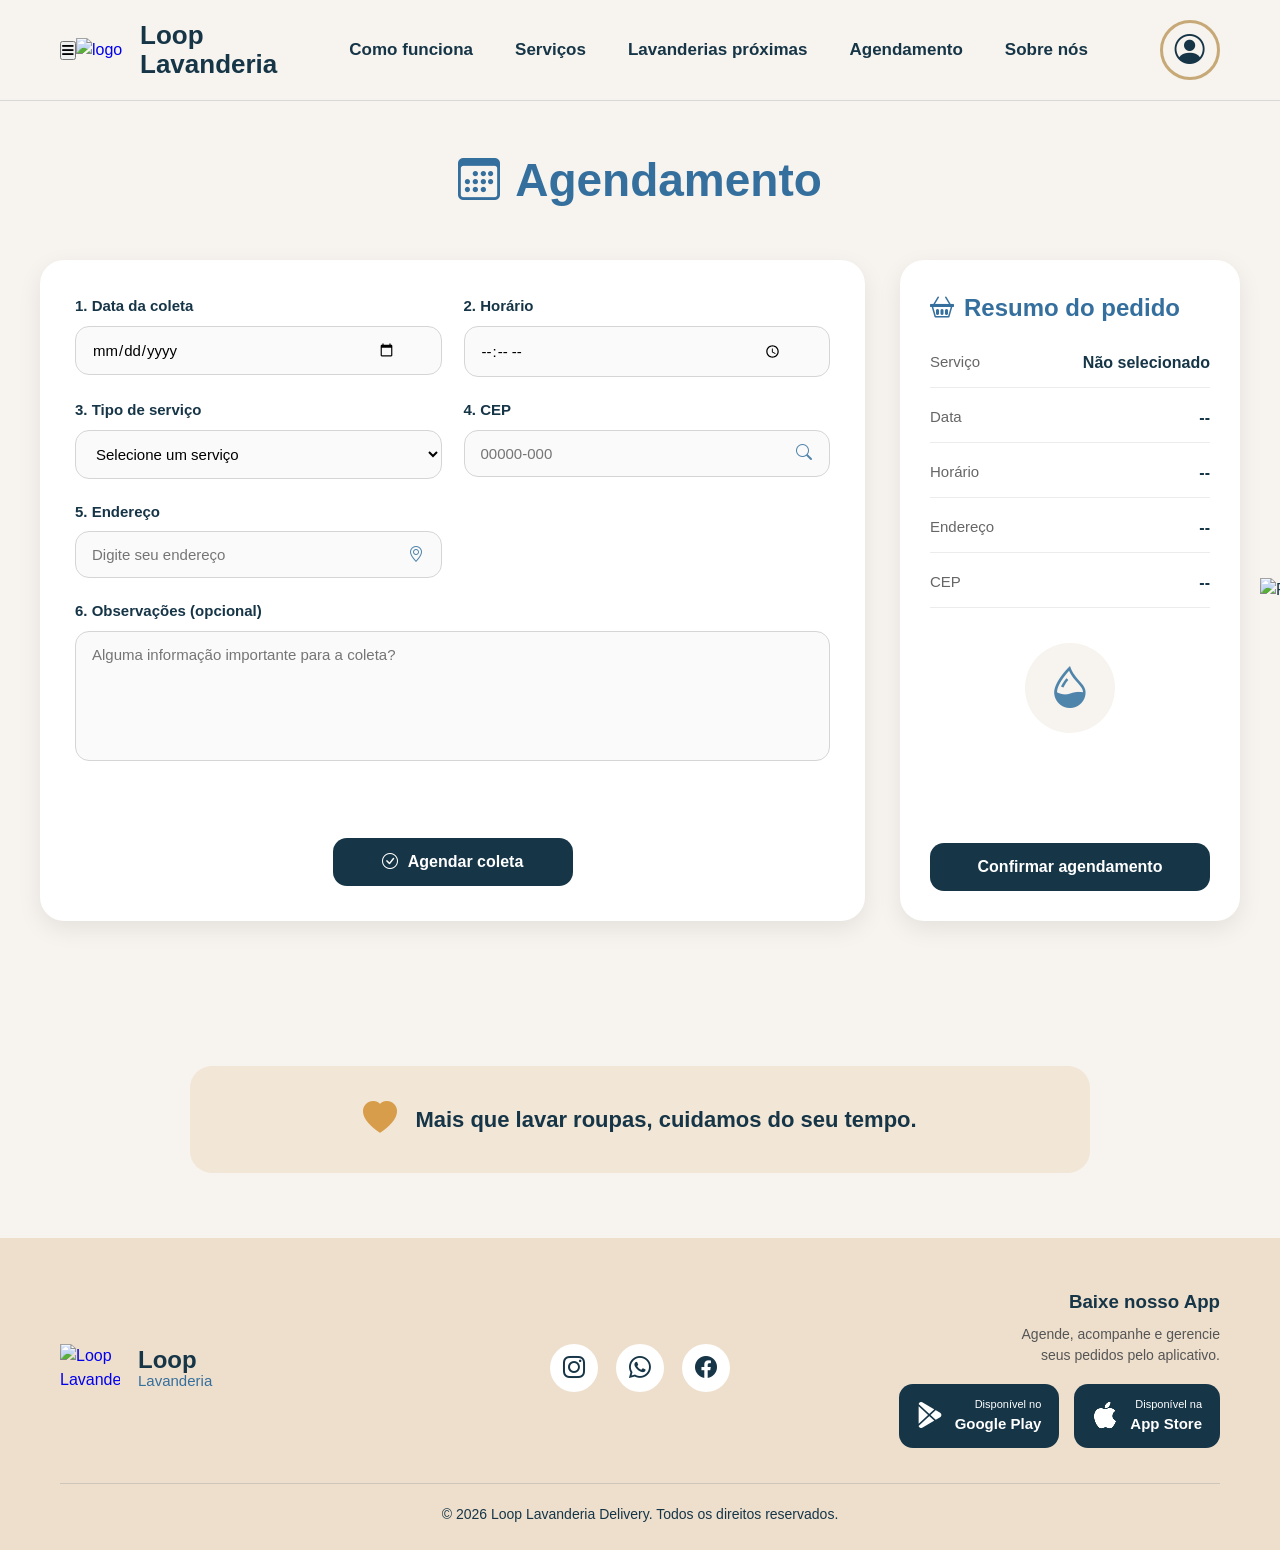
==== agendamento.html @ d288bb86 "finalização da parte mobile" ====
<!DOCTYPE html>
<html lang="pt-BR">


<head>
    <meta charset="UTF-8">
    <meta name="viewport" content="width=device-width, initial-scale=1.0">
    <title> Agendamento - Loop Lavanderia </title>

    <link rel="stylesheet" href="agendamento.css">
    <link rel="stylesheet" href="https://cdnjs.cloudflare.com/ajax/libs/font-awesome/6.5.1/css/all.min.css">
    <link rel="stylesheet" href="https://cdn.jsdelivr.net/npm/bootstrap-icons@1.11.3/font/bootstrap-icons.min.css">
    <link rel="icon" type="image/png" href="imgs/logo.png">
    <script src="https://code.jquery.com/jquery-3.7.1.min.js"></script>
</head>

<body>

     <!-- Modal de confirmação -->
<div id="modalConfirmacao" class="modal oculto">
    <div class="modal-conteudo">
        <button class="fechar-modal" id="fecharModal">
            <i class="bi bi-x-lg"></i>
        </button>
        
        <h2>Agendado com sucesso.</h2>
        <p>
            Tudo certo! Sua coleta já foi agendada.<br>
            Agora é só acompanhar em
            <strong>"Meus pedidos"</strong>.
        </p>

        <a href="Pedidos.html" class="btn-modal">
            Meus pedidos
        </a>
    </div>
</div>

    <div class="pagina-agendamento">
        <header>
            <div class="hamburguer">
                <button type="button" class="btn-mb"><i class="fa-solid fa-bars" id="botaoclick"></i></button></div>
        <div class="logo">
            <a href="index.html" class="logo">
                <div class="logo">
                    <p><img src="https://i.ibb.co/5hFzRjt0/logo.png" alt="logo" border="0" width="50rem"></p>
                    <h3>Loop <br>Lavanderia</h3>
                </div>
            </a>
        </div>

        <nav class="menuclick">
            <a href="como-funciona.html" class="menu">Como funciona</a>
            <a href="nossos-servicos.html" class="menu">Serviços</a>
            <a href="localizacao.html" class="menu">Lavanderias próximas</a>
            <a href="agendamento.html" class="menu">Agendamento</a>
            <a href="sobre-nos.html" class="menu">Sobre nós</a>
        </nav>

        <div class="perfil">
            <i class="bi bi-person-circle"></i>
        </div>
    </header>

        <main class="conteudo">

            <h1 class="titulo">
                <i class="bi bi-calendar3"></i> Agendamento </h1>

            <section class="agendamento">

                <img src="https://i.ibb.co/kVd6d795/planta-decorativa.png"alt="Planta decorativa" class="planta planta-esquerda" />
                <section class="formulario">

                    <form id="formAgendamento">
                        <div class="grupo-campos">

                            <div class="campo">
                                <label for="data"> 1. Data da coleta </label>
                                    <input type="date" id="data" name="data" required>
                            </div>

                            <div class="campo">
                                <label for="horario"> 2. Horário </label>
                                    <input type="time" id="horario" name="horario" required>
                            </div>

                            <div class="campo">
                                <label for="servico"> 3. Tipo de serviço </label>

                                    <select id="servico" name="servico" required>
                                        <option value=""> Selecione um serviço </option>
                                    </select>
                            </div>

                            <div class="campo">
                                <label for="cep"> 4. CEP </label>

                                <div class="input-icone">
                                    <input type="text" id="cep" name="cep" maxlength="9" placeholder="00000-000">
                                    <i class="bi bi-search"></i>
                                </div>
                            </div>

                            <div class="campo">
                                <label for="endereco"> 5. Endereço </label>

                                <div class="input-icone">
                                    <input type="text" id="endereco" name="endereco" placeholder="Digite seu endereço"
                                        required>
                                    <i class="bi bi-geo-alt"></i>
                                </div>
                            </div>

                            <div class="campo campo-inteiro">
                                <label for="observacoes"> 6. Observações (opcional) </label>

                                <textarea id="observacoes" name="observacoes" rows="5"
                                    placeholder="Alguma informação importante para a coleta?"></textarea>
                            </div>
                        </div>

                        <div id="mensagemFormulario" class="mensagem-formulario">
                        </div>

                        <div class="area-botao">
                            <button type="submit" class="botao botao-agendar">
                                <i class="bi bi-check-circle"></i> Agendar coleta
                            </button>
                        </div>
                    </form>
                </section>

                <aside class="resumo">
                    <h2><i class="bi bi-basket2"></i> Resumo do pedido </h2>

                    <div class="resumo-conteudo">
                        <div class="item-resumo">
                            <span> Serviço </span>
                            <strong id="resumoServico"> Não selecionado </strong>
                        </div>

                        <div class="item-resumo">
                            <span> Data </span>
                            <strong id="resumoData"> -- </strong>
                        </div>

                        <div class="item-resumo">
                            <span> Horário </span>
                            <strong id="resumoHorario"> -- </strong>
                        </div>

                        <div class="item-resumo">
                            <span> Endereço </span>
                            <strong id="resumoEndereco"> -- </strong>
                        </div>

                        <div class="item-resumo">
                            <span> CEP </span>
                            <strong id="resumoCep"> -- </strong>
                        </div>
                    </div>

                    <div class="icone-resumo">
                        <i class="bi bi-droplet-half"></i>
                    </div>

                    <button type="button" id="btnConfirmar" class="botao botao-confirmar">
                        Confirmar agendamento
                    </button>
                </aside>

                <img src="https://i.ibb.co/kVd6d795/planta-decorativa.png" alt="Planta decorativa" class="planta planta-direita" />
            </section>
        </main>

        <section class="feedback">
            <div id="mensagem" class="mensagem oculto">
                Agendamento realizado com sucesso!
            </div>
        </section>

        <section class="frase-destaque">
            <div class="caixa-frase">
                <i class="bi bi-heart-fill"></i>
                <p>
                    Mais que lavar roupas,
                    cuidamos do seu tempo.
                </p>
            </div>
        </section>

        <footer class="rodape">
            <div class="rodape-superior">

                <div class="rodape-logo">
                    <a href="index.html">
                        <img src="https://i.ibb.co/5hFzRjt0/logo.png" alt="Loop Lavanderia" border="0" />
                        <div class="logo-texto">
                            <span>Loop</span>
                            <span>Lavanderia</span>
                        </div>
                    </a>
                </div>

                <div class="rodape-redes">
                    <a href="#" aria-label="Instagram">
                        <i class="bi bi-instagram"></i>
                    </a>
                    <a href="#" aria-label="WhatsApp">
                        <i class="bi bi-whatsapp"></i>
                    </a>
                    <a href="#" aria-label="Facebook">
                        <i class="bi bi-facebook"></i>
                    </a>
                </div>

                <div class="rodape-app">
                    <h3> Baixe nosso App </h3>
                    <p>
                        Agende, acompanhe e gerencie<br>
                        seus pedidos pelo aplicativo.
                    </p>

                    <div class="botoes-app">
                        <a href="#" class="store">
                            <i class="bi bi-google-play"></i>
                            <div>
                                <small>Disponível no</small>
                                <span>Google Play</span>
                            </div>
                        </a>

                        <a href="#" class="store">
                            <i class="bi bi-apple"></i>
                            <div>
                                <small> Disponível na </small>
                                <span> App Store </span>
                            </div>
                        </a>
                    </div>
                </div>
            </div>

            <div class="linha"></div>
            <div class="copyright">
                © 2026 Loop Lavanderia Delivery. Todos os direitos reservados.
            </div>
        </footer>
    </div>

    <script src="agendamento.js"></script>
    <script src="menu.js"></script>

</body>

</html>
---- agendamento.css ----
* {
    margin:0;
    padding:0;
    box-sizing:border-box;
}

html {
    scroll-behavior:smooth;
}

body {
    font-family:Arial, Helvetica, sans-serif;
    background:#f7f3ee;
    color:#163547;
    line-height: 1.5;
}

/* Header */
header{
    display:flex;
    justify-content:space-between;
    align-items:center;
    padding:20px 60px;
    background:#f7f3ee;
    border-bottom:1px solid #d8d8d8;
}

/* Logo */
.logo{
    display:flex;
    align-items:center;
    flex-shrink:0;
}

.logo a{
    display:flex;
    align-items:center;
    gap:14px;
    text-decoration:none;
}

.logo h3{
    color:#163547;
    font-size:26px;
    line-height:1.1;
}

.logo img{
    width:64px;
    display:block;
}

/* Menu */
nav{
    display:flex;
    justify-content:center;
    align-items:center;
    gap:42px;
    flex:1;
}

nav a{
    position:relative;
    text-decoration:none;
    color:#163547;
    font-size:17px;
    font-weight:600;
    padding:10px 0;
    transition:.3s;
}

/* Hover */
nav a:hover{
    color:#D7A35A;
}

/* Linha azul */
nav a::after{
    content:"";
    position:absolute;
    left:0;
    bottom:-14px;
    width:100%;
    height:3px;
    background:#356F9D;
    border-radius:20px;
    transform:scaleX(0);
    transform-origin:center;
    transition:.3s;
}

nav a:hover::after{
    transform:scaleX(1);
}

/* Página ativa */
nav a.ativo{
    color:#D7A35A;
}

nav a.ativo::after{
    transform:scaleX(1);
}

/* Perfil */
.perfil{
    width:60px;
    height:60px;
    border:3px solid #C7A977;
    border-radius:50%;
    display:flex;
    justify-content:center;
    align-items:center;
    flex-shrink:0;
}

.perfil i{
    font-size:30px;
    color:#163547;
}

img {
    max-width:100%;
    display:block;
}

button, input, select, textarea {
    font-family:inherit;
}

.pagina-agendamento {
    min-height:100vh;
    display:flex;
    flex-direction:column;
}

.conteudo {
    flex:1;
    width:100%;
    max-width:1400px;
    margin:0 auto;
    padding:45px 40px 70px;
}

.titulo {
    text-align:center;
    font-size:46px;
    color:#356f9d;
    margin-bottom:45px;
    font-weight:700;
    display:flex;
    justify-content:center;
    align-items:center;
    gap:15px;
}

.titulo i {
    font-size:42px;
}

.agendamento {
    position: relative;
    display:grid;
    grid-template-columns: minmax(500px,1fr) 340px;
    gap: 35px;
    align-items:stretch;
}

.formulario, .resumo {
    height: 100%;
}

.planta {
    position: absolute;
    width: 180px;
    height: auto;
}

.planta-esquerda {
    left: -200px;
    top: 50%;
    transform: translateY(-50%);
}

.planta-direita {
    right: -200px;
    top: 50%;
    transform: translateY(-50%);
}

.formulario {
    background:#ffffff;
    border-radius:24px;
    padding:35px;
    box-shadow:0 8px 25px rgba(0,0,0,.08);
}

.grupo-campos {
    display:grid;
    grid-template-columns:repeat(2,1fr);
    gap:22px;
}

.campo {
    display:flex;
    flex-direction:column;
}

.campo-inteiro {
    grid-column:1 / -1;
}

.campo label {
    margin-bottom:8px;
    font-size:15px;
    font-weight:bold;
    color:#163547;
}

.input-icone {
    position:relative;
}

.input-icone i {
    position:absolute;
    right:18px;
    top:50%;
    transform:translateY(-50%);
    color:#4f84ab;
    pointer-events:none;
}

.campo input, .campo select, .campo textarea {
    width:100%;
    padding:14px 45px 14px 16px;
    border:1px solid #d5d5d5;
    border-radius:14px;
    font-size:15px;
    background:#fafafa;
    transition:.3s;
    outline:none;
}

.campo textarea {
    resize:none;
    min-height:130px;
    padding-right:16px;
    font-family:inherit;
}

.campo input:focus, .campo select:focus, .campo textarea:focus {
    border-color:#4f84ab;
    background:#fff;
}

.resumo {
    background:#ffffff;
    border-radius:24px;
    padding:30px;
    box-shadow:0 8px 25px rgba(0,0,0,.08);
    display:flex;
    flex-direction:column;
    gap:25px;
    justify-content: flex-start;
}

.resumo h2 {
    display:flex;
    align-items:center;
    gap:10px;
    color:#356f9d;
    font-size:24px;
}

.resumo-conteudo {
    display:flex;
    flex-direction:column;
    gap:18px;
}

.item-resumo{
    display:flex;
    justify-content:space-between;
    align-items:flex-start;
    gap:15px;
    padding-bottom:12px;
    border-bottom:1px solid #ececec;
}

.item-resumo span {
    min-width:85px;
    color:#666;
    font-size:15px;
}
/*
.item-resumo strong {
    flex:1;
    text-align:right;
    color:#163547;
    font-size:15px;
    word-break:break-word;
}*/

.item-resumo strong{
    text-align:right;
    max-width:170px;
    word-break:break-word;
    white-space:pre-line;
}

.icone-resumo {
    width:90px;
    height:90px;
    margin:10px auto;
    border-radius:50%;
    background:#f7f3ee;
    display:flex;
    justify-content:center;
    align-items:center;
}

.icone-resumo i {
    font-size:42px;
    color:#4f84ab;
}

.botao {
    border:none;
    border-radius:14px;
    padding:15px 25px;
    font-size:16px;
    font-weight:600;
    cursor:pointer;
    transition:.3s;
    display:inline-flex;
    justify-content:center;
    align-items:center;
    gap:10px;
}

.botao:hover {
    transform:translateY(-2px);
}

.botao:active {
    transform:scale(.98);
}

.area-botao {
    display:flex;
    justify-content:center;
    margin-top:35px;
}

.botao-agendar {
    background:#163547;
    color:white;
    min-width:240px;
}

.botao-agendar:hover {
    background:#0d2734;
}

.botao-confirmar {
    margin-top:auto;
    width:100%;
    background:#163547;
    color:white;
}

.botao-confirmar:hover {
    background:#0d2734;
}

.mensagem-formulario {
    min-height:24px;
    margin-top:18px;
    text-align:center;
    font-size:15px;
    font-weight:600;
}

.feedback {
    display:flex;
    justify-content:center;
    margin-top:35px;
}

.mensagem {
    background:#d4edda;
    color:#155724;
    padding:16px 30px;
    border-radius:12px;
    font-weight:600;
    box-shadow:0 5px 15px rgba(0,0,0,.08);
}

.oculto {
    display:none;
}

.frase-destaque {
    padding:40px 30px;
}

.caixa-frase {
    max-width:900px;
    margin:auto;
    background:#f2e6d7;
    border-radius:22px;
    padding:28px;
    display:flex;
    justify-content:center;
    align-items:center;
    gap:18px;
}

.caixa-frase i {
    font-size:34px;
    color:#d89d4a;
}

.caixa-frase p {
    font-size:22px;
    font-weight:600;
    text-align:center;
}

.rodape{
    margin-top:25px;
    background:#eedfcd;
    padding:50px 60px 25px;
}

.rodape-superior{
    display:grid;
    grid-template-columns:1fr auto 1fr;
    align-items:center;
    gap:40px;
}

.rodape-logo a{
    display:flex;
    align-items:center;
    gap:18px;
    text-decoration:none;
}

.rodape-logo img{
    width:60px;
}

.rodape-logo .logo-texto{
    display:flex;
    flex-direction:column;
    line-height:1.1;
}

.rodape-logo .logo-texto span:first-child{
    font-size:24px;
    font-weight:bold;
    color:#163547;
}

.rodape-logo .logo-texto span:last-child{
    color:#356f9d;
    font-size:15px;
}

.rodape-redes{
    display:flex;
    justify-content:center;
    gap:18px;
}

.rodape-redes a{
    width:48px;
    height:48px;
    border-radius:50%;
    background:white;
    display:flex;
    justify-content:center;
    align-items:center;
    text-decoration:none;
    color:#163547;
    font-size:22px;
    transition:.3s;
}

.rodape-redes a:hover{
    background:#356f9d;
    color:white;
    transform:translateY(-4px);
}

.rodape-app{
    text-align:right;
}

.rodape-app h3{
    margin-bottom:8px;
    color:#163547;
}

.rodape-app p{
    font-size:14px;
    margin-bottom:18px;
    color:#555;
}

.botoes-app{
    display:flex;
    justify-content:flex-end;
    gap:15px;
}

.store{
    display:flex;
    align-items:center;
    gap:12px;
    text-decoration:none;
    color:white;
    background:#163547;
    padding:12px 18px;
    border-radius:14px;
    transition:.3s;
}

.store:hover{
    background:#356f9d;
    transform:translateY(-3px);
}

.store i{
    font-size:26px;
}

.store small{
    display:block;
    font-size:11px;
}

.store span{
    font-size:15px;
    font-weight:bold;
}

.linha{
    width:100%;
    height:1px;
    background:rgba(22,53,71,.15);
    margin:35px 0 20px;
}

.copyright{
    text-align:center;
    color:#163547;
    font-size:14px;
}

/* Responvidade */
@media (max-width:1200px){
    .agendamento {
        grid-template-columns:1fr;
    }

    .planta {
        display:none;
    }

    .resumo {
        margin-top:10px;
    }
}

@media (max-width:992px){
    header {
        flex-direction:column;
        height:auto;
        gap:20px;
        padding:25px;
    }

    nav {
        flex-direction:column;
        text-align:center;
        gap:15px;
    }

    .conteudo {
        padding:35px 25px;
    }

    .titulo {
        font-size:38px;
    }
}

@media (max-width:720px) {
    .grupo-campos {
        grid-template-columns:1fr;
    }

    .campo-inteiro {
        grid-column:auto;
    }

    .titulo {
        font-size:32px;
    }

    .titulo i {
        font-size:30px;
    }

    .caixa-frase {
        flex-direction:column;
        text-align:center;
        padding:25px;
    }

    .rodape {
        padding: 40px 20px 20px;
    }

    .rodape-superior {
    grid-template-columns:1fr;
    text-align:center;
}

    .rodape-logo a {
    justify-content:center;
}

    .rodape-redes {
    justify-content:center;
}

    .rodape-app {
    text-align:center;
}

    .botoes-app {
    justify-content:center;
    flex-wrap:wrap;
}
.hamburguer{
    display: flex;
    margin-right: 35rem;
    width: 5rem;
    
    height: 2rem;
}
header .btn-mb{
    display: flex;
    width: 3rem;
    border-radius: 0.80rem;
    height: 3rem;
    border: none;
    justify-content: center;
    align-items: center;
}
header .hamburguer #botaoclick{
    height: 1rem;
    width: 10rem;
    align-items: center;
    justify-content: center;
}


}

@media (max-width:500px) {

    .rodape {
        padding: 35px 15px 20px;
    }
    
    .conteudo {
        padding:25px 15px;
    }

    .titulo {
        font-size:28px;
    }

    .formulario {
        padding:22px;
    }

    .resumo {
        padding:22px;
    }

    .botao {
        width:100%;
    }

    .botao-agendar {
        width:100%;
    }

    .botoes-app {
        flex-direction:column;
        align-items:center;
    }
}

/* Modal */
.modal{
    position:fixed;
    inset:0;
    background:rgba(0,0,0,.45);
    display:flex;
    justify-content:center;
    align-items:center;
    z-index:9999;
}

.modal.oculto{
    display:none;
}

.modal-conteudo{
    position:relative;
    width:90%;
    max-width:650px;
    background:#f8ecdf;
    border:3px solid #163547;
    border-radius:35px;
    padding:55px 45px;
    text-align:center;
    animation:aparecerModal .35s ease;
}

.modal-conteudo h2{
    font-size:42px;
    color:#163547;
    margin-bottom:25px;
}

.modal-conteudo p {
    font-size:26px;
    color:#35505f;
    line-height:1.5;
    margin-bottom:45px;
}

.btn-modal {
    display:inline-block;
    padding:18px 45px;
    background:#9e8f80;
    color:white;
    text-decoration:none;
    border-radius:10px;
    font-size:24px;
    font-weight:bold;
    transition:.3s;
}

.btn-modal:hover {
    background:#8d7f72;
    transform:translateY(-2px);
}

.fechar-modal {
    position:absolute;
    top:22px;
    right:22px;
    background:none;
    border:none;
    cursor:pointer;
}

.fechar-modal i {
    font-size:40px;
    color:black;
}

@keyframes aparecerModal {
    from {
        opacity:0;
        transform:scale(.9);
    }
    to {
        opacity:1;
        transform:scale(1);
    }
}
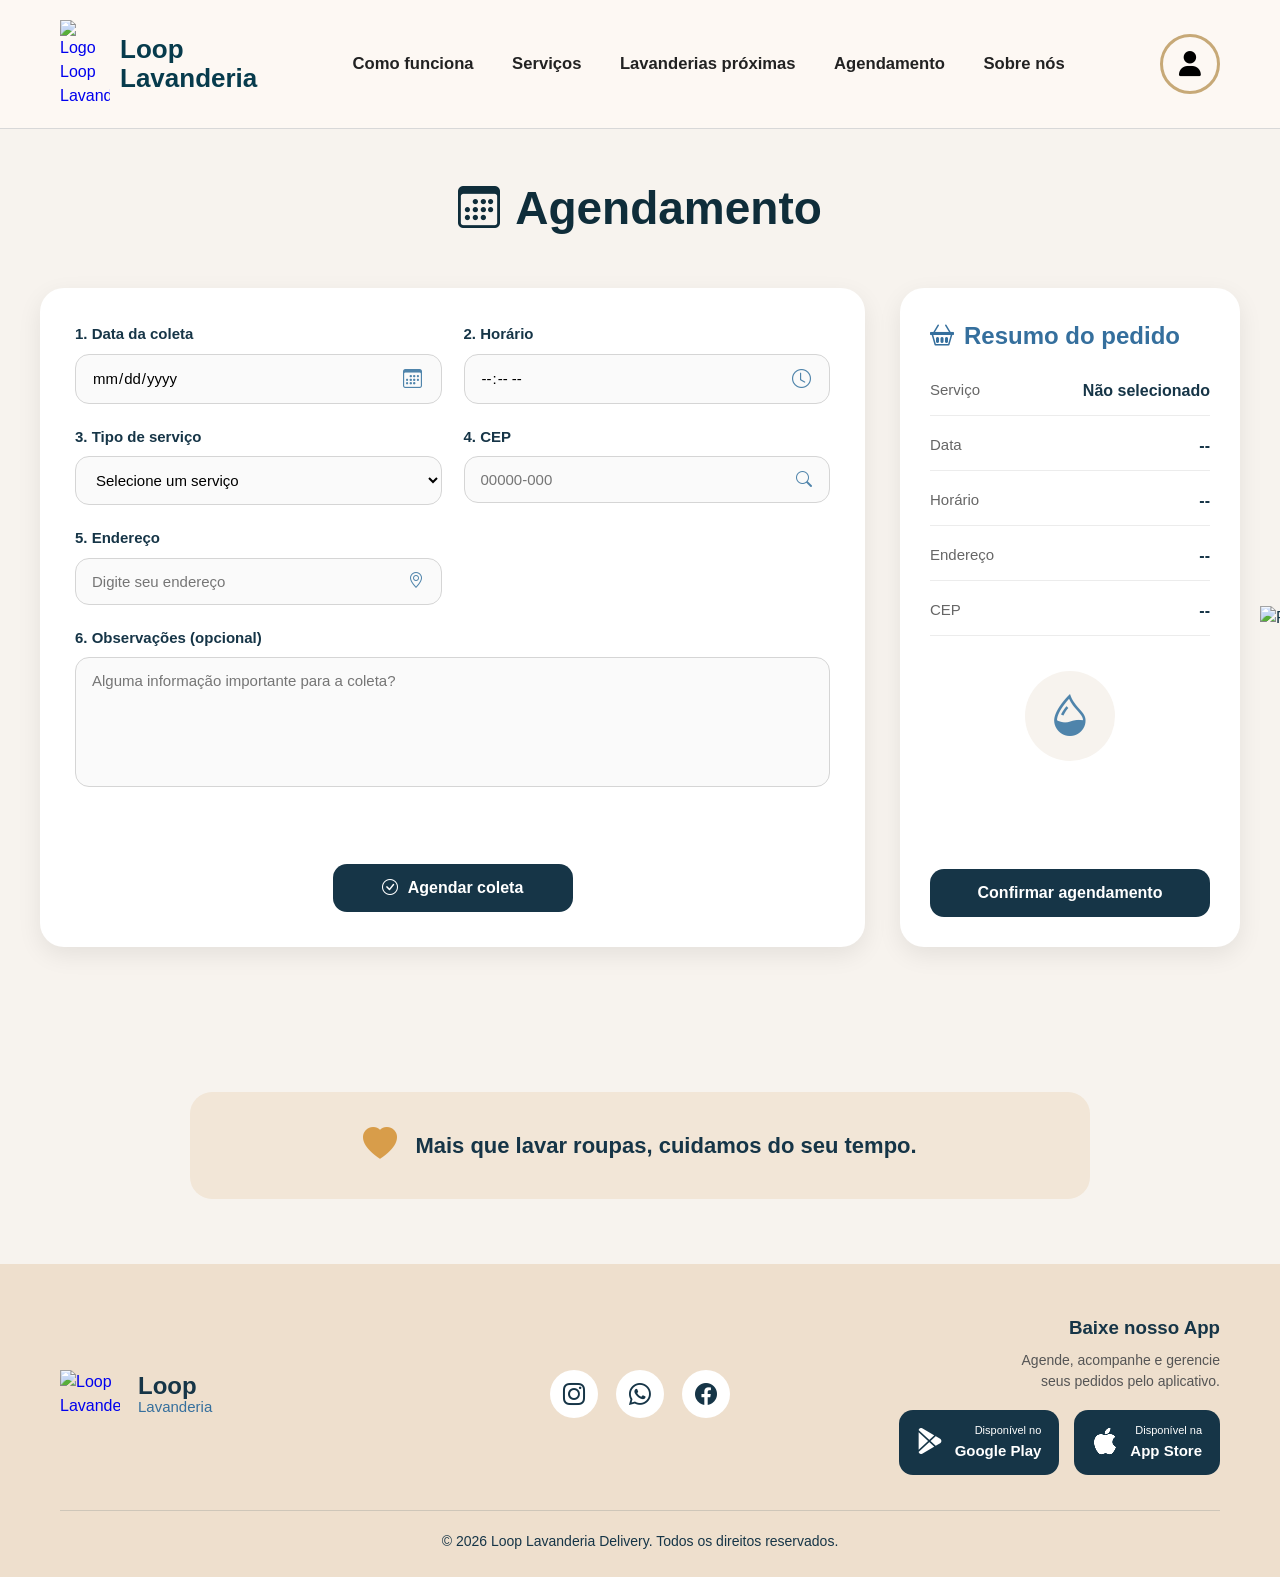
==== commit a59305b9: "Padronizando menu" ====
--- a/agendamento.html
+++ b/agendamento.html
@@ -1,257 +1,261 @@
-<!DOCTYPE html>
-<html lang="pt-BR">
-
-
-<head>
-    <meta charset="UTF-8">
-    <meta name="viewport" content="width=device-width, initial-scale=1.0">
-    <title> Agendamento - Loop Lavanderia </title>
-
+<!DOCTYPE html>
+<html lang="pt-BR">
+
+
+<head>
+    <meta charset="UTF-8">
+    <meta name="viewport" content="width=device-width, initial-scale=1.0">
+    <title> Agendamento - Loop Lavanderia </title>
+
     <link rel="stylesheet" href="agendamento.css">
+    <link rel="stylesheet" href="https://cdn.jsdelivr.net/npm/bootstrap-icons@1.11.3/font/bootstrap-icons.min.css">
     <link rel="stylesheet" href="https://cdnjs.cloudflare.com/ajax/libs/font-awesome/6.5.1/css/all.min.css">
-    <link rel="stylesheet" href="https://cdn.jsdelivr.net/npm/bootstrap-icons@1.11.3/font/bootstrap-icons.min.css">
-    <link rel="icon" type="image/png" href="imgs/logo.png">
-    <script src="https://code.jquery.com/jquery-3.7.1.min.js"></script>
-</head>
-
-<body>
-
-     <!-- Modal de confirmação -->
-<div id="modalConfirmacao" class="modal oculto">
-    <div class="modal-conteudo">
-        <button class="fechar-modal" id="fecharModal">
-            <i class="bi bi-x-lg"></i>
+    <link rel="icon" type="image/png" href="imgs/logo.png">
+    <script src="https://code.jquery.com/jquery-3.7.1.min.js"></script>
+</head>
+
+<body>
+
+     <!-- Modal de confirmação -->
+<div id="modalConfirmacao" class="modal oculto">
+    <div class="modal-conteudo">
+        <button class="fechar-modal" id="fecharModal">
+            <i class="bi bi-x-lg"></i>
+        </button>
+        
+        <h2>Agendado com sucesso.</h2>
+        <p>
+            Tudo certo! Sua coleta já foi agendada.<br>
+            Agora é só acompanhar em
+            <strong>"Meus pedidos"</strong>.
+        </p>
+
+        <a href="Pedidos.html" class="btn-modal">
+            Meus pedidos
+        </a>
+    </div>
+</div>
+
+    <div class="pagina-agendamento">
+        <header>
+        <a href="index.html" class="logo">
+            <p><img src="https://i.ibb.co/5hFzRjt0/logo.png" alt="Logo Loop Lavanderia" width="50"></p>
+            <h3>Loop <br>Lavanderia</h3>
+        </a>
+
+        <button class="menu-toggle" type="button" aria-label="Abrir menu" aria-controls="menu-principal" aria-expanded="false">
+            <i class="fa-solid fa-bars" aria-hidden="true"></i>
         </button>
-        
-        <h2>Agendado com sucesso.</h2>
-        <p>
-            Tudo certo! Sua coleta já foi agendada.<br>
-            Agora é só acompanhar em
-            <strong>"Meus pedidos"</strong>.
-        </p>
-
-        <a href="Pedidos.html" class="btn-modal">
-            Meus pedidos
-        </a>
-    </div>
-</div>
-
-    <div class="pagina-agendamento">
-        <header>
-            <div class="hamburguer">
-                <button type="button" class="btn-mb"><i class="fa-solid fa-bars" id="botaoclick"></i></button></div>
-        <div class="logo">
-            <a href="index.html" class="logo">
-                <div class="logo">
-                    <p><img src="https://i.ibb.co/5hFzRjt0/logo.png" alt="logo" border="0" width="50rem"></p>
-                    <h3>Loop <br>Lavanderia</h3>
-                </div>
-            </a>
-        </div>
-
-        <nav class="menuclick">
+
+        <nav id="menu-principal">
             <a href="como-funciona.html" class="menu">Como funciona</a>
             <a href="nossos-servicos.html" class="menu">Serviços</a>
             <a href="localizacao.html" class="menu">Lavanderias próximas</a>
-            <a href="agendamento.html" class="menu">Agendamento</a>
+            <a href="agendamento.html" class="menu menu-ativo">Agendamento</a>
             <a href="sobre-nos.html" class="menu">Sobre nós</a>
         </nav>
 
         <div class="perfil">
-            <i class="bi bi-person-circle"></i>
+            <i class="fa-solid fa-user"></i>
         </div>
-    </header>
-
-        <main class="conteudo">
-
-            <h1 class="titulo">
-                <i class="bi bi-calendar3"></i> Agendamento </h1>
-
-            <section class="agendamento">
-
-                <img src="https://i.ibb.co/kVd6d795/planta-decorativa.png"alt="Planta decorativa" class="planta planta-esquerda" />
-                <section class="formulario">
-
-                    <form id="formAgendamento">
-                        <div class="grupo-campos">
-
+    </header>
+
+        <main class="conteudo">
+
+            <h1 class="titulo">
+                <i class="bi bi-calendar3"></i> Agendamento </h1>
+
+            <section class="agendamento">
+
+                <img src="https://i.ibb.co/kVd6d795/planta-decorativa.png"alt="Planta decorativa" class="planta planta-esquerda" />
+                <section class="formulario">
+
+                    <form id="formAgendamento">
+                        <div class="grupo-campos">
+
                             <div class="campo">
                                 <label for="data"> 1. Data da coleta </label>
+                                <div class="input-data-hora">
                                     <input type="date" id="data" name="data" required>
+                                    <i class="bi bi-calendar3" aria-hidden="true"></i>
+                                </div>
                             </div>
 
                             <div class="campo">
                                 <label for="horario"> 2. Horário </label>
+                                <div class="input-data-hora">
                                     <input type="time" id="horario" name="horario" required>
-                            </div>
-
-                            <div class="campo">
-                                <label for="servico"> 3. Tipo de serviço </label>
-
-                                    <select id="servico" name="servico" required>
-                                        <option value=""> Selecione um serviço </option>
-                                    </select>
-                            </div>
-
-                            <div class="campo">
-                                <label for="cep"> 4. CEP </label>
-
-                                <div class="input-icone">
-                                    <input type="text" id="cep" name="cep" maxlength="9" placeholder="00000-000">
-                                    <i class="bi bi-search"></i>
+                                    <i class="bi bi-clock" aria-hidden="true"></i>
                                 </div>
                             </div>
-
-                            <div class="campo">
-                                <label for="endereco"> 5. Endereço </label>
-
-                                <div class="input-icone">
-                                    <input type="text" id="endereco" name="endereco" placeholder="Digite seu endereço"
-                                        required>
-                                    <i class="bi bi-geo-alt"></i>
-                                </div>
-                            </div>
-
-                            <div class="campo campo-inteiro">
-                                <label for="observacoes"> 6. Observações (opcional) </label>
-
-                                <textarea id="observacoes" name="observacoes" rows="5"
-                                    placeholder="Alguma informação importante para a coleta?"></textarea>
-                            </div>
-                        </div>
-
-                        <div id="mensagemFormulario" class="mensagem-formulario">
-                        </div>
-
-                        <div class="area-botao">
-                            <button type="submit" class="botao botao-agendar">
-                                <i class="bi bi-check-circle"></i> Agendar coleta
-                            </button>
-                        </div>
-                    </form>
-                </section>
-
-                <aside class="resumo">
-                    <h2><i class="bi bi-basket2"></i> Resumo do pedido </h2>
-
-                    <div class="resumo-conteudo">
-                        <div class="item-resumo">
-                            <span> Serviço </span>
-                            <strong id="resumoServico"> Não selecionado </strong>
-                        </div>
-
-                        <div class="item-resumo">
-                            <span> Data </span>
-                            <strong id="resumoData"> -- </strong>
-                        </div>
-
-                        <div class="item-resumo">
-                            <span> Horário </span>
-                            <strong id="resumoHorario"> -- </strong>
-                        </div>
-
-                        <div class="item-resumo">
-                            <span> Endereço </span>
-                            <strong id="resumoEndereco"> -- </strong>
-                        </div>
-
-                        <div class="item-resumo">
-                            <span> CEP </span>
-                            <strong id="resumoCep"> -- </strong>
-                        </div>
-                    </div>
-
-                    <div class="icone-resumo">
-                        <i class="bi bi-droplet-half"></i>
-                    </div>
-
-                    <button type="button" id="btnConfirmar" class="botao botao-confirmar">
-                        Confirmar agendamento
-                    </button>
-                </aside>
-
-                <img src="https://i.ibb.co/kVd6d795/planta-decorativa.png" alt="Planta decorativa" class="planta planta-direita" />
-            </section>
-        </main>
-
-        <section class="feedback">
-            <div id="mensagem" class="mensagem oculto">
-                Agendamento realizado com sucesso!
-            </div>
-        </section>
-
-        <section class="frase-destaque">
-            <div class="caixa-frase">
-                <i class="bi bi-heart-fill"></i>
-                <p>
-                    Mais que lavar roupas,
-                    cuidamos do seu tempo.
-                </p>
-            </div>
-        </section>
-
-        <footer class="rodape">
-            <div class="rodape-superior">
-
-                <div class="rodape-logo">
-                    <a href="index.html">
-                        <img src="https://i.ibb.co/5hFzRjt0/logo.png" alt="Loop Lavanderia" border="0" />
-                        <div class="logo-texto">
-                            <span>Loop</span>
-                            <span>Lavanderia</span>
-                        </div>
-                    </a>
-                </div>
-
-                <div class="rodape-redes">
-                    <a href="#" aria-label="Instagram">
-                        <i class="bi bi-instagram"></i>
-                    </a>
-                    <a href="#" aria-label="WhatsApp">
-                        <i class="bi bi-whatsapp"></i>
-                    </a>
-                    <a href="#" aria-label="Facebook">
-                        <i class="bi bi-facebook"></i>
-                    </a>
-                </div>
-
-                <div class="rodape-app">
-                    <h3> Baixe nosso App </h3>
-                    <p>
-                        Agende, acompanhe e gerencie<br>
-                        seus pedidos pelo aplicativo.
-                    </p>
-
-                    <div class="botoes-app">
-                        <a href="#" class="store">
-                            <i class="bi bi-google-play"></i>
-                            <div>
-                                <small>Disponível no</small>
-                                <span>Google Play</span>
-                            </div>
-                        </a>
-
-                        <a href="#" class="store">
-                            <i class="bi bi-apple"></i>
-                            <div>
-                                <small> Disponível na </small>
-                                <span> App Store </span>
-                            </div>
-                        </a>
-                    </div>
-                </div>
-            </div>
-
-            <div class="linha"></div>
-            <div class="copyright">
-                © 2026 Loop Lavanderia Delivery. Todos os direitos reservados.
-            </div>
-        </footer>
-    </div>
-
+
+                            <div class="campo">
+                                <label for="servico"> 3. Tipo de serviço </label>
+
+                                    <select id="servico" name="servico" required>
+                                        <option value=""> Selecione um serviço </option>
+                                    </select>
+                            </div>
+
+                            <div class="campo">
+                                <label for="cep"> 4. CEP </label>
+
+                                <div class="input-icone">
+                                    <input type="text" id="cep" name="cep" maxlength="9" placeholder="00000-000">
+                                    <i class="bi bi-search"></i>
+                                </div>
+                            </div>
+
+                            <div class="campo">
+                                <label for="endereco"> 5. Endereço </label>
+
+                                <div class="input-icone">
+                                    <input type="text" id="endereco" name="endereco" placeholder="Digite seu endereço"
+                                        required>
+                                    <i class="bi bi-geo-alt"></i>
+                                </div>
+                            </div>
+
+                            <div class="campo campo-inteiro">
+                                <label for="observacoes"> 6. Observações (opcional) </label>
+
+                                <textarea id="observacoes" name="observacoes" rows="5"
+                                    placeholder="Alguma informação importante para a coleta?"></textarea>
+                            </div>
+                        </div>
+
+                        <div id="mensagemFormulario" class="mensagem-formulario">
+                        </div>
+
+                        <div class="area-botao">
+                            <button type="submit" class="botao botao-agendar">
+                                <i class="bi bi-check-circle"></i> Agendar coleta
+                            </button>
+                        </div>
+                    </form>
+                </section>
+
+                <aside class="resumo">
+                    <h2><i class="bi bi-basket2"></i> Resumo do pedido </h2>
+
+                    <div class="resumo-conteudo">
+                        <div class="item-resumo">
+                            <span> Serviço </span>
+                            <strong id="resumoServico"> Não selecionado </strong>
+                        </div>
+
+                        <div class="item-resumo">
+                            <span> Data </span>
+                            <strong id="resumoData"> -- </strong>
+                        </div>
+
+                        <div class="item-resumo">
+                            <span> Horário </span>
+                            <strong id="resumoHorario"> -- </strong>
+                        </div>
+
+                        <div class="item-resumo">
+                            <span> Endereço </span>
+                            <strong id="resumoEndereco"> -- </strong>
+                        </div>
+
+                        <div class="item-resumo">
+                            <span> CEP </span>
+                            <strong id="resumoCep"> -- </strong>
+                        </div>
+                    </div>
+
+                    <div class="icone-resumo">
+                        <i class="bi bi-droplet-half"></i>
+                    </div>
+
+                    <button type="button" id="btnConfirmar" class="botao botao-confirmar">
+                        Confirmar agendamento
+                    </button>
+                </aside>
+
+                <img src="https://i.ibb.co/kVd6d795/planta-decorativa.png" alt="Planta decorativa" class="planta planta-direita" />
+            </section>
+        </main>
+
+        <section class="feedback">
+            <div id="mensagem" class="mensagem oculto">
+                Agendamento realizado com sucesso!
+            </div>
+        </section>
+
+        <section class="frase-destaque">
+            <div class="caixa-frase">
+                <i class="bi bi-heart-fill"></i>
+                <p>
+                    Mais que lavar roupas,
+                    cuidamos do seu tempo.
+                </p>
+            </div>
+        </section>
+
+        <footer class="rodape">
+            <div class="rodape-superior">
+
+                <div class="rodape-logo">
+                    <a href="index.html">
+                        <img src="https://i.ibb.co/5hFzRjt0/logo.png" alt="Loop Lavanderia" border="0" />
+                        <div class="logo-texto">
+                            <span>Loop</span>
+                            <span>Lavanderia</span>
+                        </div>
+                    </a>
+                </div>
+
+                <div class="rodape-redes">
+                    <a href="#" aria-label="Instagram">
+                        <i class="bi bi-instagram"></i>
+                    </a>
+                    <a href="#" aria-label="WhatsApp">
+                        <i class="bi bi-whatsapp"></i>
+                    </a>
+                    <a href="#" aria-label="Facebook">
+                        <i class="bi bi-facebook"></i>
+                    </a>
+                </div>
+
+                <div class="rodape-app">
+                    <h3> Baixe nosso App </h3>
+                    <p>
+                        Agende, acompanhe e gerencie<br>
+                        seus pedidos pelo aplicativo.
+                    </p>
+
+                    <div class="botoes-app">
+                        <a href="#" class="store">
+                            <i class="bi bi-google-play"></i>
+                            <div>
+                                <small>Disponível no</small>
+                                <span>Google Play</span>
+                            </div>
+                        </a>
+
+                        <a href="#" class="store">
+                            <i class="bi bi-apple"></i>
+                            <div>
+                                <small> Disponível na </small>
+                                <span> App Store </span>
+                            </div>
+                        </a>
+                    </div>
+                </div>
+            </div>
+
+            <div class="linha"></div>
+            <div class="copyright">
+                © 2026 Loop Lavanderia Delivery. Todos os direitos reservados.
+            </div>
+        </footer>
+    </div>
+
     <script src="agendamento.js"></script>
     <script src="menu.js"></script>
-
-</body>
-
-</html>
+
+</body>
+
+</html>
--- a/agendamento.css
+++ b/agendamento.css
@@ -1,790 +1,1079 @@
-* {
-    margin:0;
-    padding:0;
-    box-sizing:border-box;
-}
-
-html {
-    scroll-behavior:smooth;
-}
-
-body {
-    font-family:Arial, Helvetica, sans-serif;
-    background:#f7f3ee;
-    color:#163547;
-    line-height: 1.5;
-}
-
-/* Header */
-header{
-    display:flex;
-    justify-content:space-between;
-    align-items:center;
-    padding:20px 60px;
-    background:#f7f3ee;
-    border-bottom:1px solid #d8d8d8;
-}
-
-/* Logo */
-.logo{
-    display:flex;
-    align-items:center;
-    flex-shrink:0;
-}
-
-.logo a{
-    display:flex;
-    align-items:center;
-    gap:14px;
-    text-decoration:none;
-}
-
-.logo h3{
-    color:#163547;
-    font-size:26px;
-    line-height:1.1;
-}
-
-.logo img{
-    width:64px;
-    display:block;
-}
-
-/* Menu */
-nav{
-    display:flex;
-    justify-content:center;
-    align-items:center;
-    gap:42px;
-    flex:1;
-}
-
-nav a{
-    position:relative;
-    text-decoration:none;
-    color:#163547;
-    font-size:17px;
-    font-weight:600;
-    padding:10px 0;
-    transition:.3s;
-}
-
-/* Hover */
-nav a:hover{
-    color:#D7A35A;
-}
-
-/* Linha azul */
-nav a::after{
-    content:"";
-    position:absolute;
-    left:0;
-    bottom:-14px;
-    width:100%;
-    height:3px;
-    background:#356F9D;
-    border-radius:20px;
-    transform:scaleX(0);
-    transform-origin:center;
-    transition:.3s;
-}
-
-nav a:hover::after{
-    transform:scaleX(1);
-}
-
-/* Página ativa */
-nav a.ativo{
-    color:#D7A35A;
-}
-
-nav a.ativo::after{
-    transform:scaleX(1);
-}
-
-/* Perfil */
-.perfil{
-    width:60px;
-    height:60px;
-    border:3px solid #C7A977;
-    border-radius:50%;
-    display:flex;
-    justify-content:center;
-    align-items:center;
-    flex-shrink:0;
-}
-
-.perfil i{
-    font-size:30px;
-    color:#163547;
-}
-
-img {
-    max-width:100%;
-    display:block;
-}
-
-button, input, select, textarea {
-    font-family:inherit;
-}
-
+* {
+    margin:0;
+    padding:0;
+    box-sizing:border-box;
+}
+
+html {
+    scroll-behavior:smooth;
+}
+
+body {
+    background: #FDF8F3;
+}
+
+/* Header */
+header{
+    display:flex;
+    justify-content:space-between;
+    align-items:center;
+    padding:20px 60px;
+    background:#f7f3ee;
+    border-bottom:1px solid #d8d8d8;
+}
+
+/* Logo */
+.logo{
+    display:flex;
+    align-items:center;
+    flex-shrink:0;
+}
+
+.logo a{
+    display:flex;
+    align-items:center;
+    gap:12px;
+    text-decoration:none;
+}
+
+.logo h3{
+    color:#163547;
+    font-size:26px;
+    line-height:1.1;
+}
+
+.logo img{
+    width:55px;
+}
+
+/* Menu */
+nav{
+    display:flex;
+    justify-content:center;
+    align-items:center;
+    gap:42px;
+    flex:1;
+}
+
+nav a{
+    position:relative;
+    text-decoration:none;
+    color:#163547;
+    font-size:17px;
+    font-weight:600;
+    padding:10px 0;
+    transition:.3s;
+}
+
+/* Hover */
+nav a:hover{
+    color:#D7A35A;
+}
+
+/* Linha azul */
+nav a::after{
+    content:"";
+    position:absolute;
+    left:0;
+    bottom:-14px;
+    width:100%;
+    height:3px;
+    background:#356F9D;
+    border-radius:20px;
+    transform:scaleX(0);
+    transform-origin:center;
+    transition:.3s;
+}
+
+nav a:hover::after{
+    transform:scaleX(1);
+}
+
+/* Página ativa */
+nav a.ativo{
+    color:#D7A35A;
+}
+
+nav a.ativo::after{
+    transform:scaleX(1);
+}
+
+/* Perfil */
+.perfil{
+    width:52px;
+    height:52px;
+    border:2px solid #D7A35A;
+    border-radius:50%;
+    display:flex;
+    justify-content:center;
+    align-items:center;
+    flex-shrink:0;
+}
+
+.perfil i{
+    font-size:30px;
+    color:#163547;
+}
+
+body {
+    font-family:Arial, Helvetica, sans-serif;
+    background:#f7f3ee;
+    color:#163547;
+    line-height: 1.5;
+}
+
+img {
+    max-width:100%;
+    display:block;
+}
+
+button, input, select, textarea {
+    font-family:inherit;
+}
+
 .pagina-agendamento {
     min-height:100vh;
     display:flex;
     flex-direction:column;
-}
-
-.conteudo {
-    flex:1;
-    width:100%;
-    max-width:1400px;
-    margin:0 auto;
-    padding:45px 40px 70px;
-}
-
-.titulo {
-    text-align:center;
-    font-size:46px;
-    color:#356f9d;
-    margin-bottom:45px;
-    font-weight:700;
-    display:flex;
-    justify-content:center;
-    align-items:center;
-    gap:15px;
-}
-
-.titulo i {
-    font-size:42px;
-}
-
-.agendamento {
+    min-width:0;
+    overflow-x:clip;
+}
+
+.topo {
+    height:85px;
+    display:flex;
+    justify-content:space-between;
+    align-items:center;
+    padding:20px 60px;
+    border-bottom:1px solid #ccc;
+}
+
+.logo a {
+    display:flex;
+    align-items:center;
+    gap:14px;
+    text-decoration:none;
+}
+
+.logo img {
+    width:64px;
+    display:block;
+}
+
+.logo-texto {
+    display:flex;
+    flex-direction:column;
+    line-height:1.1;
+}
+
+.logo-texto span:first-child {
+    font-size:26px;
+    font-weight:bold;
+    color:#163547;
+}
+
+.logo-texto span:last-child {
+    font-size:16px;
+    color:#356f9d;
+}
+
+.menu {
+    flex:1;
+    display:flex;
+    justify-content:center;
+}
+
+.menu ul {
+    display:flex;
+    list-style:none;
+    gap:45px;
+}
+
+.menu a {
+    text-decoration:none;
+    color:#163547;
+    font-size:16px;
+    transition:.3s;
+}
+
+.menu a:hover {
+    color:#4f84ab;
+}
+
+.menu .ativo {
+    color:#4f84ab;
+    font-weight:bold;
+}
+
+.perfil {
+    width: 60px;
+    height: 60px;
+    border: 3px solid #C7A977;
+    border-radius: 50%;
+    display: flex;
+    justify-content: center;
+    align-items: center;
+}
+
+.perfil a {
+    font-size:26px;
+    color:#163547;
+}
+
+.perfil a:hover {
+    color:#0F2D3A;
+}
+
+.conteudo {
+    flex:1;
+    width:100%;
+    max-width:1400px;
+    margin:0 auto;
+    padding:45px 40px 70px;
+}
+
+.titulo {
+    text-align:center;
+    font-size:46px;
+    color:#356f9d;
+    margin-bottom:45px;
+    font-weight:700;
+    display:flex;
+    justify-content:center;
+    align-items:center;
+    gap:15px;
+}
+
+.titulo i {
+    font-size:42px;
+}
+
+.agendamento {
+    position: relative;
+    display:grid;
+    grid-template-columns: minmax(500px,1fr) 340px;
+    gap: 35px;
+    align-items:stretch;
+}
+
+.formulario, .resumo {
+    height: 100%;
+}
+
+.planta {
+    position: absolute;
+    width: 180px;
+    height: auto;
+}
+
+.planta-esquerda {
+    left: -200px;
+    top: 50%;
+    transform: translateY(-50%);
+}
+
+.planta-direita {
+    right: -200px;
+    top: 50%;
+    transform: translateY(-50%);
+}
+
+.formulario {
+    background:#ffffff;
+    border-radius:24px;
+    padding:35px;
+    box-shadow:0 8px 25px rgba(0,0,0,.08);
+}
+
+.grupo-campos {
+    display:grid;
+    grid-template-columns:repeat(2,1fr);
+    gap:22px;
+}
+
+.campo {
+    display:flex;
+    flex-direction:column;
+}
+
+.campo-inteiro {
+    grid-column:1 / -1;
+}
+
+.campo label {
+    margin-bottom:8px;
+    font-size:15px;
+    font-weight:bold;
+    color:#163547;
+}
+
+.input-icone {
+    position:relative;
+}
+
+.input-icone i {
+    position:absolute;
+    right:18px;
+    top:50%;
+    transform:translateY(-50%);
+    color:#4f84ab;
+    pointer-events:none;
+}
+
+.campo input, .campo select, .campo textarea {
+    width:100%;
+    padding:14px 45px 14px 16px;
+    border:1px solid #d5d5d5;
+    border-radius:14px;
+    font-size:15px;
+    background:#fafafa;
+    transition:.3s;
+    outline:none;
+}
+
+.campo textarea {
+    resize:none;
+    min-height:130px;
+    padding-right:16px;
+    font-family:inherit;
+}
+
+.campo input:focus, .campo select:focus, .campo textarea:focus {
+    border-color:#4f84ab;
+    background:#fff;
+}
+
+.resumo {
+    background:#ffffff;
+    border-radius:24px;
+    padding:30px;
+    box-shadow:0 8px 25px rgba(0,0,0,.08);
+    display:flex;
+    flex-direction:column;
+    gap:25px;
+    justify-content: flex-start;
+}
+
+.resumo h2 {
+    display:flex;
+    align-items:center;
+    gap:10px;
+    color:#356f9d;
+    font-size:24px;
+}
+
+.resumo-conteudo {
+    display:flex;
+    flex-direction:column;
+    gap:18px;
+}
+
+.item-resumo{
+    display:flex;
+    justify-content:space-between;
+    align-items:flex-start;
+    gap:15px;
+    padding-bottom:12px;
+    border-bottom:1px solid #ececec;
+}
+
+.item-resumo span {
+    min-width:85px;
+    color:#666;
+    font-size:15px;
+}
+/*
+.item-resumo strong {
+    flex:1;
+    text-align:right;
+    color:#163547;
+    font-size:15px;
+    word-break:break-word;
+}*/
+
+.item-resumo strong{
+    text-align:right;
+    max-width:170px;
+    word-break:break-word;
+    white-space:pre-line;
+}
+
+.icone-resumo {
+    width:90px;
+    height:90px;
+    margin:10px auto;
+    border-radius:50%;
+    background:#f7f3ee;
+    display:flex;
+    justify-content:center;
+    align-items:center;
+}
+
+.icone-resumo i {
+    font-size:42px;
+    color:#4f84ab;
+}
+
+.botao {
+    border:none;
+    border-radius:14px;
+    padding:15px 25px;
+    font-size:16px;
+    font-weight:600;
+    cursor:pointer;
+    transition:.3s;
+    display:inline-flex;
+    justify-content:center;
+    align-items:center;
+    gap:10px;
+}
+
+.botao:hover {
+    transform:translateY(-2px);
+}
+
+.botao:active {
+    transform:scale(.98);
+}
+
+.area-botao {
+    display:flex;
+    justify-content:center;
+    margin-top:35px;
+}
+
+.botao-agendar {
+    background:#163547;
+    color:white;
+    min-width:240px;
+}
+
+.botao-agendar:hover {
+    background:#0d2734;
+}
+
+.botao-confirmar {
+    margin-top:auto;
+    width:100%;
+    background:#163547;
+    color:white;
+}
+
+.botao-confirmar:hover {
+    background:#0d2734;
+}
+
+.mensagem-formulario {
+    min-height:24px;
+    margin-top:18px;
+    text-align:center;
+    font-size:15px;
+    font-weight:600;
+}
+
+.feedback {
+    display:flex;
+    justify-content:center;
+    margin-top:35px;
+}
+
+.mensagem {
+    background:#d4edda;
+    color:#155724;
+    padding:16px 30px;
+    border-radius:12px;
+    font-weight:600;
+    box-shadow:0 5px 15px rgba(0,0,0,.08);
+}
+
+.oculto {
+    display:none;
+}
+
+.frase-destaque {
+    padding:40px 30px;
+}
+
+.caixa-frase {
+    max-width:900px;
+    margin:auto;
+    background:#f2e6d7;
+    border-radius:22px;
+    padding:28px;
+    display:flex;
+    justify-content:center;
+    align-items:center;
+    gap:18px;
+}
+
+.caixa-frase i {
+    font-size:34px;
+    color:#d89d4a;
+}
+
+.caixa-frase p {
+    font-size:22px;
+    font-weight:600;
+    text-align:center;
+}
+
+.rodape{
+    margin-top:25px;
+    background:#eedfcd;
+    padding:50px 60px 25px;
+}
+
+.rodape-superior{
+    display:grid;
+    grid-template-columns:1fr auto 1fr;
+    align-items:center;
+    gap:40px;
+}
+
+.rodape-logo a{
+    display:flex;
+    align-items:center;
+    gap:18px;
+    text-decoration:none;
+}
+
+.rodape-logo img{
+    width:60px;
+}
+
+.rodape-logo .logo-texto{
+    display:flex;
+    flex-direction:column;
+    line-height:1.1;
+}
+
+.rodape-logo .logo-texto span:first-child{
+    font-size:24px;
+    font-weight:bold;
+    color:#163547;
+}
+
+.rodape-logo .logo-texto span:last-child{
+    color:#356f9d;
+    font-size:15px;
+}
+
+.rodape-redes{
+    display:flex;
+    justify-content:center;
+    gap:18px;
+}
+
+.rodape-redes a{
+    width:48px;
+    height:48px;
+    border-radius:50%;
+    background:white;
+    display:flex;
+    justify-content:center;
+    align-items:center;
+    text-decoration:none;
+    color:#163547;
+    font-size:22px;
+    transition:.3s;
+}
+
+.rodape-redes a:hover{
+    background:#356f9d;
+    color:white;
+    transform:translateY(-4px);
+}
+
+.rodape-app{
+    text-align:right;
+}
+
+.rodape-app h3{
+    margin-bottom:8px;
+    color:#163547;
+}
+
+.rodape-app p{
+    font-size:14px;
+    margin-bottom:18px;
+    color:#555;
+}
+
+.botoes-app{
+    display:flex;
+    justify-content:flex-end;
+    gap:15px;
+}
+
+.store{
+    display:flex;
+    align-items:center;
+    gap:12px;
+    text-decoration:none;
+    color:white;
+    background:#163547;
+    padding:12px 18px;
+    border-radius:14px;
+    transition:.3s;
+}
+
+.store:hover{
+    background:#356f9d;
+    transform:translateY(-3px);
+}
+
+.store i{
+    font-size:26px;
+}
+
+.store small{
+    display:block;
+    font-size:11px;
+}
+
+.store span{
+    font-size:15px;
+    font-weight:bold;
+}
+
+.linha{
+    width:100%;
+    height:1px;
+    background:rgba(22,53,71,.15);
+    margin:35px 0 20px;
+}
+
+.copyright{
+    text-align:center;
+    color:#163547;
+    font-size:14px;
+}
+
+/* Responvidade */
+@media (max-width:1200px){
+    .agendamento {
+        grid-template-columns:1fr;
+    }
+
+    .planta {
+        display:none;
+    }
+
+    .resumo {
+        margin-top:10px;
+    }
+}
+
+@media (max-width:992px){
+    header {
+        flex-direction:column;
+        height:auto;
+        gap:20px;
+        padding:25px;
+    }
+
+    .menu {
+        width:100%;
+    }
+
+    .menu ul {
+        flex-wrap:wrap;
+        justify-content:center;
+        gap:18px;
+    }
+
+    .conteudo {
+        padding:35px 25px;
+    }
+
+    .titulo {
+        font-size:38px;
+    }
+}
+
+@media (max-width:720px) {
+    .grupo-campos {
+        grid-template-columns:1fr;
+    }
+
+    .campo-inteiro {
+        grid-column:auto;
+    }
+
+    .titulo {
+        font-size:32px;
+    }
+
+    .titulo i {
+        font-size:30px;
+    }
+
+    .caixa-frase {
+        flex-direction:column;
+        text-align:center;
+        padding:25px;
+    }
+
+    .rodape {
+        padding: 40px 20px 20px;
+    }
+
+    .rodape-superior {
+    grid-template-columns:1fr;
+    text-align:center;
+}
+
+    .rodape-logo a {
+    justify-content:center;
+}
+
+    .rodape-redes {
+    justify-content:center;
+}
+
+    .rodape-app {
+    text-align:center;
+}
+
+    .botoes-app {
+    justify-content:center;
+    flex-wrap:wrap;
+}
+
+}
+
+@media (max-width:500px) {
+
+    .rodape {
+        padding: 35px 15px 20px;
+    }
+    
+    .conteudo {
+        padding:25px 15px;
+    }
+
+    .titulo {
+        font-size:28px;
+    }
+
+    .formulario {
+        padding:22px;
+    }
+
+    .resumo {
+        padding:22px;
+    }
+
+    .botao {
+        width:100%;
+    }
+
+    .botao-agendar {
+        width:100%;
+    }
+
+    .botoes-app {
+        flex-direction:column;
+        align-items:center;
+    }
+}
+
+/* Modal */
+.modal{
+    position:fixed;
+    inset:0;
+    background:rgba(0,0,0,.45);
+    display:flex;
+    justify-content:center;
+    align-items:center;
+    z-index:9999;
+}
+
+.modal.oculto{
+    display:none;
+}
+
+.modal-conteudo{
+    position:relative;
+    width:90%;
+    max-width:650px;
+    background:#f8ecdf;
+    border:3px solid #163547;
+    border-radius:35px;
+    padding:55px 45px;
+    text-align:center;
+    animation:aparecerModal .35s ease;
+}
+
+.modal-conteudo h2{
+    font-size:42px;
+    color:#163547;
+    margin-bottom:25px;
+}
+
+.modal-conteudo p {
+    font-size:26px;
+    color:#35505f;
+    line-height:1.5;
+    margin-bottom:45px;
+}
+
+.btn-modal {
+    display:inline-block;
+    padding:18px 45px;
+    background:#9e8f80;
+    color:white;
+    text-decoration:none;
+    border-radius:10px;
+    font-size:24px;
+    font-weight:bold;
+    transition:.3s;
+}
+
+.btn-modal:hover {
+    background:#8d7f72;
+    transform:translateY(-2px);
+}
+
+.fechar-modal {
+    position:absolute;
+    top:22px;
+    right:22px;
+    background:none;
+    border:none;
+    cursor:pointer;
+}
+
+.fechar-modal i {
+    font-size:40px;
+    color:black;
+}
+
+@keyframes aparecerModal {
+    from {
+        opacity:0;
+        transform:scale(.9);
+    }
+    to {
+        opacity:1;
+        transform:scale(1);
+    }
+}
+
+/* Padronização da página Agendamento com o restante do site */
+.pagina-agendamento header {
     position: relative;
-    display:grid;
-    grid-template-columns: minmax(500px,1fr) 340px;
-    gap: 35px;
-    align-items:stretch;
-}
-
-.formulario, .resumo {
-    height: 100%;
-}
-
-.planta {
-    position: absolute;
-    width: 180px;
-    height: auto;
-}
-
-.planta-esquerda {
-    left: -200px;
-    top: 50%;
-    transform: translateY(-50%);
-}
-
-.planta-direita {
-    right: -200px;
-    top: 50%;
-    transform: translateY(-50%);
-}
-
-.formulario {
-    background:#ffffff;
-    border-radius:24px;
-    padding:35px;
-    box-shadow:0 8px 25px rgba(0,0,0,.08);
-}
-
-.grupo-campos {
-    display:grid;
-    grid-template-columns:repeat(2,1fr);
-    gap:22px;
-}
-
-.campo {
-    display:flex;
-    flex-direction:column;
-}
-
-.campo-inteiro {
-    grid-column:1 / -1;
-}
-
-.campo label {
-    margin-bottom:8px;
-    font-size:15px;
-    font-weight:bold;
-    color:#163547;
-}
-
-.input-icone {
-    position:relative;
-}
-
-.input-icone i {
-    position:absolute;
-    right:18px;
-    top:50%;
-    transform:translateY(-50%);
-    color:#4f84ab;
-    pointer-events:none;
-}
-
-.campo input, .campo select, .campo textarea {
-    width:100%;
-    padding:14px 45px 14px 16px;
-    border:1px solid #d5d5d5;
-    border-radius:14px;
-    font-size:15px;
-    background:#fafafa;
-    transition:.3s;
-    outline:none;
-}
-
-.campo textarea {
-    resize:none;
-    min-height:130px;
-    padding-right:16px;
-    font-family:inherit;
-}
-
-.campo input:focus, .campo select:focus, .campo textarea:focus {
-    border-color:#4f84ab;
-    background:#fff;
-}
-
-.resumo {
-    background:#ffffff;
-    border-radius:24px;
-    padding:30px;
-    box-shadow:0 8px 25px rgba(0,0,0,.08);
-    display:flex;
-    flex-direction:column;
-    gap:25px;
-    justify-content: flex-start;
-}
-
-.resumo h2 {
-    display:flex;
-    align-items:center;
-    gap:10px;
-    color:#356f9d;
-    font-size:24px;
-}
-
-.resumo-conteudo {
-    display:flex;
-    flex-direction:column;
-    gap:18px;
-}
-
-.item-resumo{
-    display:flex;
-    justify-content:space-between;
-    align-items:flex-start;
-    gap:15px;
-    padding-bottom:12px;
-    border-bottom:1px solid #ececec;
-}
-
-.item-resumo span {
-    min-width:85px;
-    color:#666;
-    font-size:15px;
-}
-/*
-.item-resumo strong {
-    flex:1;
-    text-align:right;
-    color:#163547;
-    font-size:15px;
-    word-break:break-word;
-}*/
-
-.item-resumo strong{
-    text-align:right;
-    max-width:170px;
-    word-break:break-word;
-    white-space:pre-line;
-}
-
-.icone-resumo {
-    width:90px;
-    height:90px;
-    margin:10px auto;
-    border-radius:50%;
-    background:#f7f3ee;
-    display:flex;
-    justify-content:center;
-    align-items:center;
-}
-
-.icone-resumo i {
-    font-size:42px;
-    color:#4f84ab;
-}
-
-.botao {
-    border:none;
-    border-radius:14px;
-    padding:15px 25px;
-    font-size:16px;
-    font-weight:600;
-    cursor:pointer;
-    transition:.3s;
-    display:inline-flex;
-    justify-content:center;
-    align-items:center;
-    gap:10px;
-}
-
-.botao:hover {
-    transform:translateY(-2px);
-}
-
-.botao:active {
-    transform:scale(.98);
-}
-
-.area-botao {
-    display:flex;
-    justify-content:center;
-    margin-top:35px;
-}
-
-.botao-agendar {
-    background:#163547;
-    color:white;
-    min-width:240px;
-}
-
-.botao-agendar:hover {
-    background:#0d2734;
-}
-
-.botao-confirmar {
-    margin-top:auto;
-    width:100%;
-    background:#163547;
-    color:white;
-}
-
-.botao-confirmar:hover {
-    background:#0d2734;
-}
-
-.mensagem-formulario {
-    min-height:24px;
-    margin-top:18px;
-    text-align:center;
-    font-size:15px;
-    font-weight:600;
-}
-
-.feedback {
-    display:flex;
-    justify-content:center;
-    margin-top:35px;
-}
-
-.mensagem {
-    background:#d4edda;
-    color:#155724;
-    padding:16px 30px;
-    border-radius:12px;
-    font-weight:600;
-    box-shadow:0 5px 15px rgba(0,0,0,.08);
-}
-
-.oculto {
-    display:none;
-}
-
-.frase-destaque {
-    padding:40px 30px;
-}
-
-.caixa-frase {
-    max-width:900px;
-    margin:auto;
-    background:#f2e6d7;
-    border-radius:22px;
-    padding:28px;
-    display:flex;
-    justify-content:center;
-    align-items:center;
-    gap:18px;
-}
-
-.caixa-frase i {
-    font-size:34px;
-    color:#d89d4a;
-}
-
-.caixa-frase p {
-    font-size:22px;
-    font-weight:600;
-    text-align:center;
-}
-
-.rodape{
-    margin-top:25px;
-    background:#eedfcd;
-    padding:50px 60px 25px;
-}
-
-.rodape-superior{
-    display:grid;
-    grid-template-columns:1fr auto 1fr;
-    align-items:center;
-    gap:40px;
-}
-
-.rodape-logo a{
-    display:flex;
-    align-items:center;
-    gap:18px;
-    text-decoration:none;
-}
-
-.rodape-logo img{
-    width:60px;
-}
-
-.rodape-logo .logo-texto{
-    display:flex;
-    flex-direction:column;
-    line-height:1.1;
-}
-
-.rodape-logo .logo-texto span:first-child{
-    font-size:24px;
-    font-weight:bold;
-    color:#163547;
-}
-
-.rodape-logo .logo-texto span:last-child{
-    color:#356f9d;
-    font-size:15px;
-}
-
-.rodape-redes{
-    display:flex;
-    justify-content:center;
-    gap:18px;
-}
-
-.rodape-redes a{
-    width:48px;
-    height:48px;
-    border-radius:50%;
-    background:white;
-    display:flex;
-    justify-content:center;
-    align-items:center;
-    text-decoration:none;
-    color:#163547;
-    font-size:22px;
-    transition:.3s;
-}
-
-.rodape-redes a:hover{
-    background:#356f9d;
-    color:white;
-    transform:translateY(-4px);
-}
-
-.rodape-app{
-    text-align:right;
-}
-
-.rodape-app h3{
-    margin-bottom:8px;
-    color:#163547;
-}
-
-.rodape-app p{
-    font-size:14px;
-    margin-bottom:18px;
-    color:#555;
-}
-
-.botoes-app{
-    display:flex;
-    justify-content:flex-end;
-    gap:15px;
-}
-
-.store{
-    display:flex;
-    align-items:center;
-    gap:12px;
-    text-decoration:none;
-    color:white;
-    background:#163547;
-    padding:12px 18px;
-    border-radius:14px;
-    transition:.3s;
-}
-
-.store:hover{
-    background:#356f9d;
-    transform:translateY(-3px);
-}
-
-.store i{
-    font-size:26px;
-}
-
-.store small{
-    display:block;
-    font-size:11px;
-}
-
-.store span{
-    font-size:15px;
-    font-weight:bold;
-}
-
-.linha{
-    width:100%;
-    height:1px;
-    background:rgba(22,53,71,.15);
-    margin:35px 0 20px;
-}
-
-.copyright{
-    text-align:center;
-    color:#163547;
-    font-size:14px;
-}
-
-/* Responvidade */
-@media (max-width:1200px){
-    .agendamento {
-        grid-template-columns:1fr;
-    }
-
-    .planta {
-        display:none;
-    }
-
-    .resumo {
-        margin-top:10px;
-    }
-}
-
-@media (max-width:992px){
-    header {
-        flex-direction:column;
-        height:auto;
-        gap:20px;
-        padding:25px;
-    }
-
-    nav {
-        flex-direction:column;
-        text-align:center;
-        gap:15px;
-    }
-
-    .conteudo {
-        padding:35px 25px;
-    }
-
-    .titulo {
-        font-size:38px;
-    }
-}
-
-@media (max-width:720px) {
-    .grupo-campos {
-        grid-template-columns:1fr;
-    }
-
-    .campo-inteiro {
-        grid-column:auto;
-    }
-
-    .titulo {
-        font-size:32px;
-    }
-
-    .titulo i {
-        font-size:30px;
-    }
-
-    .caixa-frase {
-        flex-direction:column;
-        text-align:center;
-        padding:25px;
-    }
-
-    .rodape {
-        padding: 40px 20px 20px;
-    }
-
-    .rodape-superior {
-    grid-template-columns:1fr;
-    text-align:center;
-}
-
-    .rodape-logo a {
-    justify-content:center;
-}
-
-    .rodape-redes {
-    justify-content:center;
-}
-
-    .rodape-app {
-    text-align:center;
-}
-
-    .botoes-app {
-    justify-content:center;
-    flex-wrap:wrap;
-}
-.hamburguer{
+    z-index: 100;
+    display: grid;
+    grid-template-columns: auto minmax(0, 1fr) auto;
+    align-items: center;
+    gap: 0;
+    padding: 20px 60px;
+    background: #FDF8F3;
+}
+
+.pagina-agendamento header > .logo {
     display: flex;
-    margin-right: 35rem;
-    width: 5rem;
-    
-    height: 2rem;
-}
-header .btn-mb{
+    align-items: center;
+    gap: 10px;
+    text-decoration: none;
+}
+
+.pagina-agendamento header > .logo p {
     display: flex;
-    width: 3rem;
-    border-radius: 0.80rem;
-    height: 3rem;
-    border: none;
+    margin: 0;
+}
+
+.pagina-agendamento header > .logo img {
+    width: 50px;
+}
+
+.pagina-agendamento header > .logo h3 {
+    color: #073B4C;
+    font-size: 26px;
+}
+
+.pagina-agendamento header nav {
+    display: flex;
     justify-content: center;
     align-items: center;
-}
-header .hamburguer #botaoclick{
-    height: 1rem;
-    width: 10rem;
+    gap: 4px;
+}
+
+.pagina-agendamento .menu {
+    display: block;
+    flex: initial;
+    padding: 16px clamp(10px, 1.35vw, 22px);
+    color: #222;
+    font-size: clamp(16px, 1.3vw, 19px);
+    white-space: nowrap;
+}
+
+.pagina-agendamento .menu::after {
+    bottom: 0;
+    height: 3px;
+    background: #156082;
+}
+
+.pagina-agendamento .menu:hover {
+    color: #D4B483;
+}
+
+.pagina-agendamento .menu-toggle {
+    display: none;
+    width: 46px;
+    height: 46px;
+    border: 1px solid rgba(7, 59, 76, .2);
+    border-radius: 12px;
+    background: transparent;
+    color: #073B4C;
+    font-size: 22px;
+    cursor: pointer;
+}
+
+.pagina-agendamento .perfil {
+    width: 60px;
+    height: 60px;
+    border: 3px solid #C7A977;
+}
+
+.pagina-agendamento .perfil i {
+    color: #000;
+    font-size: 25px;
+}
+
+.pagina-agendamento .titulo {
+    color: #0F2D3A;
+}
+
+.pagina-agendamento .input-data-hora {
+    position: relative;
+    display: flex;
+    align-items: center;
+    width: 100%;
+    border-radius: 14px;
+    cursor: pointer;
+}
+
+.pagina-agendamento .input-data-hora input {
+    min-height: 50px;
+    padding-right: 52px;
+    cursor: pointer;
+}
+
+.pagina-agendamento .input-data-hora > i {
+    position: absolute;
+    top: 50%;
+    right: 18px;
+    z-index: 1;
+    display: inline-flex;
     align-items: center;
     justify-content: center;
-}
-
-
-}
-
-@media (max-width:500px) {
-
-    .rodape {
-        padding: 35px 15px 20px;
-    }
-    
-    .conteudo {
-        padding:25px 15px;
-    }
-
-    .titulo {
-        font-size:28px;
-    }
-
-    .formulario {
-        padding:22px;
-    }
-
-    .resumo {
-        padding:22px;
-    }
-
-    .botao {
-        width:100%;
-    }
-
-    .botao-agendar {
-        width:100%;
-    }
-
-    .botoes-app {
-        flex-direction:column;
-        align-items:center;
-    }
-}
-
-/* Modal */
-.modal{
-    position:fixed;
-    inset:0;
-    background:rgba(0,0,0,.45);
-    display:flex;
-    justify-content:center;
-    align-items:center;
-    z-index:9999;
-}
-
-.modal.oculto{
-    display:none;
-}
-
-.modal-conteudo{
-    position:relative;
-    width:90%;
-    max-width:650px;
-    background:#f8ecdf;
-    border:3px solid #163547;
-    border-radius:35px;
-    padding:55px 45px;
-    text-align:center;
-    animation:aparecerModal .35s ease;
-}
-
-.modal-conteudo h2{
-    font-size:42px;
-    color:#163547;
-    margin-bottom:25px;
-}
-
-.modal-conteudo p {
-    font-size:26px;
-    color:#35505f;
-    line-height:1.5;
-    margin-bottom:45px;
-}
-
-.btn-modal {
-    display:inline-block;
-    padding:18px 45px;
-    background:#9e8f80;
-    color:white;
-    text-decoration:none;
-    border-radius:10px;
-    font-size:24px;
-    font-weight:bold;
-    transition:.3s;
-}
-
-.btn-modal:hover {
-    background:#8d7f72;
-    transform:translateY(-2px);
-}
-
-.fechar-modal {
-    position:absolute;
-    top:22px;
-    right:22px;
-    background:none;
-    border:none;
-    cursor:pointer;
-}
-
-.fechar-modal i {
-    font-size:40px;
-    color:black;
-}
-
-@keyframes aparecerModal {
-    from {
-        opacity:0;
-        transform:scale(.9);
-    }
-    to {
-        opacity:1;
-        transform:scale(1);
-    }
-}
+    width: 22px;
+    height: 22px;
+    color: #4F84AB;
+    font-size: 19px;
+    line-height: 1;
+    transform: translateY(-50%);
+    pointer-events: none;
+}
+
+.pagina-agendamento .input-data-hora input::-webkit-calendar-picker-indicator {
+    position: absolute;
+    inset: 0;
+    width: 100%;
+    height: 100%;
+    margin: 0;
+    padding: 0;
+    opacity: 0;
+    cursor: pointer;
+}
+
+.pagina-agendamento .input-data-hora:focus-within {
+    box-shadow: 0 0 0 3px rgba(79, 132, 171, .16);
+}
+
+@media (max-width: 1080px) {
+    .pagina-agendamento header {
+        grid-template-columns: minmax(0, 1fr) auto auto;
+        gap: 12px;
+        padding: 16px 24px;
+    }
+
+    .pagina-agendamento header nav {
+        position: absolute;
+        top: calc(100% + 1px);
+        left: 16px;
+        right: 16px;
+        display: flex;
+        flex-direction: column;
+        align-items: stretch;
+        gap: 4px;
+        width: auto;
+        padding: 12px;
+        border: 1px solid rgba(7, 59, 76, .12);
+        border-radius: 16px;
+        background: #FDF8F3;
+        box-shadow: 0 18px 40px rgba(7, 59, 76, .14);
+        opacity: 0;
+        visibility: hidden;
+        transform: translateY(-10px);
+        transition: opacity .25s ease, transform .25s ease, visibility .25s ease;
+    }
+
+    .pagina-agendamento header nav.is-open {
+        opacity: 1;
+        visibility: visible;
+        transform: translateY(0);
+    }
+
+    .pagina-agendamento .menu-toggle {
+        display: inline-flex;
+        justify-content: center;
+        align-items: center;
+        justify-self: end;
+    }
+
+    .pagina-agendamento .menu {
+        width: 100%;
+        padding: 14px 16px;
+        border-radius: 10px;
+        font-size: 17px;
+        text-align: left;
+    }
+
+    .pagina-agendamento .menu::after {
+        display: none;
+    }
+
+    .pagina-agendamento .menu:hover,
+    .pagina-agendamento .menu:focus-visible {
+        background: #EFDDBF;
+        color: #073B4C;
+    }
+}
+
+@media (max-width: 520px) {
+    .pagina-agendamento header {
+        gap: 10px;
+        padding: 14px 16px;
+    }
+
+    .pagina-agendamento header > .logo img {
+        width: 40px;
+    }
+
+    .pagina-agendamento header > .logo h3 {
+        font-size: 19px;
+    }
+
+    .pagina-agendamento .perfil,
+    .pagina-agendamento .menu-toggle {
+        width: 44px;
+        height: 44px;
+    }
+
+    .pagina-agendamento .perfil {
+        border-width: 2px;
+    }
+}
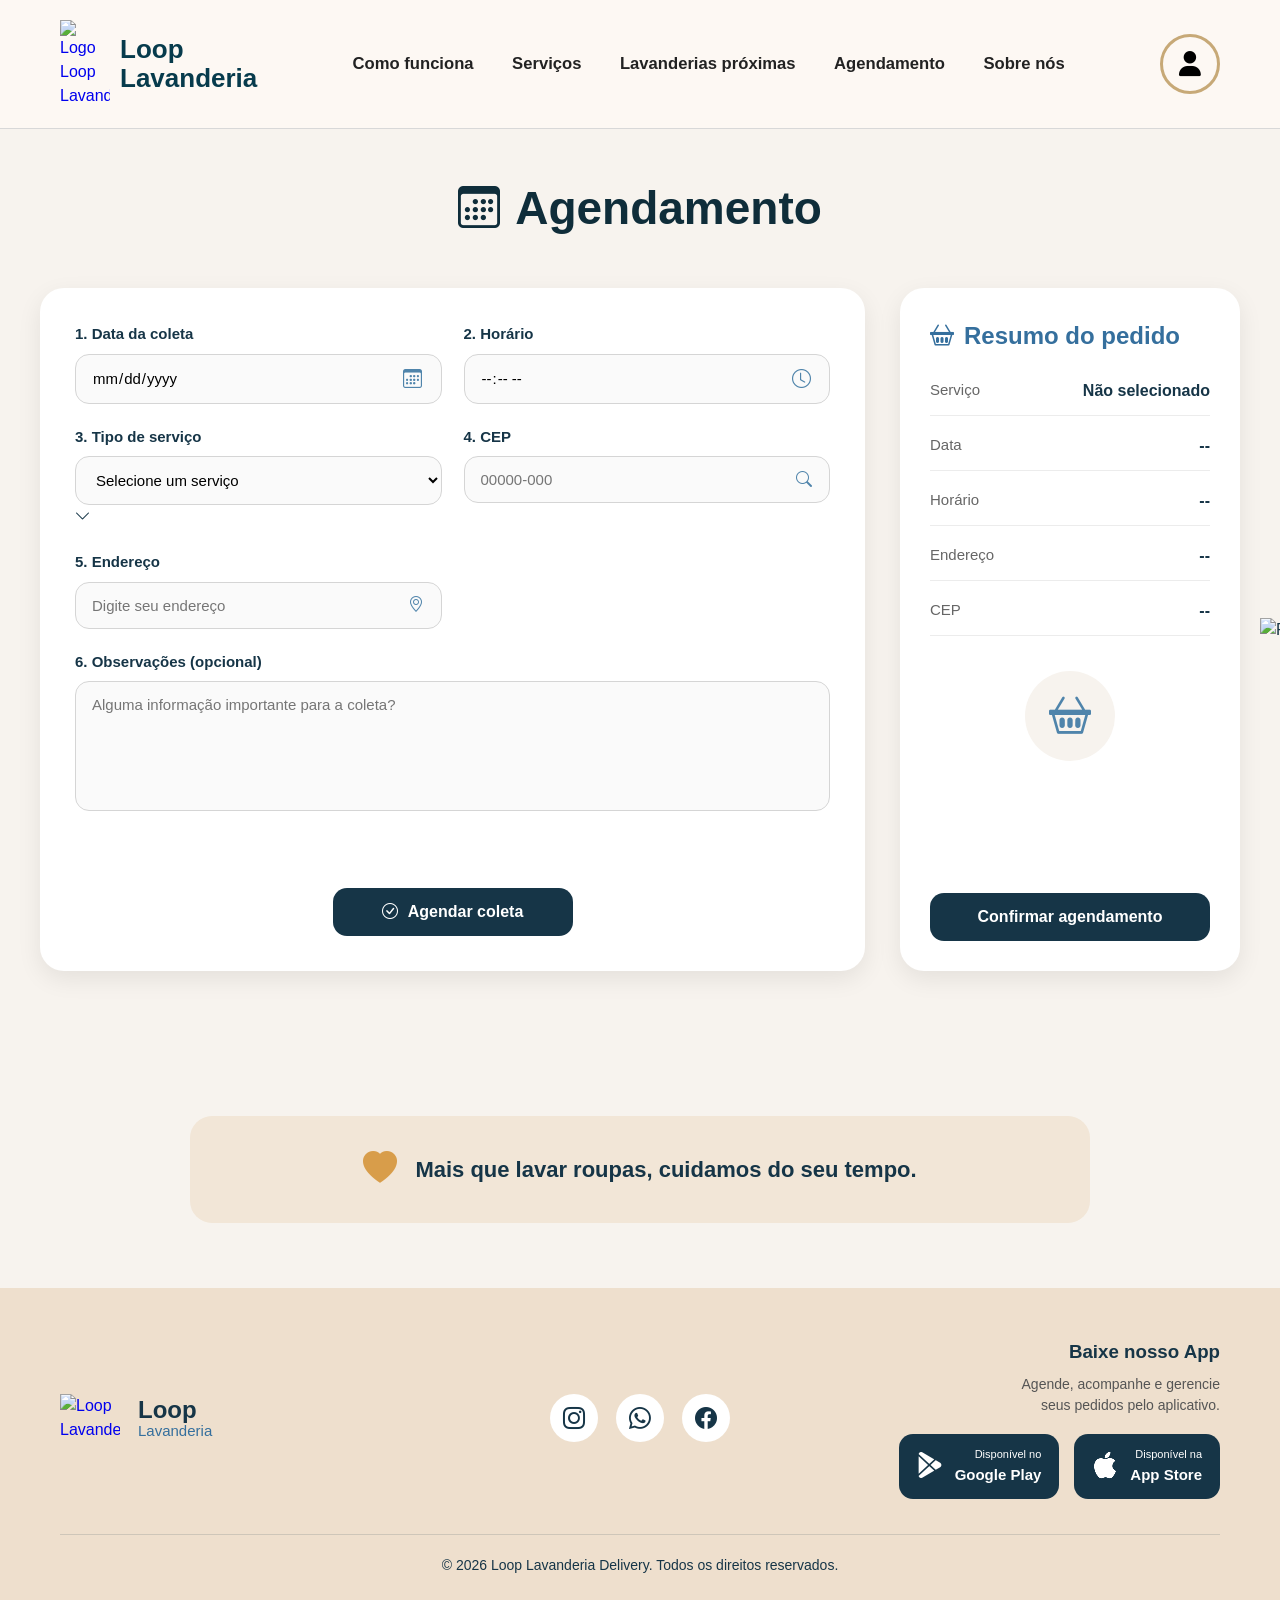
==== commit 84bee275: "Atualizações de pequenos erros" ====
--- a/agendamento.html
+++ b/agendamento.html
@@ -7,9 +7,9 @@
     <meta name="viewport" content="width=device-width, initial-scale=1.0">
     <title> Agendamento - Loop Lavanderia </title>
 
-    <link rel="stylesheet" href="agendamento.css">
-    <link rel="stylesheet" href="https://cdn.jsdelivr.net/npm/bootstrap-icons@1.11.3/font/bootstrap-icons.min.css">
-    <link rel="stylesheet" href="https://cdnjs.cloudflare.com/ajax/libs/font-awesome/6.5.1/css/all.min.css">
+    <link rel="stylesheet" href="agendamento.css">
+    <link rel="stylesheet" href="https://cdn.jsdelivr.net/npm/bootstrap-icons@1.11.3/font/bootstrap-icons.min.css">
+    <link rel="stylesheet" href="https://cdnjs.cloudflare.com/ajax/libs/font-awesome/6.5.1/css/all.min.css">
     <link rel="icon" type="image/png" href="imgs/logo.png">
     <script src="https://code.jquery.com/jquery-3.7.1.min.js"></script>
 </head>
@@ -37,27 +37,27 @@
 </div>
 
     <div class="pagina-agendamento">
-        <header>
-        <a href="index.html" class="logo">
-            <p><img src="https://i.ibb.co/5hFzRjt0/logo.png" alt="Logo Loop Lavanderia" width="50"></p>
-            <h3>Loop <br>Lavanderia</h3>
-        </a>
-
-        <button class="menu-toggle" type="button" aria-label="Abrir menu" aria-controls="menu-principal" aria-expanded="false">
-            <i class="fa-solid fa-bars" aria-hidden="true"></i>
-        </button>
-
-        <nav id="menu-principal">
-            <a href="como-funciona.html" class="menu">Como funciona</a>
-            <a href="nossos-servicos.html" class="menu">Serviços</a>
-            <a href="localizacao.html" class="menu">Lavanderias próximas</a>
-            <a href="agendamento.html" class="menu menu-ativo">Agendamento</a>
-            <a href="sobre-nos.html" class="menu">Sobre nós</a>
-        </nav>
-
-        <div class="perfil">
-            <i class="fa-solid fa-user"></i>
-        </div>
+        <header>
+        <a href="index.html" class="logo">
+            <p><img src="https://i.ibb.co/5hFzRjt0/logo.png" alt="Logo Loop Lavanderia" width="50"></p>
+            <h3>Loop <br>Lavanderia</h3>
+        </a>
+
+        <button class="menu-toggle" type="button" aria-label="Abrir menu" aria-controls="menu-principal" aria-expanded="false">
+            <i class="fa-solid fa-bars" aria-hidden="true"></i>
+        </button>
+
+        <nav id="menu-principal">
+            <a href="como-funciona.html" class="menu">Como funciona</a>
+            <a href="nossos-servicos.html" class="menu">Serviços</a>
+            <a href="localizacao.html" class="menu">Lavanderias próximas</a>
+            <a href="agendamento.html" class="menu menu-ativo">Agendamento</a>
+            <a href="sobre-nos.html" class="menu">Sobre nós</a>
+        </nav>
+
+        <div class="perfil">
+            <i class="fa-solid fa-user"></i>
+        </div>
     </header>
 
         <main class="conteudo">
@@ -73,28 +73,30 @@
                     <form id="formAgendamento">
                         <div class="grupo-campos">
 
-                            <div class="campo">
-                                <label for="data"> 1. Data da coleta </label>
-                                <div class="input-data-hora">
-                                    <input type="date" id="data" name="data" required>
-                                    <i class="bi bi-calendar3" aria-hidden="true"></i>
-                                </div>
-                            </div>
-
-                            <div class="campo">
-                                <label for="horario"> 2. Horário </label>
-                                <div class="input-data-hora">
-                                    <input type="time" id="horario" name="horario" required>
-                                    <i class="bi bi-clock" aria-hidden="true"></i>
-                                </div>
-                            </div>
+                            <div class="campo">
+                                <label for="data"> 1. Data da coleta </label>
+                                <div class="input-data-hora">
+                                    <input type="date" id="data" name="data" required>
+                                    <i class="bi bi-calendar3" aria-hidden="true"></i>
+                                </div>
+                            </div>
+
+                            <div class="campo">
+                                <label for="horario"> 2. Horário </label>
+                                <div class="input-data-hora">
+                                    <input type="time" id="horario" name="horario" required>
+                                    <i class="bi bi-clock" aria-hidden="true"></i>
+                                </div>
+                            </div>
 
                             <div class="campo">
                                 <label for="servico"> 3. Tipo de serviço </label>
-
+                                <div class="input-servico">
                                     <select id="servico" name="servico" required>
                                         <option value=""> Selecione um serviço </option>
                                     </select>
+                                    <i class="bi bi-chevron-down" aria-hidden="true"></i>
+                                </div>
                             </div>
 
                             <div class="campo">
@@ -165,8 +167,8 @@
                         </div>
                     </div>
 
-                    <div class="icone-resumo">
-                        <i class="bi bi-droplet-half"></i>
+                    <div class="icone-resumo" aria-hidden="true">
+                        <i id="iconeResumoServico" class="bi bi-basket2"></i>
                     </div>
 
                     <button type="button" id="btnConfirmar" class="botao botao-confirmar">
@@ -253,8 +255,8 @@
         </footer>
     </div>
 
-    <script src="agendamento.js"></script>
-    <script src="menu.js"></script>
+    <script src="agendamento.js"></script>
+    <script src="menu.js"></script>
 
 </body>
 
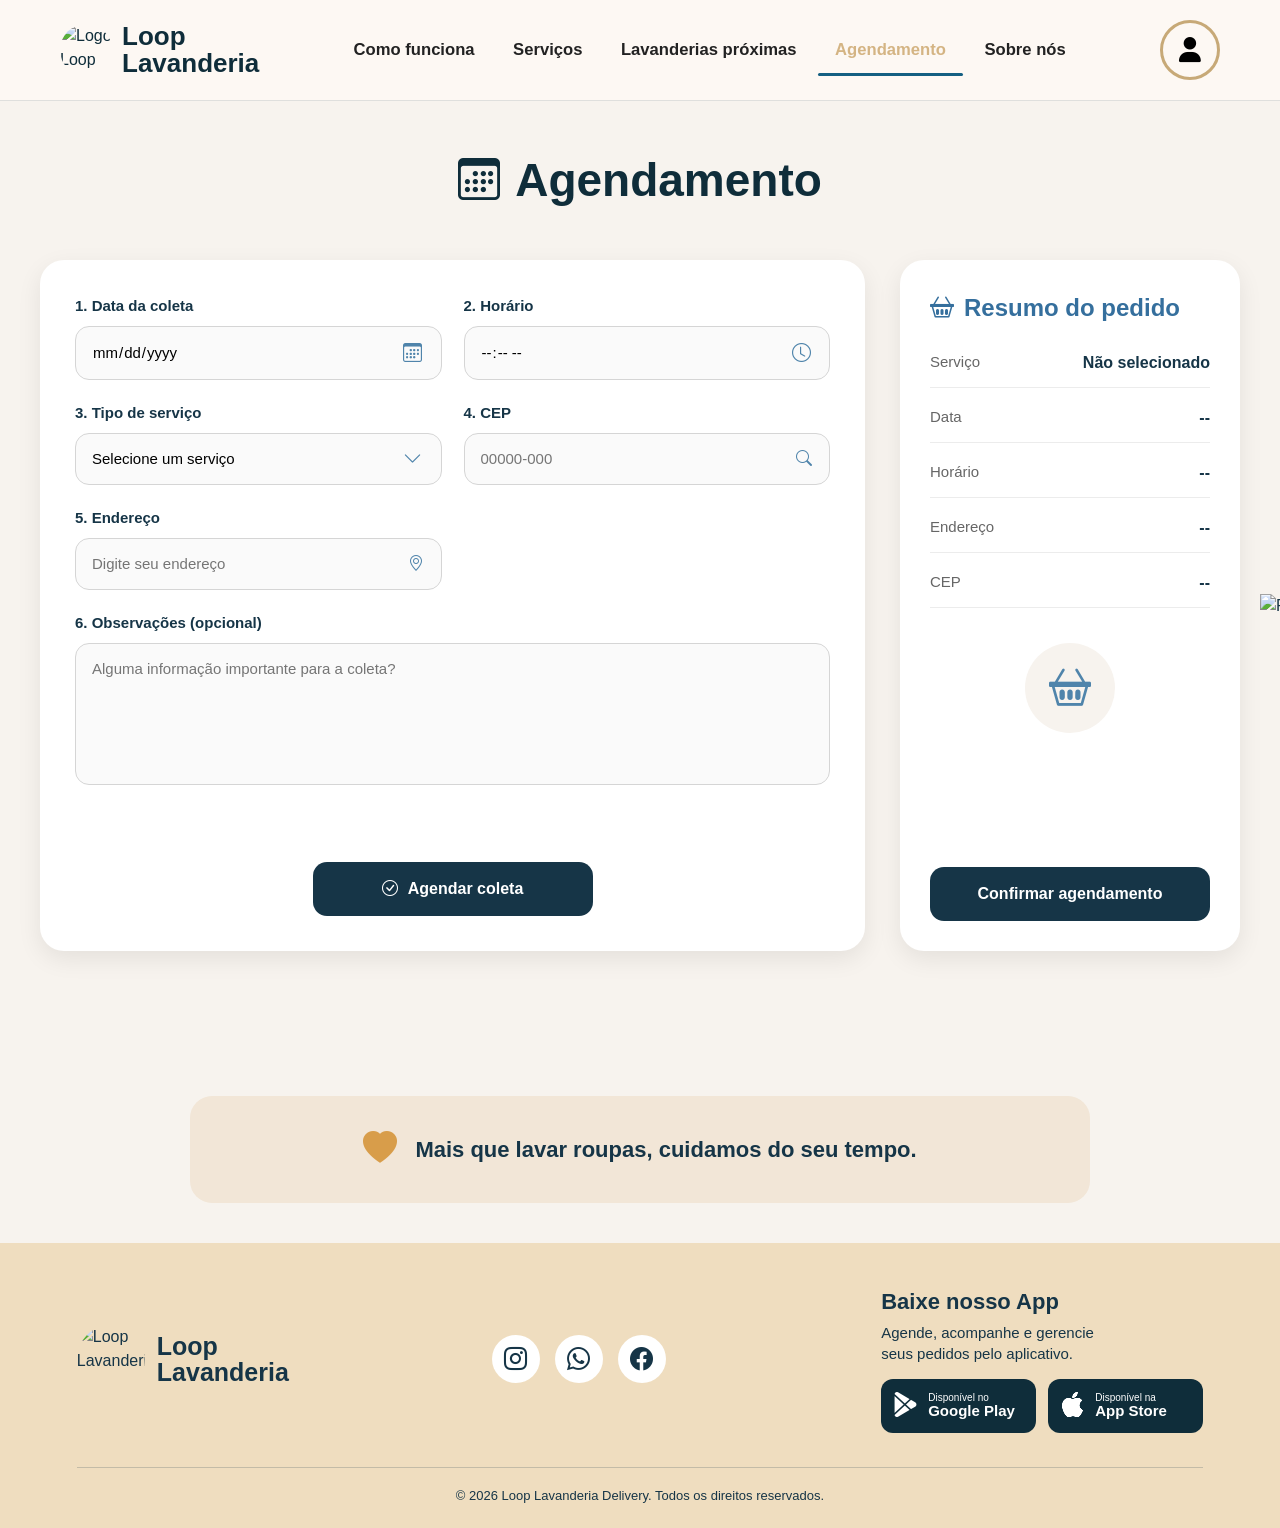
==== commit 485e6758: "Alteração de erros e unificação do css e js" ====
--- a/agendamento.html
+++ b/agendamento.html
@@ -7,14 +7,13 @@
     <meta name="viewport" content="width=device-width, initial-scale=1.0">
     <title> Agendamento - Loop Lavanderia </title>
 
-    <link rel="stylesheet" href="agendamento.css">
-    <link rel="stylesheet" href="https://cdn.jsdelivr.net/npm/bootstrap-icons@1.11.3/font/bootstrap-icons.min.css">
-    <link rel="stylesheet" href="https://cdnjs.cloudflare.com/ajax/libs/font-awesome/6.5.1/css/all.min.css">
+    <link rel="stylesheet" href="style.css">
+    <link rel="stylesheet" href="https://cdn.jsdelivr.net/npm/bootstrap-icons@1.11.3/font/bootstrap-icons.min.css">
+    <link rel="stylesheet" href="https://cdnjs.cloudflare.com/ajax/libs/font-awesome/6.5.1/css/all.min.css">
     <link rel="icon" type="image/png" href="imgs/logo.png">
-    <script src="https://code.jquery.com/jquery-3.7.1.min.js"></script>
 </head>
 
-<body>
+<body class="pagina-agendamento">
 
      <!-- Modal de confirmação -->
 <div id="modalConfirmacao" class="modal oculto">
@@ -37,27 +36,27 @@
 </div>
 
     <div class="pagina-agendamento">
-        <header>
-        <a href="index.html" class="logo">
-            <p><img src="https://i.ibb.co/5hFzRjt0/logo.png" alt="Logo Loop Lavanderia" width="50"></p>
-            <h3>Loop <br>Lavanderia</h3>
-        </a>
-
-        <button class="menu-toggle" type="button" aria-label="Abrir menu" aria-controls="menu-principal" aria-expanded="false">
-            <i class="fa-solid fa-bars" aria-hidden="true"></i>
-        </button>
-
-        <nav id="menu-principal">
-            <a href="como-funciona.html" class="menu">Como funciona</a>
-            <a href="nossos-servicos.html" class="menu">Serviços</a>
-            <a href="localizacao.html" class="menu">Lavanderias próximas</a>
-            <a href="agendamento.html" class="menu menu-ativo">Agendamento</a>
-            <a href="sobre-nos.html" class="menu">Sobre nós</a>
-        </nav>
-
-        <div class="perfil">
-            <i class="fa-solid fa-user"></i>
-        </div>
+        <header>
+        <a href="index.html" class="logo">
+            <p><img src="https://i.ibb.co/5hFzRjt0/logo.png" alt="Logo Loop Lavanderia" width="50"></p>
+            <h3>Loop <br>Lavanderia</h3>
+        </a>
+
+        <button class="menu-toggle" type="button" aria-label="Abrir menu" aria-controls="menu-principal" aria-expanded="false">
+            <i class="fa-solid fa-bars" aria-hidden="true"></i>
+        </button>
+
+        <nav id="menu-principal">
+            <a href="como-funciona.html" class="menu">Como funciona</a>
+            <a href="nossos-servicos.html" class="menu">Serviços</a>
+            <a href="localizacao.html" class="menu">Lavanderias próximas</a>
+            <a href="agendamento.html" class="menu menu-ativo">Agendamento</a>
+            <a href="sobre-nos.html" class="menu">Sobre nós</a>
+        </nav>
+
+        <div class="perfil">
+            <i class="fa-solid fa-user"></i>
+        </div>
     </header>
 
         <main class="conteudo">
@@ -73,31 +72,31 @@
                     <form id="formAgendamento">
                         <div class="grupo-campos">
 
-                            <div class="campo">
-                                <label for="data"> 1. Data da coleta </label>
-                                <div class="input-data-hora">
-                                    <input type="date" id="data" name="data" required>
-                                    <i class="bi bi-calendar3" aria-hidden="true"></i>
-                                </div>
-                            </div>
-
-                            <div class="campo">
-                                <label for="horario"> 2. Horário </label>
-                                <div class="input-data-hora">
-                                    <input type="time" id="horario" name="horario" required>
-                                    <i class="bi bi-clock" aria-hidden="true"></i>
-                                </div>
-                            </div>
-
-                            <div class="campo">
-                                <label for="servico"> 3. Tipo de serviço </label>
-                                <div class="input-servico">
-                                    <select id="servico" name="servico" required>
-                                        <option value=""> Selecione um serviço </option>
-                                    </select>
-                                    <i class="bi bi-chevron-down" aria-hidden="true"></i>
-                                </div>
-                            </div>
+                            <div class="campo">
+                                <label for="data"> 1. Data da coleta </label>
+                                <div class="input-data-hora">
+                                    <input type="date" id="data" name="data" required>
+                                    <i class="bi bi-calendar3" aria-hidden="true"></i>
+                                </div>
+                            </div>
+
+                            <div class="campo">
+                                <label for="horario"> 2. Horário </label>
+                                <div class="input-data-hora">
+                                    <input type="time" id="horario" name="horario" required>
+                                    <i class="bi bi-clock" aria-hidden="true"></i>
+                                </div>
+                            </div>
+
+                            <div class="campo">
+                                <label for="servico"> 3. Tipo de serviço </label>
+                                <div class="input-servico">
+                                    <select id="servico" name="servico" required>
+                                        <option value=""> Selecione um serviço </option>
+                                    </select>
+                                    <i class="bi bi-chevron-down" aria-hidden="true"></i>
+                                </div>
+                            </div>
 
                             <div class="campo">
                                 <label for="cep"> 4. CEP </label>
@@ -167,9 +166,9 @@
                         </div>
                     </div>
 
-                    <div class="icone-resumo" aria-hidden="true">
-                        <i id="iconeResumoServico" class="bi bi-basket2"></i>
-                    </div>
+                    <div class="icone-resumo" aria-hidden="true">
+                        <i id="iconeResumoServico" class="bi bi-basket2"></i>
+                    </div>
 
                     <button type="button" id="btnConfirmar" class="botao botao-confirmar">
                         Confirmar agendamento
@@ -255,8 +254,7 @@
         </footer>
     </div>
 
-    <script src="agendamento.js"></script>
-    <script src="menu.js"></script>
+    <script src="script.js"></script>
 
 </body>
 
--- a/style.css
+++ b/style.css
@@ -0,0 +1,3514 @@
+/*
+ * Loop Lavanderia — folha de estilos unificada
+ * Organização: base compartilhada, componentes globais e páginas isoladas.
+ * Cada regra específica está limitada à classe do respectivo <body>.
+ */
+
+/* ==========================================================
+   1. BASE GLOBAL
+   ========================================================== */
+:root {
+  --cor-fundo: #FDF8F3;
+  --cor-fundo-secundario: #F1DEC4;
+  --cor-rodape: #EFDDBF;
+  --cor-titulo: #0F2D3A;
+  --cor-texto: #163547;
+  --cor-primaria: #156082;
+  --cor-destaque: #D4B483;
+  --cor-branca: #FFFFFF;
+  --sombra-suave: 0 10px 28px rgba(15, 45, 58, 0.10);
+  --largura-conteudo: 1400px;
+}
+
+* {
+  box-sizing: border-box;
+}
+
+html {
+  scroll-behavior: smooth;
+}
+
+body {
+  min-width: 320px;
+  margin: 0;
+  overflow-x: hidden;
+  background: var(--cor-fundo);
+  color: var(--cor-texto);
+  font-family: Arial, Helvetica, sans-serif;
+  line-height: 1.5;
+}
+
+img {
+  display: block;
+  max-width: 100%;
+}
+
+button,
+input,
+select,
+textarea {
+  font: inherit;
+}
+
+button,
+a {
+  -webkit-tap-highlight-color: transparent;
+}
+
+/* O conteúdo destas páginas usa o mesmo fundo da área principal de Agendamento. */
+body.pagina-index .hero,
+body.pagina-como .como-funciona,
+body.pagina-localizacao main {
+  background: var(--cor-fundo);
+}
+
+/* ==========================================================
+   2. CABEÇALHO COMPARTILHADO
+   ========================================================== */
+body[class^="pagina-"] header {
+  position: relative;
+  z-index: 100;
+  display: grid;
+  grid-template-columns: auto minmax(0, 1fr) auto;
+  align-items: center;
+  min-height: 101px;
+  padding: 20px 60px;
+  border-bottom: 1px solid rgba(15, 45, 58, 0.12);
+  background: var(--cor-fundo);
+}
+
+body[class^="pagina-"] header > .logo {
+  display: flex;
+  align-items: center;
+  gap: 10px;
+  color: var(--cor-titulo);
+  text-decoration: none;
+}
+
+body[class^="pagina-"] header > .logo p {
+  display: flex;
+  margin: 0;
+}
+
+body[class^="pagina-"] header > .logo img,
+body[class^="pagina-"] .rodape-logo img {
+  width: 52px;
+  aspect-ratio: 1;
+  border-radius: 50%;
+  object-fit: cover;
+}
+
+body[class^="pagina-"] header > .logo h3 {
+  margin: 0;
+  color: var(--cor-titulo);
+  font-size: 26px;
+  line-height: 1.05;
+}
+
+body[class^="pagina-"] header nav {
+  display: flex;
+  justify-content: center;
+  align-items: center;
+  gap: 4px;
+}
+
+body[class^="pagina-"] header nav a {
+  position: relative;
+  display: block;
+  padding: 16px clamp(10px, 1.35vw, 22px);
+  color: #222;
+  font-size: clamp(16px, 1.3vw, 19px);
+  font-weight: 600;
+  line-height: 1.2;
+  text-decoration: none;
+  white-space: nowrap;
+  transition: color 0.2s ease;
+}
+
+body[class^="pagina-"] header nav a::after {
+  position: absolute;
+  right: 0;
+  bottom: 0;
+  left: 0;
+  height: 3px;
+  border-radius: 999px;
+  background: var(--cor-primaria);
+  content: "";
+  transform: scaleX(0);
+  transform-origin: left;
+  transition: transform 0.2s ease;
+}
+
+body[class^="pagina-"] header nav a:hover,
+body[class^="pagina-"] header nav a:focus-visible,
+body[class^="pagina-"] header nav a.menu-ativo {
+  color: var(--cor-destaque);
+}
+
+body[class^="pagina-"] header nav a:hover::after,
+body[class^="pagina-"] header nav a:focus-visible::after,
+body[class^="pagina-"] header nav a.menu-ativo::after {
+  transform: scaleX(1);
+}
+
+body[class^="pagina-"] .perfil {
+  display: flex;
+  width: 60px;
+  height: 60px;
+  align-items: center;
+  justify-content: center;
+  border: 3px solid #C7A977;
+  border-radius: 50%;
+}
+
+body[class^="pagina-"] .login {
+  display: grid;
+  width: 100%;
+  height: 100%;
+  padding: 0;
+  border: 0;
+  border-radius: inherit;
+  background: transparent;
+  color: #000;
+  cursor: pointer;
+  place-items: center;
+}
+
+body[class^="pagina-"] .login i {
+  font-size: 25px;
+}
+
+body[class^="pagina-"] .menu-toggle {
+  display: none;
+  width: 46px;
+  height: 46px;
+  border: 1px solid rgba(7, 59, 76, 0.2);
+  border-radius: 12px;
+  background: transparent;
+  color: var(--cor-titulo);
+  font-size: 22px;
+  cursor: pointer;
+}
+
+/* ==========================================================
+   3. MODAIS DE LOGIN E CADASTRO
+   ========================================================== */
+.fundo-ml {
+  position: fixed;
+  z-index: 9998;
+  inset: 0;
+  display: none;
+  background: rgba(15, 45, 58, 0.58);
+  backdrop-filter: blur(3px);
+}
+
+.fundo-ml.is-open {
+  display: block;
+}
+
+.mod-login,
+.form-cadas {
+  position: fixed;
+  z-index: 9999;
+  top: 50%;
+  left: 50%;
+  display: none;
+  width: min(92vw, 440px);
+  max-height: min(90vh, 720px);
+  flex-direction: column;
+  overflow-y: auto;
+  padding: 34px;
+  border: 1px solid rgba(15, 45, 58, 0.12);
+  border-radius: 24px;
+  background: var(--cor-branca);
+  box-shadow: 0 24px 70px rgba(15, 45, 58, 0.28);
+  transform: translate(-50%, -50%);
+}
+
+.mod-login.is-open,
+.form-cadas.is-open {
+  display: flex;
+}
+
+.modal-fechar-login {
+  position: absolute;
+  top: 14px;
+  right: 14px;
+  display: grid;
+  width: 40px;
+  height: 40px;
+  padding: 0;
+  border: 0;
+  border-radius: 50%;
+  background: #F4EADC;
+  color: var(--cor-titulo);
+  cursor: pointer;
+  place-items: center;
+}
+
+.txtac {
+  margin: 0 42px 24px 0;
+  color: var(--cor-titulo);
+  font-size: clamp(26px, 4vw, 34px);
+  line-height: 1.15;
+}
+
+.form_login,
+.form_cadastro {
+  display: grid;
+  gap: 10px;
+}
+
+.form_login label,
+.form_cadastro label {
+  color: var(--cor-texto);
+  font-weight: 700;
+}
+
+.form_login input,
+.form_cadastro input {
+  width: 100%;
+  min-height: 48px;
+  padding: 11px 14px;
+  border: 1px solid #C8D0D4;
+  border-radius: 12px;
+  background: #FFF;
+  color: var(--cor-texto);
+  outline: none;
+}
+
+.form_login input:focus,
+.form_cadastro input:focus {
+  border-color: var(--cor-primaria);
+  box-shadow: 0 0 0 3px rgba(21, 96, 130, 0.15);
+}
+
+.form_login button,
+.form_cadastro button {
+  min-height: 48px;
+  margin-top: 6px;
+  padding: 11px 18px;
+  border: 1px solid var(--cor-titulo);
+  border-radius: 12px;
+  font-weight: 700;
+  cursor: pointer;
+}
+
+.entrar-log,
+.cadastrar-log {
+  background: var(--cor-titulo);
+  color: #FFF;
+}
+
+.registar-log,
+.voltar-log {
+  background: transparent;
+  color: var(--cor-titulo);
+}
+
+body.modal-aberto {
+  overflow: hidden;
+}
+
+/* ==========================================================
+   4. RODAPÉ COMPARTILHADO — UMA ÚNICA CONFIGURAÇÃO
+   ========================================================== */
+body[class^="pagina-"] .rodape {
+  width: 100%;
+  margin-top: auto;
+  padding: 42px clamp(24px, 6vw, 90px) 22px;
+  background: var(--cor-rodape);
+  color: var(--cor-texto);
+}
+
+body[class^="pagina-"] .rodape-superior {
+  display: grid;
+  width: min(100%, var(--largura-conteudo));
+  margin: 0 auto;
+  grid-template-columns: minmax(210px, 1fr) auto minmax(320px, 1.35fr);
+  align-items: center;
+  gap: clamp(28px, 5vw, 76px);
+}
+
+body[class^="pagina-"] .rodape-logo a {
+  display: inline-flex;
+  align-items: center;
+  gap: 12px;
+  color: inherit;
+  text-decoration: none;
+}
+
+body[class^="pagina-"] .rodape-logo img {
+  width: 68px;
+}
+
+body[class^="pagina-"] .logo-texto {
+  display: flex;
+  flex-direction: column;
+  color: var(--cor-texto);
+  font-size: 25px;
+  font-weight: 700;
+  line-height: 1.05;
+}
+
+body[class^="pagina-"] .rodape-redes {
+  display: flex;
+  align-items: center;
+  justify-content: center;
+  gap: 15px;
+}
+
+body[class^="pagina-"] .rodape-redes a {
+  display: grid;
+  width: 48px;
+  height: 48px;
+  border-radius: 50%;
+  background: var(--cor-branca);
+  color: var(--cor-texto);
+  font-size: 23px;
+  text-decoration: none;
+  place-items: center;
+  transition: transform 0.2s ease, background 0.2s ease, color 0.2s ease;
+}
+
+body[class^="pagina-"] .rodape-redes a:hover,
+body[class^="pagina-"] .rodape-redes a:focus-visible {
+  background: var(--cor-primaria);
+  color: #FFF;
+  transform: translateY(-2px);
+}
+
+body[class^="pagina-"] .rodape-app {
+  justify-self: end;
+}
+
+body[class^="pagina-"] .rodape-app h3 {
+  margin: 0 0 4px;
+  color: var(--cor-texto);
+  font-size: 22px;
+}
+
+body[class^="pagina-"] .rodape-app p {
+  margin: 0 0 15px;
+  color: var(--cor-texto);
+  font-size: 15px;
+  line-height: 1.4;
+}
+
+body[class^="pagina-"] .botoes-app {
+  display: grid;
+  grid-template-columns: repeat(2, 155px);
+  gap: 12px;
+}
+
+body[class^="pagina-"] .store {
+  display: flex;
+  width: 155px;
+  min-height: 54px;
+  align-items: center;
+  gap: 10px;
+  padding: 8px 12px;
+  border-radius: 12px;
+  background: var(--cor-titulo);
+  color: #FFF;
+  text-decoration: none;
+}
+
+body[class^="pagina-"] .store > i {
+  flex: 0 0 auto;
+  font-size: 25px;
+}
+
+body[class^="pagina-"] .store > div {
+  display: flex;
+  min-width: 0;
+  flex-direction: column;
+  line-height: 1.05;
+}
+
+body[class^="pagina-"] .store small {
+  font-size: 10px;
+}
+
+body[class^="pagina-"] .store span {
+  font-size: 15px;
+  font-weight: 700;
+  white-space: nowrap;
+}
+
+body[class^="pagina-"] .linha {
+  width: min(100%, var(--largura-conteudo));
+  height: 1px;
+  margin: 34px auto 18px;
+  background: rgba(22, 53, 71, 0.2);
+}
+
+body[class^="pagina-"] .copyright {
+  width: min(100%, var(--largura-conteudo));
+  margin: 0 auto;
+  color: var(--cor-texto);
+  font-size: 13px;
+  text-align: center;
+}
+
+/* ==========================================================
+   5. ACABAMENTOS SOLICITADOS
+   ========================================================== */
+/* Fundos claros dos ícones recebem cantos arredondados consistentes. */
+.pagina-index .beneficios .item i,
+.pagina-como .icone,
+.pagina-servicos .icone-servico,
+.pagina-agendamento .icone-resumo,
+.pagina-sobre .diferenciais .card i {
+  border-radius: 18px;
+}
+
+/* ==========================================================
+   6. RESPONSIVIDADE COMPARTILHADA
+   ========================================================== */
+@media (max-width: 1080px) {
+  body[class^="pagina-"] header {
+    grid-template-columns: auto auto auto;
+    padding: 16px 28px;
+  }
+
+  body[class^="pagina-"] .menu-toggle {
+    display: grid;
+    margin-left: auto;
+    place-items: center;
+  }
+
+  body[class^="pagina-"] header nav {
+    position: absolute;
+    z-index: 120;
+    top: calc(100% + 8px);
+    right: 24px;
+    left: 24px;
+    display: none;
+    padding: 12px;
+    border: 1px solid rgba(15, 45, 58, 0.12);
+    border-radius: 16px;
+    background: #FFF;
+    box-shadow: var(--sombra-suave);
+  }
+
+  body[class^="pagina-"] header nav.is-open {
+    display: grid;
+  }
+
+  body[class^="pagina-"] header nav a {
+    width: 100%;
+    padding: 13px 14px;
+    border-radius: 10px;
+    text-align: center;
+  }
+
+  body[class^="pagina-"] header nav a::after {
+    display: none;
+  }
+
+  body[class^="pagina-"] .perfil {
+    width: 48px;
+    height: 48px;
+    margin-left: 14px;
+    border-width: 2px;
+  }
+
+  body[class^="pagina-"] .rodape-superior {
+    grid-template-columns: 1fr 1fr;
+  }
+
+  body[class^="pagina-"] .rodape-app {
+    grid-column: 1 / -1;
+    justify-self: center;
+    text-align: center;
+  }
+}
+
+@media (max-width: 720px) {
+  body[class^="pagina-"] header {
+    min-height: 82px;
+    padding: 14px 18px;
+  }
+
+  body[class^="pagina-"] header > .logo img {
+    width: 44px;
+  }
+
+  body[class^="pagina-"] header > .logo h3 {
+    font-size: 20px;
+  }
+
+  body[class^="pagina-"] .menu-toggle {
+    width: 42px;
+    height: 42px;
+  }
+
+  body[class^="pagina-"] .perfil {
+    width: 42px;
+    height: 42px;
+    margin-left: 10px;
+  }
+
+  body[class^="pagina-"] .login i {
+    font-size: 20px;
+  }
+
+  body[class^="pagina-"] .rodape {
+    padding: 36px 20px 20px;
+  }
+
+  body[class^="pagina-"] .rodape-superior {
+    grid-template-columns: 1fr;
+    justify-items: center;
+    gap: 28px;
+    text-align: center;
+  }
+
+  body[class^="pagina-"] .rodape-logo,
+  body[class^="pagina-"] .rodape-redes,
+  body[class^="pagina-"] .rodape-app {
+    grid-column: auto;
+    justify-self: center;
+  }
+
+  body[class^="pagina-"] .rodape-app p br {
+    display: none;
+  }
+
+  body[class^="pagina-"] .linha {
+    margin-top: 30px;
+  }
+}
+
+@media (max-width: 520px) {
+  body[class^="pagina-"] header {
+    grid-template-columns: minmax(0, 1fr) auto auto;
+    padding-inline: 14px;
+  }
+
+  body[class^="pagina-"] header > .logo {
+    gap: 7px;
+  }
+
+  body[class^="pagina-"] header > .logo h3 {
+    font-size: 18px;
+  }
+
+  .mod-login,
+  .form-cadas {
+    width: calc(100vw - 24px);
+    max-height: calc(100dvh - 24px);
+    padding: 26px 20px 22px;
+    border-radius: 18px;
+  }
+
+  body[class^="pagina-"] .botoes-app {
+    width: min(100%, 322px);
+    grid-template-columns: repeat(2, minmax(0, 155px));
+    justify-content: center;
+  }
+}
+
+@media (max-width: 360px) {
+  body[class^="pagina-"] header > .logo h3 {
+    display: none;
+  }
+
+  body[class^="pagina-"] .botoes-app {
+    grid-template-columns: 155px;
+  }
+}
+
+@media (prefers-reduced-motion: reduce) {
+  *,
+  *::before,
+  *::after {
+    scroll-behavior: auto !important;
+    transition-duration: 0.01ms !important;
+    animation-duration: 0.01ms !important;
+    animation-iteration-count: 1 !important;
+  }
+}
+
+/* ==========================================================
++   7. PÁGINA INICIAL — ESTILOS-BASE
++   ========================================================== */
+.pagina-index * {
+    margin: 0;
+    padding: 0;
+    box-sizing: border-box;
+    font-family: Arial, sans-serif;
+}
+
+body.pagina-index {
+    background: #FDF8F3;
+}
+
+/* HEADER */
+
+.pagina-index .npedido{
+    font-family: Inder, sans-serif;
+    font-size: 30px;
+    color: #073B4C;
+    width: auto;
+    height: auto;
+    margin-top: 2rem;
+    padding-bottom: 1rem;
+}
+.pagina-index .pedidost{display: flex;
+    flex-direction: column;
+    justify-content: center;
+    align-items: center;
+    margin-top: -2rem;
+    
+}
+.pagina-index .logostsa{
+    display: flex;
+    flex-direction: column;
+    justify-content: center;
+    align-items: center;
+    width: 2.5rem;;
+    background-color: none;
+    border-radius: 50%;
+}
+.pagina-index .status{
+    display: flex;
+    justify-content: center;
+    align-items: center;
+    width: 50px;
+    height: 50px;
+    border-radius: 50%;
+    background-color: #0F2D3A;
+    margin-top: 2.2rem;
+    margin-right: 15rem;
+}
+.pagina-index .status2{
+    display: flex;
+    justify-content: center;
+    align-items: center;
+    width: 50px;
+    height: 50px;
+    border-radius: 50%;
+    border: #0F2D3A solid 2px;
+    margin-top: 2rem;
+    margin-left: 1.2rem;
+}
+.pagina-index .alinhamento{
+    display: block;
+    justify-content: center;
+    align-items: center;
+    margin-left: 5rem;
+    margin-top: -3.2rem;
+}
+.pagina-index .status3{
+    display: flex;
+    justify-content: center;
+    align-items: center;
+    width: 50px;
+    height: 50px;
+    border-radius: 50%;
+    border: #0F2D3A solid 2px;
+    margin-top: 2rem;
+    margin-right: 15rem;
+}
+.pagina-index hr{   
+    transform: rotate(90deg);
+    color:  #0F2D3A;
+    width: 6.7rem;
+    margin-top: 1rem;
+    margin-right: 15rem;
+    
+}
+.pagina-index .cardstatus{
+    display: flex;
+    flex-direction: column;
+    background-color: #F9EFE2;
+    width: 30rem;
+    height: 9.2rem;
+    justify-content: center;
+    align-items: center;
+    gap: 10px;
+    margin-top: 7rem;
+    margin-left: 5rem;
+    margin-bottom: 3rem;
+    border-radius: 10px;
+}
+.pagina-index .cardstatus .txtst{
+    font-size: 20px;
+    color: #073B4C;
+    font-weight: bold;
+}
+.pagina-index .cardstatus .horaprev{
+    font-size: 18px;
+    color: #073B4C;
+    padding-bottom: 4rem;
+}
+.pagina-index .cardstatus .caminhao{
+    font-size: 40px;
+    color: #073B4C;
+    padding-top: 2rem;
+    padding-top: 2rem;
+}
+.pagina-index .check-white {
+    color: white;
+    font-size: 24px;
+  }
+
+
+/* HERO */
+
+.pagina-index .hero {
+    display: flex;
+    justify-content: space-between;
+    align-items: center;
+
+    padding: 50px 80px;
+    gap: 50px;
+}
+.pagina-index .hero-pedidos {
+    display: flex;
+    flex-direction: column;
+    justify-content: center;
+    align-items: center;
+    
+
+}
+.pagina-index .stats{
+    display: flex;
+    flex-direction: column;
+    justify-content: center;
+    align-items: center;
+    gap: 30px;
+    margin-top: 2rem;
+}
+.pagina-index .pedidos1{
+    font-size: 50px;
+    margin-top: 2rem;
+    padding-bottom: 2rem;
+    color: #073B4C;
+}
+
+.pagina-index .hero-text {
+    flex: 1;
+}
+
+.pagina-index .hero-text h1 {
+    font-size: 72px;
+    color: #0F2D3A;
+    line-height: 1.1;
+
+    text-shadow: 3px 3px 3px rgba(0, 0, 0, .2);
+
+    margin-bottom: 30px;
+}
+
+.pagina-index .hero-text p {
+    font-size: 24px;
+    color: #6F6F6F;
+
+    max-width: 650px;
+
+    margin-bottom: 40px;
+}
+
+/* BOTÕES */
+
+.pagina-index .botoes {
+    display: flex;
+    gap: 20px;
+
+    margin-bottom: 60px;
+}
+
+.pagina-index .btn-primario {
+    padding: 18px 40px;
+
+    border: none;
+    border-radius: 15px;
+
+    background: #073B4C;
+    color: white;
+
+    font-size: 20px;
+    cursor: pointer;
+    transition: .3s;
+}
+
+.pagina-index .btn-primario:hover {
+    transform: translateY(-3px);
+}
+
+.pagina-index .btn-secondario {
+    padding: 18px 40px;
+
+    border: 2px solid #D4B483;
+    border-radius: 15px;
+
+    background: transparent;
+
+    font-size: 20px;
+    color: #073B4C;
+
+    cursor: pointer;
+    transition: .3s;
+}
+
+.pagina-index .btn-secondario:hover {
+    background: #D4B483;
+}
+
+/* BENEFÍCIOS */
+
+.pagina-index .beneficios {
+    display: flex;
+    gap: 70px;
+
+    margin-bottom: 60px;
+}
+
+.pagina-index .item {
+    text-align: center;
+    transition:.4s;
+}
+
+.pagina-index .item:hover{
+    transform:translateY(-10px);
+}
+
+.pagina-index .item i {
+    font-size: 55px;
+    color: #156082;
+
+    margin-bottom: 15px;
+}
+
+.pagina-index .item h4 {
+    color: #156082;
+    font-size: 24px;
+    font-weight: 500;
+}
+
+/* CARD */
+
+.pagina-index .card-info {
+    width: 480px;
+    height: 7rem;
+
+    display: flex;
+    align-items: center;
+    gap: 20px;
+
+    background: #EFDDBF;
+
+    padding: 25px;
+
+    border-radius: 20px;
+    margin: 0;
+    font-size: 20px;
+    color: #073B4C;
+    margin-left: 5rem;
+
+}
+
+.pagina-index .card-info i {
+    font-size: 40px;
+    color: #D9923B;
+}
+
+
+
+/* IMAGEM */
+
+.pagina-index .hero-imagem {
+    flex: 1;
+    border-radius: none;
+}
+
+.pagina-index .hero-image img {
+    width: 100%;
+    border-radius: 50px;
+    object-fit: cover;
+    box-shadow: 0 10px 20px rgba(0, 0, 0, .15);
+
+}
+
+
+/* FOOTER */
+
+.pagina-index .paragrafo1 {
+    display: block;
+    margin-top: 3rem;
+
+
+}
+.pagina-index .localizacao{
+    display: inline-block;
+}
+.pagina-index .lavtxt{
+    font-size: 30px;
+    color: #073B4C;
+    margin-left: 5rem;
+    margin-top: 3rem;
+}
+.pagina-index .card12{
+    display: flex;
+    justify-content: center;
+    align-items: center;
+    width: 19rem;
+    height: 6.2rem;
+    background-color: #e2e2e2;
+    margin-left: 5rem;
+    margin-top: 3rem;
+    border-radius: 2rem;
+    font-size: 20px;
+    color: #073B4C;
+}
+.pagina-index .card13{
+    display: flex;
+    justify-content: center;
+    align-items: center;
+    width: 19rem;
+    height: 6.2rem;
+    border-radius: 1px solid #073B4C;
+    box-shadow: #171e20 1px 2px 8px;
+    margin-left: 5rem;
+    margin-top: 3rem;
+    border-radius: 1rem;
+    font-size: 14px;
+    color: #073B4C;
+    margin-bottom: 3rem;
+}
+.pagina-index .card13:hover{
+    box-shadow: #e2e2e2 1px 2px 8px;
+    border: 4px solid #eee1d2;
+    transform: scale(1);
+    transition: 0.8s;
+}
+.pagina-index .card13 i{
+    font-size: 40px;
+    color: #073B4C;
+    margin-right: 1rem;
+    padding: auto;
+    box-shadow: #156082;
+}
+.pagina-index .card13 .linhas{
+    display: flex;
+    
+}
+.pagina-index .aberto{
+    background-color: #dca76663;
+    border-radius: 1rem;
+    padding: 0.22rem;
+    margin-left: 1.2rem;
+}
+.pagina-index .fechada{
+
+    background-color: #b0b0b0;
+    border-radius: 1rem;
+    padding: 0.22rem;
+    margin-left: 1.2rem;
+
+
+
+    
+}
+.pagina-index .star2{
+    font-size: 1rem;
+    margin-left: 1rem;
+}
+.pagina-index .mapa{
+    display: flex;
+    justify-content: center;
+    align-items: center;
+    margin-top: -30rem;
+    margin-left: 45rem;
+    margin-bottom: 5rem;
+    width: 100%;
+    max-width: 900px;
+}
+
+
+/* RESPONSIVO */
+@media(max-width: 768px) {
+
+    .pagina-index .hero {
+        flex-direction: column;
+        padding: 30px;
+    }
+    .pagina-index .hero-pedidos {
+        flex-direction: column;
+        padding: 30px;
+    }
+
+    .pagina-index .hero-text h1 {
+        font-size: 50px;
+    }
+
+    .pagina-index .hero-text p {
+        font-size: 20px;
+    }
+
+    .pagina-index .beneficios {
+        flex-direction: column;
+        align-items: center;
+    }
+
+    .pagina-index .card-info {
+        width: 100%;
+    }
+}
+
+/* HEADER */
+
+/* HERO */
+.pagina-index .hero {
+    display: flex;
+    justify-content: space-between;
+    align-items: center;
+
+    padding: 50px 80pxo;
+    gap: 50px;
+}
+
+.pagina-index .hero-text h1 {
+    font-size: 72px;
+    color: #073B4C;
+    line-height: 1.1;
+
+    text-shadow: 3px 3px 3px rgba(0, 0, 0, .2);
+
+    margin-bottom: 30px;
+}
+
+/* BOTÕES */
+
+/* BENEFÍCIOS */
+
+/* CARD */
+
+
+
+/* IMAGEM */
+
+
+/* RESPONSIVO */
+
+/* ==========================================================
++   8. PÁGINA INICIAL — AJUSTES RESPONSIVOS
++   ========================================================== */
+/* Ajustes exclusivos da página inicial.
+   Este arquivo mantém o style.css compartilhado intacto. */
+
+.pagina-index .hero-text > p,
+.pagina-index .card-info .paragrafo1 {
+    color: #1C1C1C;
+}
+
+.pagina-index .hero-text {
+    min-width: 0;
+    width: 100%;
+}
+
+.pagina-index .hero-text h1 {
+    color: #0F2D3A;
+    font-size: clamp(44px, 5vw, 72px);
+    text-wrap: balance;
+    overflow-wrap: break-word;
+}
+
+.pagina-index .hero-text > p {
+    max-width: 650px;
+    font-size: clamp(18px, 1.7vw, 24px);
+    line-height: 1.5;
+    text-wrap: pretty;
+    overflow-wrap: break-word;
+}
+
+.pagina-index .card-info {
+    width: min(100%, 480px);
+    height: auto;
+    min-height: 112px;
+    margin-left: 0;
+}
+
+.pagina-index .card-info .paragrafo1 {
+    margin: 0;
+    font-size: clamp(16px, 1.5vw, 20px);
+    line-height: 1.45;
+}
+
+.pagina-index .btn-primario {
+    display: inline-flex;
+    align-items: center;
+    justify-content: center;
+    background: #0F2D3A;
+    text-decoration: none;
+}
+
+.pagina-index .btn-secondario {
+    display: inline-flex;
+    align-items: center;
+    justify-content: center;
+    text-decoration: none;
+}
+
+.pagina-index .hero-imagem img {
+    display: block;
+    width: 100%;
+    height: auto;
+}
+
+@media (max-width: 900px) {
+    .pagina-index .hero {
+        flex-direction: column;
+        align-items: stretch;
+        padding: 42px 32px;
+    }
+
+    .pagina-index .hero-text h1 {
+        font-size: clamp(42px, 8vw, 60px);
+    }
+
+    .pagina-index .hero-text > p {
+        max-width: 100%;
+        font-size: clamp(18px, 3vw, 22px);
+    }
+
+    .pagina-index .hero-imagem {
+        width: 100%;
+        max-width: 680px;
+        margin: 0 auto;
+    }
+}
+
+@media (max-width: 768px) {
+
+    .pagina-index .hero {
+        padding: 36px 24px;
+    }
+
+    .pagina-index .hero-text h1 {
+        font-size: clamp(38px, 11vw, 50px);
+    }
+
+    .pagina-index .hero-text > p {
+        font-size: clamp(18px, 5vw, 20px);
+    }
+
+    .pagina-index .botoes {
+        flex-wrap: wrap;
+    }
+}
+
+@media (max-width: 520px) {
+
+    .pagina-index .hero {
+        padding: 30px 18px;
+    }
+
+    .pagina-index .quebra-desktop {
+        display: none;
+    }
+
+    .pagina-index .hero-text h1 {
+        font-size: clamp(36px, 11vw, 48px);
+    }
+
+    .pagina-index .hero-text > p {
+        font-size: 18px;
+    }
+
+    .pagina-index .botoes {
+        flex-direction: column;
+    }
+
+    .pagina-index .btn-primario,
+    .pagina-index .btn-secondario {
+        width: 100%;
+    }
+}
+
+/* Revisão responsiva da página inicial */
+.pagina-index {
+    overflow-x: hidden;
+}
+
+.pagina-index .hero {
+    display: grid;
+    grid-template-columns: minmax(0, 1.05fr) minmax(340px, 0.95fr);
+    grid-template-areas:
+        "texto imagem"
+        "frase imagem";
+    align-items: center;
+    column-gap: clamp(36px, 5vw, 76px);
+    row-gap: 34px;
+    width: 100%;
+    max-width: 1600px;
+    margin: 0 auto;
+    padding: 56px clamp(40px, 5.5vw, 88px) 72px;
+}
+
+.pagina-index .hero-text {
+    grid-area: texto;
+    min-width: 0;
+}
+
+.pagina-index .hero-imagem {
+    grid-area: imagem;
+    min-width: 0;
+}
+
+.pagina-index .hero-imagem img {
+    display: block;
+    width: 100%;
+    height: auto;
+    max-width: 690px;
+    margin: 0 auto;
+}
+
+.pagina-index .beneficios {
+    display: grid;
+    grid-template-columns: repeat(3, minmax(0, 1fr));
+    gap: clamp(14px, 1.8vw, 24px);
+    width: 100%;
+    margin: 0;
+}
+
+.pagina-index .beneficios .item {
+    min-width: 0;
+    min-height: 205px;
+    padding: 28px 16px;
+    border: 2px solid #16384A;
+    border-radius: 35px;
+    background: #ECECEC;
+    display: flex;
+    flex-direction: column;
+    align-items: center;
+    justify-content: center;
+    text-align: center;
+    transition: transform 0.4s ease, box-shadow 0.4s ease;
+}
+
+.pagina-index .beneficios .item:hover {
+    transform: translateY(-10px);
+    box-shadow: 0 15px 25px rgba(15, 45, 58, 0.2);
+}
+
+.pagina-index .beneficios .item i {
+    margin-bottom: 24px;
+    color: #16384A;
+    font-size: 45px;
+}
+
+.pagina-index .beneficios .item h4 {
+    color: #16384A;
+    font-size: clamp(17px, 1.4vw, 22px);
+    line-height: 1.3;
+}
+
+.pagina-index .card-info {
+    grid-area: frase;
+    width: min(100%, 480px);
+    min-height: 112px;
+    height: auto;
+    margin: 0;
+    align-self: auto;
+    justify-self: start;
+}
+
+.pagina-index .card-info p {
+    min-width: 0;
+}
+
+/* Modal de login e cadastro */
+
+/* Rodapé */
+
+@media (max-width: 1200px) {
+    .pagina-index .hero {
+        grid-template-columns: minmax(0, 1fr) minmax(320px, 0.8fr);
+        padding-inline: 42px;
+        column-gap: 38px;
+    }
+
+    .pagina-index .beneficios .item {
+        min-height: 190px;
+        padding-inline: 12px;
+    }
+}
+
+@media (max-width: 1024px) {
+    .pagina-index .hero {
+        grid-template-columns: minmax(0, 1fr);
+        grid-template-areas:
+            "texto"
+            "imagem"
+            "frase";
+        gap: 44px;
+        padding: 50px 32px 64px;
+    }
+
+    .pagina-index .hero-text,
+    .pagina-index .hero-text h1,
+    .pagina-index .hero-text > p {
+        text-align: center;
+    }
+
+    .pagina-index .hero-text > p {
+        max-width: 680px;
+        margin-inline: auto;
+    }
+
+    .pagina-index .botoes {
+        justify-content: center;
+    }
+
+    .pagina-index .beneficios {
+        max-width: 820px;
+        margin-inline: auto;
+    }
+
+    .pagina-index .hero-imagem {
+        width: 100%;
+        max-width: 720px;
+        margin: 0 auto;
+    }
+
+    .pagina-index .card-info {
+        justify-self: center;
+    }
+}
+
+@media (max-width: 640px) {
+    .pagina-index .hero {
+        gap: 36px;
+        padding: 36px 18px 50px;
+    }
+
+    .pagina-index .beneficios {
+        grid-template-columns: minmax(0, 340px);
+        justify-content: center;
+        gap: 20px;
+    }
+
+    .pagina-index .beneficios .item {
+        min-height: 180px;
+    }
+
+    .pagina-index .hero-imagem {
+        max-width: 560px;
+    }
+
+    .pagina-index .card-info {
+        max-width: 460px;
+        padding: 20px;
+    }
+}
+
+@media (max-width: 360px) {
+
+    .pagina-index .hero {
+        padding-inline: 14px;
+    }
+
+    .pagina-index .hero-text h1 {
+        font-size: 34px;
+    }
+
+    .pagina-index .card-info {
+        flex-direction: column;
+        text-align: center;
+    }
+}
+
+/* Padronização dos botões das lojas com as demais páginas */
+
+/* ==========================================================
++   9. COMO FUNCIONA
++   ========================================================== */
+.pagina-como *{
+    margin:0;
+    padding:0;
+    box-sizing:border-box;
+    font-family: Arial, sans-serif;
+}
+ 
+body.pagina-como{
+    background:#FDF8F3;
+}
+ 
+/* HEADER */
+
+
+
+/* SECTION */
+
+.pagina-como .como-funciona{
+    width:90%;
+    max-width:1400px;
+    margin:auto;
+    padding:70px 0;
+}
+
+/* TITULO */
+
+.pagina-como .titulo{
+    text-align:justify;
+    font-size:2.9rem;
+    color:#0F2D3A;
+    margin-bottom:15px;
+}
+
+.pagina-como .subtitulo{
+    padding: 50px;
+    font-size: x-large;
+}
+
+.pagina-como .subtitulo-card{
+    font-size: 1.2rem;
+}
+
+/* CONTEUDO */
+
+.pagina-como .conteudo{
+    display:flex;
+    justify-content:space-between;
+    align-items:flex-start;
+    gap:50px;
+}
+
+/* PASSOS */
+
+.pagina-como .passos{
+    display:flex;
+    align-items:flex-start;
+    justify-content:center;
+    flex-wrap:wrap;
+    gap:20px;
+    flex:3;
+}
+
+.pagina-como .card{
+    width:180px;
+    display:flex;
+    flex-direction:column;
+    align-items:center;
+    text-align:center;
+    transition:.4s;
+}
+
+.pagina-como .card:hover{
+    transform:translateY(-10px);
+}
+
+
+/* ICONE */
+
+.pagina-como .icone{
+    width:120px;
+    height:120px;
+    border-radius:50%;
+    background:#f4eadc;
+    display:flex;
+    justify-content:center;
+    align-items:center;
+}
+
+.pagina-como .icone i{
+    font-size:55px;
+    color:#1f5b78;
+}
+
+/* NUMERO */
+
+.pagina-como .numero{
+    width:40px;
+    height:40px;
+    border-radius:50%;
+    background:#1f5b78;
+    color:#fff;
+    display:flex;
+    justify-content:center;
+    align-items:center;
+    margin:20px 0;
+    font-weight:bold;
+}
+
+
+    
+/* TITULO */
+
+.pagina-como .card h3{
+    color:#1f5b78;
+    margin-bottom:15px;
+    font-size:1.3rem;
+}
+
+/* TEXTO */
+
+.pagina-como .card p{
+    line-height:1.7;
+}
+
+/* SETA */
+
+.pagina-como .seta{
+    display:flex;
+    align-items:center;
+    margin-top:55px;
+}
+
+.pagina-como .seta i{
+    font-size:25px;
+}
+
+/* LATERAL */
+
+.pagina-como .lateral{
+    flex:1;
+    display:flex;
+    flex-direction:column;
+    align-items:flex-end;
+    gap:25px;
+}
+
+.pagina-como .lateral img{
+    width:100%;
+    max-width:260px;
+    border-radius:24px;
+}
+
+.pagina-como .btn-agendar{
+    display:inline-flex;
+    align-items:center;
+    justify-content:center;
+    padding:20px 40px;
+    margin: 1.5rem;
+    border:none;
+    background:#073B4C;
+    color:#fff;
+    border-radius:15px;
+    cursor:pointer;
+    font-size:20px;
+    text-decoration:none;
+    transition:.3s;
+}
+
+.pagina-como .btn-agendar:hover{
+    background:#0d2b3d;
+    transform:translateY(-3px);
+}
+
+/* AVISO */
+
+.pagina-como .aviso{
+    margin:60px auto 0;
+    max-width:700px;
+    background:#f6dfb6;
+    display:flex;
+    align-items:center;
+    gap:20px;
+    padding:25px;
+    border-radius:15px;
+}
+
+.pagina-como .aviso i{
+    font-size:40px;
+    color:#d98b2b;
+}
+
+.pagina-como .legenda{
+    font-weight: 550;
+}
+
+/* FOOTER */
+
+/* TABLET */
+
+@media(max-width:1024px){
+
+    .pagina-como .conteudo{
+        flex-direction:column;
+        align-items:center;
+    }
+
+    .pagina-como .passos{
+        justify-content:center;
+    }
+}
+
+/* CELULAR */
+
+@media(max-width:768px){
+
+    .pagina-como .como-funciona{
+        width:100%;
+        padding:48px 20px;
+    }
+
+    .pagina-como .subtitulo{
+        padding:24px 0 40px;
+    }
+
+    .pagina-como .passos{
+        display:grid;
+        grid-template-columns:1fr 1fr;
+        gap:40px;
+    }
+
+    .pagina-como .seta{
+        display:none;
+    }
+
+}
+
+@media(max-width:480px){
+
+    .pagina-como .titulo h2{
+        font-size:2.2rem;
+    }
+
+    .pagina-como .passos{
+        grid-template-columns:1fr;
+    }
+
+    .pagina-como .card{
+        width:100%;
+    }
+
+    .pagina-como .btn-agendar{
+        width:100%;
+        margin:1.5rem 0;
+    }
+
+    .pagina-como .aviso{
+        flex-direction:column;
+        text-align:center;
+    }
+
+}
+
+/* Ajustes finais para tablet e telas menores */
+.pagina-como {
+    min-width: 0;
+    overflow-x: hidden;
+}
+
+@media(max-width:1024px){
+    .pagina-como .como-funciona {
+        width: 100%;
+        padding: 56px 28px 64px;
+        text-align: center;
+    }
+
+    .pagina-como .titulo,
+    .pagina-como .titulo h2,
+    .pagina-como .subtitulo {
+        text-align: center;
+    }
+
+    .pagina-como .titulo h2 {
+        font-size: clamp(2.5rem, 6vw, 3.5rem);
+    }
+
+    .pagina-como .subtitulo {
+        max-width: 760px;
+        margin: 0 auto;
+        padding: 28px 0 46px;
+        font-size: clamp(1.15rem, 2.6vw, 1.5rem);
+        line-height: 1.5;
+    }
+
+    .pagina-como .conteudo {
+        flex-direction: column;
+        align-items: center;
+        gap: 52px;
+    }
+
+    .pagina-como .passos {
+        display: grid;
+        grid-template-columns: repeat(2, minmax(0, 1fr));
+        align-items: start;
+        justify-items: center;
+        gap: 46px 36px;
+        width: 100%;
+        max-width: 760px;
+    }
+
+    .pagina-como .seta {
+        display: none;
+    }
+
+    .pagina-como .card {
+        width: 100%;
+        max-width: 280px;
+    }
+
+    .pagina-como .lateral {
+        width: 100%;
+        align-items: center;
+        gap: 18px;
+    }
+
+    .pagina-como .lateral figure {
+        display: flex;
+        justify-content: center;
+        width: 100%;
+    }
+
+    .pagina-como .lateral img {
+        width: min(100%, 360px);
+        max-width: none;
+    }
+
+    .pagina-como .btn-agendar {
+        margin: 0;
+    }
+
+    .pagina-como .aviso {
+        justify-content: center;
+        text-align: center;
+    }
+}
+
+@media(max-width:768px){
+    .pagina-como .como-funciona {
+        padding: 46px 20px 54px;
+    }
+
+    .pagina-como .passos {
+        gap: 40px 24px;
+    }
+
+    .pagina-como .subtitulo-card,
+    .pagina-como .card h3,
+    .pagina-como .legenda {
+        text-align: center;
+    }
+
+    .pagina-como .aviso {
+        width: 100%;
+        margin-top: 48px;
+    }
+}
+
+@media(max-width:560px){
+    .pagina-como .passos {
+        grid-template-columns: minmax(0, 1fr);
+    }
+
+    .pagina-como .card {
+        max-width: 340px;
+    }
+
+    .pagina-como .btn-agendar {
+        width: min(100%, 340px);
+    }
+
+    .pagina-como .aviso {
+        flex-direction: column;
+    }
+}
+
+/* ==========================================================
++   10. SERVIÇOS
++   ========================================================== */
+.pagina-servicos * { 
+     margin: 0; 
+     padding: 0; 
+     box-sizing: border-box; 
+}
+
+body.pagina-servicos{
+     height:100%;
+}
+
+body.pagina-servicos{
+    background:#FDF8F3;
+}
+
+/* Header */
+
+/* Logo */
+
+/* Menu */
+
+/* Hover */
+
+/* Linha azul */
+
+/* Página ativa */
+
+/* Perfil */
+
+body.pagina-servicos { 
+     margin: 0; 
+     background-color: #f7f3ee; 
+     font-family: Arial, Helvetica, sans-serif; 
+     color: #133447; 
+}
+
+.pagina-servicos {
+     width: 100%;
+     min-height: 100vh;
+     background-color: #f7f3ee;
+     display: flex;
+     flex-direction: column;
+}
+
+.pagina-servicos .topo {
+     min-height: 70px;
+     display: flex;
+     align-items: center;
+     justify-content: space-between;
+     padding: 14px 26px;
+     border-bottom: 1px solid #cfc3b8;
+}
+
+.pagina-servicos .logo-area { 
+     display: flex; 
+     align-items: center; 
+     flex-shrink: 0; 
+}
+
+.pagina-servicos .logo-area a { 
+     display: flex;
+     align-items: center;
+     gap: 12px;
+     text-decoration: none;
+}
+
+.pagina-servicos .logo-area img {
+      height: 34px; 
+      display: block; 
+}
+
+.pagina-servicos .divisor-menu {
+     width: 1px; 
+     height: 38px; 
+     background-color: #cfc3b8; 
+     margin: 0 28px;
+}
+
+.pagina-servicos .conteudo-servicos {
+     padding: 28px 32px 24px; 
+}
+
+.pagina-servicos .titulo-pagina { 
+     font-size: 52px; 
+     font-weight: 700; 
+     letter-spacing: 2px; 
+     color: #0F2D3A;
+     margin-bottom: 26px; 
+     text-transform: capitalize; 
+}
+
+.pagina-servicos .secao-servicos { 
+     width: 100%;
+}
+
+.pagina-servicos .area-cards {
+     width: 100%; 
+}
+
+.pagina-servicos .grade-servicos { 
+     display: grid; 
+     grid-template-columns: repeat(4, minmax(0, 1fr));
+     gap: 18px; 
+}
+
+.pagina-servicos .card-servico {
+      background-color: #f1f1f1; 
+      border: 1.8px solid #20455a;
+       border-radius: 24px; min-height: 168px; 
+       padding: 20px 16px 18px; text-align: center; 
+       color: #163547; 
+       cursor: pointer;
+       display: flex;
+       flex-direction: column; 
+       align-items: center; 
+       justify-content: flex-start; 
+       opacity: 0; transform: translateY(24px);
+       transition: 
+       transform 0.35s ease, 
+       background-color 0.35s ease, 
+       box-shadow 0.35s ease, 
+       opacity 0.5s ease, 
+       filter 0.35s ease; 
+}
+
+.pagina-servicos .card-servico.aparecer { 
+          opacity: 1; 
+          transform: translateY(0); 
+}
+
+.pagina-servicos .card-servico:hover { 
+     background-color: #e4e4e4; 
+     transform: translateY(-5px); 
+     box-shadow: 0 10px 22px rgba(0, 0, 0, 0.10);
+     filter: brightness(0.97); 
+}
+
+.pagina-servicos .card-servico.clicado { 
+     transform: scale(0.98); 
+}
+
+.pagina-servicos .icone-servico { 
+     font-size: 42px; 
+     color: #163547; 
+     margin-bottom: 16px; 
+     line-height: 1; 
+}
+
+.pagina-servicos .card-servico h3 {
+      font-size: 15px;
+      font-weight: 700; 
+      margin-bottom: 10px; 
+      line-height: 1.25; 
+}
+
+.pagina-servicos .card-servico p { 
+     font-size: 12px; 
+     line-height: 1.45;
+     max-width: 155px;
+     color: #18384b; 
+}
+
+.pagina-servicos .banner-lateral { 
+     width: 260px; 
+     display: flex; 
+     flex-direction: column; 
+     align-items: center; 
+     gap: 24px; 
+     padding-top: 18px; 
+}
+
+.pagina-servicos .imagem-banner { 
+     width: 100%; 
+     display: flex; 
+     justify-content: center; 
+     margin-bottom: 28px; 
+}
+
+.pagina-servicos .banner-lateral img { 
+     width: 100%; 
+     max-width: 220px; 
+     display: block;
+     object-fit: contain; 
+     opacity: 0; 
+     transform: translateX(25px); 
+     transition: 0.8s ease;
+}
+
+.pagina-servicos .banner-lateral img.mostrar { 
+     opacity: 1; 
+     transform: translateX(0); 
+}
+
+.pagina-servicos .btn-agendar { 
+     display: flex; 
+     align-items: center;
+     justify-content: center; 
+     width: fit-content;
+     margin: 30px auto 0;
+     min-width: 0;
+     text-decoration: none;
+     background-color: #103247;
+     color: #fff;
+     padding: 18px 40px;
+     border-radius: 15px;
+     font-size: 20px;
+     font-weight: 500;
+     transition: 
+      transform 0.3s ease,
+      background-color 0.3s ease,
+      box-shadow 0.3s ease;
+     box-shadow: 0 5px 14px rgba(0, 0, 0, 0.12);
+}
+
+.pagina-servicos .btn-agendar:hover { 
+     background-color: #1a4a67; 
+     transform: translateY(-3px);
+}
+
+.pagina-servicos .btn-agendar:active { 
+     transform: scale(0.98);
+}
+
+/* Footer + frase */
+
+.pagina-servicos .frase-destaque {
+    width: 100%;
+    background-color: #ffffff;
+    padding: 35px 0;
+    display: flex;
+    justify-content: center;
+    align-items: center;
+}
+
+.pagina-servicos .caixa-frase {
+    width: 90%;
+    max-width: 900px;
+    background-color: #f4e8d9;
+    border-radius: 22px;
+    padding: 20px 35px;
+    display: flex;
+    justify-content: center;
+    align-items: center;
+    gap: 18px;
+    opacity: 0;
+    transform: translateY(20px);
+    transition: opacity 0.8s ease, transform 0.8s ease;
+}
+
+.pagina-servicos .caixa-frase i {
+    font-size: 42px;
+    color: #d7a36b;
+}
+
+.pagina-servicos .caixa-frase p {
+    font-size: 22px;
+    font-weight: 600;
+    color: #163547;
+}    
+
+@media (max-width: 992px) {
+    .pagina-servicos .caixa-frase {
+        max-width: 700px;
+    }
+}
+
+@media (max-width: 768px) {
+    .pagina-servicos .caixa-frase {
+        flex-direction: column;
+        text-align: center;
+        padding: 18px;
+        gap: 12px;
+    }
+    .pagina-servicos .icone-frase i {
+        font-size: 34px;
+    }
+    .pagina-servicos .caixa-frase p {
+        font-size: 17px;
+    }
+}
+
+@media (max-width: 480px) {
+    .pagina-servicos .frase-efeito {
+        padding: 25px 15px;
+    }
+    .pagina-servicos .caixa-frase {
+        width: 100%;
+        border-radius: 18px;
+    }
+    .pagina-servicos .caixa-frase p {
+        font-size: 15px;
+    }
+}
+
+/* Footer */
+
+/* Tablet */
+@media (max-width: 992px) {
+
+    .pagina-servicos .grade-servicos {
+        grid-template-columns: repeat(2, 1fr);
+    }
+
+}
+
+/* Celular */
+@media (max-width: 600px) {
+
+    .pagina-servicos .conteudo-servicos {
+        padding: 25px 15px;
+    }
+
+    .pagina-servicos .titulo-pagina {
+        font-size: 36px;
+        text-align: center;
+    }
+
+    .pagina-servicos .grade-servicos {
+        grid-template-columns: 1fr;
+    }
+
+    .pagina-servicos .card-servico {
+        min-height: 160px;
+    }
+
+}
+
+/* Header responsivo padronizado */
+
+/* ==========================================================
++   11. LAVANDERIAS PRÓXIMAS
++   ========================================================== */
+.pagina-localizacao {
+    min-width: 0;
+    overflow-x: hidden;
+    color: #073B4C;
+}
+
+.pagina-localizacao main {
+    width: 100%;
+}
+
+.pagina-localizacao .localizacao {
+    display: grid;
+    grid-template-columns: minmax(300px, 360px) minmax(0, 1fr);
+    align-items: stretch;
+    gap: clamp(32px, 5vw, 72px);
+    width: min(100% - 48px, 1240px);
+    margin: 0 auto;
+    padding: clamp(44px, 6vw, 76px) 0;
+}
+
+.pagina-localizacao .informacao {
+    min-width: 0;
+}
+
+.pagina-localizacao .lavtxt {
+    margin: 0 0 28px;
+    color: #0F2D3A;
+    font-size: clamp(28px, 2.5vw, 36px);
+    line-height: 1.15;
+    letter-spacing: -.02em;
+    white-space: nowrap;
+}
+
+.pagina-localizacao .card12,
+.pagina-localizacao .card13 {
+    width: 100%;
+    height: auto;
+    margin: 0;
+    border-radius: 18px;
+}
+
+.pagina-localizacao .card12 {
+    display: flex;
+    justify-content: space-between;
+    align-items: center;
+    min-height: 90px;
+    padding: 20px 22px;
+    background: #EFDDBF;
+    color: #073B4C;
+    font-size: 17px;
+    font-weight: 700;
+    line-height: 1.35;
+}
+
+.pagina-localizacao .card12 .icone1 {
+    flex: 0 0 auto;
+    margin-left: 18px;
+    font-size: 30px;
+    font-style: normal;
+}
+
+.pagina-localizacao .card13 {
+    display: flex;
+    justify-content: flex-start;
+    align-items: center;
+    min-height: 112px;
+    margin-top: 16px;
+    padding: 18px;
+    border: 1px solid rgba(7, 59, 76, .14);
+    background: #FFFFFF;
+    box-shadow: 0 8px 22px rgba(7, 59, 76, .08);
+    color: #073B4C;
+    font: inherit;
+    text-align: left;
+    cursor: pointer;
+    transition: border-color .25s ease, box-shadow .25s ease, transform .25s ease;
+}
+
+.pagina-localizacao .card13:hover,
+.pagina-localizacao .card13:focus-visible {
+    border: 1px solid #C7A977;
+    outline: none;
+    box-shadow: 0 12px 28px rgba(7, 59, 76, .14);
+    transform: translateY(-2px);
+}
+
+.pagina-localizacao .card13 > i {
+    flex: 0 0 auto;
+    margin: 0 14px 0 0;
+    padding: 0;
+    font-size: 32px;
+    font-style: normal;
+    box-shadow: none;
+}
+
+.pagina-localizacao .unidade-conteudo {
+    display: flex;
+    flex: 1;
+    min-width: 0;
+    flex-direction: column;
+    gap: 7px;
+    font-size: 14px;
+    line-height: 1.3;
+}
+
+.pagina-localizacao .unidade-topo,
+.pagina-localizacao .unidade-rodape {
+    display: flex;
+    justify-content: space-between;
+    align-items: center;
+    gap: 10px;
+}
+
+.pagina-localizacao .star2 {
+    flex: 0 0 auto;
+    margin: 0;
+    font-size: 14px;
+}
+
+.pagina-localizacao .aberto,
+.pagina-localizacao .fechada {
+    flex: 0 0 auto;
+    margin: 0;
+    padding: 4px 9px;
+    border-radius: 999px;
+    font-size: 12px;
+    font-weight: 700;
+}
+
+.pagina-localizacao .aberto {
+    background: #F1DEC4;
+}
+
+.pagina-localizacao .fechada {
+    background: #E4E4E4;
+}
+
+.pagina-localizacao .mapa {
+    display: flex;
+    align-items: stretch;
+    justify-content: center;
+    width: 100%;
+    max-width: none;
+    min-width: 0;
+    min-height: 560px;
+    margin: 0;
+    overflow: hidden;
+    border: 1px solid rgba(7, 59, 76, .14);
+    border-radius: 24px;
+    background: #E7E3DE;
+    box-shadow: 0 16px 38px rgba(7, 59, 76, .12);
+}
+
+.pagina-localizacao .mapa iframe {
+    display: block;
+    width: 100%;
+    height: 100%;
+    min-height: 560px;
+    margin: 0 !important;
+    border: 0 !important;
+    border-radius: 0 !important;
+}
+
+@media (max-width: 1080px) {
+
+    .pagina-localizacao .localizacao {
+        grid-template-columns: minmax(280px, 330px) minmax(0, 1fr);
+        gap: 28px;
+    }
+
+    .pagina-localizacao .lavtxt {
+        font-size: clamp(27px, 3vw, 32px);
+        white-space: nowrap;
+    }
+}
+
+@media (max-width: 820px) {
+    .pagina-localizacao .localizacao {
+        grid-template-columns: 1fr;
+        width: min(100% - 36px, 680px);
+        padding: 38px 0 48px;
+    }
+
+    .pagina-localizacao .lavtxt {
+        margin-bottom: 22px;
+        text-align: center;
+        white-space: nowrap;
+    }
+
+    .pagina-localizacao .card12 {
+        min-height: 82px;
+    }
+
+    .pagina-localizacao .mapa,
+    .pagina-localizacao .mapa iframe {
+        min-height: 460px;
+    }
+}
+
+@media (max-width: 520px) {
+
+    .pagina-localizacao .localizacao {
+        width: min(100% - 28px, 680px);
+        padding-top: 32px;
+        gap: 24px;
+    }
+
+    .pagina-localizacao .lavtxt {
+        font-size: clamp(24px, 7.4vw, 30px);
+    }
+
+    .pagina-localizacao .card13 {
+        padding: 16px 14px;
+    }
+
+    .pagina-localizacao .card13 > i {
+        margin-right: 10px;
+        font-size: 28px;
+    }
+
+    .pagina-localizacao .unidade-topo,
+    .pagina-localizacao .unidade-rodape {
+        align-items: flex-start;
+    }
+
+    .pagina-localizacao .mapa,
+    .pagina-localizacao .mapa iframe {
+        min-height: 360px;
+        border-radius: 20px;
+    }
+}
+
+/* ==========================================================
++   12. AGENDAMENTO
++   ========================================================== */
+.pagina-agendamento * {
+    margin:0;
+    padding:0;
+    box-sizing:border-box;
+}
+
+body.pagina-agendamento {
+    background: #FDF8F3;
+}
+
+/* Header */
+
+/* Logo */
+
+/* Menu */
+
+/* Hover */
+
+/* Linha azul */
+
+/* Página ativa */
+
+/* Perfil */
+
+body.pagina-agendamento {
+    font-family:Arial, Helvetica, sans-serif;
+    background:#f7f3ee;
+    color:#163547;
+    line-height: 1.5;
+}
+
+.pagina-agendamento img {
+    max-width:100%;
+    display:block;
+}
+
+.pagina-agendamento button, .pagina-agendamento input, .pagina-agendamento select, .pagina-agendamento textarea {
+    font-family:inherit;
+}
+
+.pagina-agendamento {
+    min-height:100vh;
+    display:flex;
+    flex-direction:column;
+    min-width:0;
+    overflow-x:clip;
+}
+
+.pagina-agendamento .topo {
+    height:85px;
+    display:flex;
+    justify-content:space-between;
+    align-items:center;
+    padding:20px 60px;
+    border-bottom:1px solid #ccc;
+}
+
+.pagina-agendamento .conteudo {
+    flex:1;
+    width:100%;
+    max-width:1400px;
+    margin:0 auto;
+    padding:45px 40px 70px;
+}
+
+.pagina-agendamento .titulo {
+    text-align:center;
+    font-size:46px;
+    color:#356f9d;
+    margin-bottom:45px;
+    font-weight:700;
+    display:flex;
+    justify-content:center;
+    align-items:center;
+    gap:15px;
+}
+
+.pagina-agendamento .titulo i {
+    font-size:42px;
+}
+
+.pagina-agendamento .agendamento {
+    position: relative;
+    display:grid;
+    grid-template-columns: minmax(500px,1fr) 340px;
+    gap: 35px;
+    align-items:stretch;
+}
+
+.pagina-agendamento .formulario, .pagina-agendamento .resumo {
+    height: 100%;
+}
+
+.pagina-agendamento .planta {
+    position: absolute;
+    width: 180px;
+    height: auto;
+}
+
+.pagina-agendamento .planta-esquerda {
+    left: -200px;
+    top: 50%;
+    transform: translateY(-50%);
+}
+
+.pagina-agendamento .planta-direita {
+    right: -200px;
+    top: 50%;
+    transform: translateY(-50%);
+}
+
+.pagina-agendamento .formulario {
+    background:#ffffff;
+    border-radius:24px;
+    padding:35px;
+    box-shadow:0 8px 25px rgba(0,0,0,.08);
+}
+
+.pagina-agendamento .grupo-campos {
+    display:grid;
+    grid-template-columns:repeat(2,1fr);
+    gap:22px;
+}
+
+.pagina-agendamento .campo {
+    display:flex;
+    flex-direction:column;
+}
+
+.pagina-agendamento .campo-inteiro {
+    grid-column:1 / -1;
+}
+
+.pagina-agendamento .campo label {
+    margin-bottom:8px;
+    font-size:15px;
+    font-weight:bold;
+    color:#163547;
+}
+
+.pagina-agendamento .input-icone {
+    position:relative;
+}
+
+.pagina-agendamento .input-icone i {
+    position:absolute;
+    right:18px;
+    top:50%;
+    transform:translateY(-50%);
+    color:#4f84ab;
+    pointer-events:none;
+}
+
+.pagina-agendamento .campo input, .pagina-agendamento .campo select, .pagina-agendamento .campo textarea {
+    width:100%;
+    padding:14px 45px 14px 16px;
+    border:1px solid #d5d5d5;
+    border-radius:14px;
+    font-size:15px;
+    background:#fafafa;
+    transition:.3s;
+    outline:none;
+}
+
+.pagina-agendamento .campo textarea {
+    resize:none;
+    min-height:130px;
+    padding-right:16px;
+    font-family:inherit;
+}
+
+.pagina-agendamento .campo input:focus, .pagina-agendamento .campo select:focus, .pagina-agendamento .campo textarea:focus {
+    border-color:#4f84ab;
+    background:#fff;
+}
+
+.pagina-agendamento .resumo {
+    background:#ffffff;
+    border-radius:24px;
+    padding:30px;
+    box-shadow:0 8px 25px rgba(0,0,0,.08);
+    display:flex;
+    flex-direction:column;
+    gap:25px;
+    justify-content: flex-start;
+}
+
+.pagina-agendamento .resumo h2 {
+    display:flex;
+    align-items:center;
+    gap:10px;
+    color:#356f9d;
+    font-size:24px;
+}
+
+.pagina-agendamento .resumo-conteudo {
+    display:flex;
+    flex-direction:column;
+    gap:18px;
+}
+
+.pagina-agendamento .item-resumo{
+    display:flex;
+    justify-content:space-between;
+    align-items:flex-start;
+    gap:15px;
+    padding-bottom:12px;
+    border-bottom:1px solid #ececec;
+}
+
+.pagina-agendamento .item-resumo span {
+    min-width:85px;
+    color:#666;
+    font-size:15px;
+}
+/*
+.item-resumo strong {
+    flex:1;
+    text-align:right;
+    color:#163547;
+    font-size:15px;
+    word-break:break-word;
+}*/
+
+.pagina-agendamento .item-resumo strong{
+    text-align:right;
+    max-width:170px;
+    word-break:break-word;
+    white-space:pre-line;
+}
+
+.pagina-agendamento .icone-resumo {
+    width:90px;
+    height:90px;
+    margin:10px auto;
+    border-radius:50%;
+    background:#f7f3ee;
+    display:flex;
+    justify-content:center;
+    align-items:center;
+}
+
+.pagina-agendamento .icone-resumo i {
+    font-size:42px;
+    color:#4f84ab;
+}
+
+.pagina-agendamento .botao {
+    border:none;
+    border-radius:14px;
+    padding:15px 25px;
+    font-size:16px;
+    font-weight:600;
+    cursor:pointer;
+    transition:.3s;
+    display:inline-flex;
+    justify-content:center;
+    align-items:center;
+    gap:10px;
+}
+
+.pagina-agendamento .botao:hover {
+    transform:translateY(-2px);
+}
+
+.pagina-agendamento .botao:active {
+    transform:scale(.98);
+}
+
+.pagina-agendamento .area-botao {
+    display:flex;
+    justify-content:center;
+    margin-top:35px;
+}
+
+.pagina-agendamento .botao-agendar {
+    background:#163547;
+    color:white;
+    min-width:240px;
+}
+
+.pagina-agendamento .botao-agendar:hover {
+    background:#0d2734;
+}
+
+.pagina-agendamento .botao-confirmar {
+    margin-top:auto;
+    width:100%;
+    background:#163547;
+    color:white;
+}
+
+.pagina-agendamento .botao-confirmar:hover {
+    background:#0d2734;
+}
+
+.pagina-agendamento .mensagem-formulario {
+    min-height:24px;
+    margin-top:18px;
+    text-align:center;
+    font-size:15px;
+    font-weight:600;
+}
+
+.pagina-agendamento .feedback {
+    display:flex;
+    justify-content:center;
+    margin-top:35px;
+}
+
+.pagina-agendamento .mensagem {
+    background:#d4edda;
+    color:#155724;
+    padding:16px 30px;
+    border-radius:12px;
+    font-weight:600;
+    box-shadow:0 5px 15px rgba(0,0,0,.08);
+}
+
+.pagina-agendamento .oculto {
+    display:none;
+}
+
+.pagina-agendamento .frase-destaque {
+    padding:40px 30px;
+}
+
+.pagina-agendamento .caixa-frase {
+    max-width:900px;
+    margin:auto;
+    background:#f2e6d7;
+    border-radius:22px;
+    padding:28px;
+    display:flex;
+    justify-content:center;
+    align-items:center;
+    gap:18px;
+}
+
+.pagina-agendamento .caixa-frase i {
+    font-size:34px;
+    color:#d89d4a;
+}
+
+.pagina-agendamento .caixa-frase p {
+    font-size:22px;
+    font-weight:600;
+    text-align:center;
+}
+
+/* Responvidade */
+@media (max-width:1200px){
+    .pagina-agendamento .agendamento {
+        grid-template-columns:1fr;
+    }
+
+    .pagina-agendamento .planta {
+        display:none;
+    }
+
+    .pagina-agendamento .resumo {
+        margin-top:10px;
+    }
+}
+
+@media (max-width:992px){
+
+    .pagina-agendamento .conteudo {
+        padding:35px 25px;
+    }
+
+    .pagina-agendamento .titulo {
+        font-size:38px;
+    }
+}
+
+@media (max-width:720px) {
+    .pagina-agendamento .grupo-campos {
+        grid-template-columns:1fr;
+    }
+
+    .pagina-agendamento .campo-inteiro {
+        grid-column:auto;
+    }
+
+    .pagina-agendamento .titulo {
+        font-size:32px;
+    }
+
+    .pagina-agendamento .titulo i {
+        font-size:30px;
+    }
+
+    .pagina-agendamento .caixa-frase {
+        flex-direction:column;
+        text-align:center;
+        padding:25px;
+    }
+
+}
+
+@media (max-width:500px) {
+    
+    .pagina-agendamento .conteudo {
+        padding:25px 15px;
+    }
+
+    .pagina-agendamento .titulo {
+        font-size:28px;
+    }
+
+    .pagina-agendamento .formulario {
+        padding:22px;
+    }
+
+    .pagina-agendamento .resumo {
+        padding:22px;
+    }
+
+    .pagina-agendamento .botao {
+        width:100%;
+    }
+
+    .pagina-agendamento .botao-agendar {
+        width:100%;
+    }
+}
+
+/* Modal */
+.pagina-agendamento .modal{
+    position:fixed;
+    inset:0;
+    background:rgba(0,0,0,.45);
+    display:flex;
+    justify-content:center;
+    align-items:center;
+    z-index:9999;
+}
+
+.pagina-agendamento .modal.oculto{
+    display:none;
+}
+
+.pagina-agendamento .modal-conteudo{
+    position:relative;
+    width:90%;
+    max-width:650px;
+    background:#f8ecdf;
+    border:3px solid #163547;
+    border-radius:35px;
+    padding:55px 45px;
+    text-align:center;
+    animation:aparecerModal .35s ease;
+}
+
+.pagina-agendamento .modal-conteudo h2{
+    font-size:42px;
+    color:#163547;
+    margin-bottom:25px;
+}
+
+.pagina-agendamento .modal-conteudo p {
+    font-size:26px;
+    color:#35505f;
+    line-height:1.5;
+    margin-bottom:45px;
+}
+
+.pagina-agendamento .btn-modal {
+    display:inline-block;
+    padding:18px 45px;
+    background:#9e8f80;
+    color:white;
+    text-decoration:none;
+    border-radius:10px;
+    font-size:24px;
+    font-weight:bold;
+    transition:.3s;
+}
+
+.pagina-agendamento .btn-modal:hover {
+    background:#8d7f72;
+    transform:translateY(-2px);
+}
+
+.pagina-agendamento .fechar-modal {
+    position:absolute;
+    top:22px;
+    right:22px;
+    background:none;
+    border:none;
+    cursor:pointer;
+}
+
+.pagina-agendamento .fechar-modal i {
+    font-size:40px;
+    color:black;
+}
+
+@keyframes aparecerModal {
+    .pagina-agendamento from {
+        opacity:0;
+        transform:scale(.9);
+    }
+    .pagina-agendamento to {
+        opacity:1;
+        transform:scale(1);
+    }
+}
+
+/* Padronização da página Agendamento com o restante do site */
+
+.pagina-agendamento .titulo {
+    color: #0F2D3A;
+}
+
+.pagina-agendamento .input-data-hora {
+    position: relative;
+    display: flex;
+    align-items: center;
+    width: 100%;
+    border-radius: 14px;
+    cursor: pointer;
+}
+
+.pagina-agendamento .input-data-hora input {
+    min-height: 50px;
+    padding-right: 52px;
+    cursor: pointer;
+}
+
+.pagina-agendamento .input-data-hora > i {
+    position: absolute;
+    top: 50%;
+    right: 18px;
+    z-index: 1;
+    display: inline-flex;
+    align-items: center;
+    justify-content: center;
+    width: 22px;
+    height: 22px;
+    color: #4F84AB;
+    font-size: 19px;
+    line-height: 1;
+    transform: translateY(-50%);
+    pointer-events: none;
+}
+
+.pagina-agendamento .input-data-hora input::-webkit-calendar-picker-indicator {
+    position: absolute;
+    inset: 0;
+    width: 100%;
+    height: 100%;
+    margin: 0;
+    padding: 0;
+    opacity: 0;
+    cursor: pointer;
+}
+
+.pagina-agendamento .input-data-hora:focus-within {
+    box-shadow: 0 0 0 3px rgba(79, 132, 171, .16);
+}
+
+.pagina-agendamento .input-servico {
+    position: relative;
+    display: flex;
+    align-items: center;
+    width: 100%;
+    border-radius: 14px;
+    cursor: pointer;
+}
+
+.pagina-agendamento .input-servico select {
+    min-height: 50px;
+    padding-right: 52px;
+    appearance: none;
+    cursor: pointer;
+}
+
+.pagina-agendamento .input-servico > i {
+    position: absolute;
+    top: 50%;
+    right: 18px;
+    z-index: 1;
+    display: inline-flex;
+    align-items: center;
+    justify-content: center;
+    width: 22px;
+    height: 22px;
+    color: #4F84AB;
+    font-size: 19px;
+    line-height: 1;
+    transform: translateY(-50%);
+    pointer-events: none;
+}
+
+.pagina-agendamento .input-servico:focus-within {
+    box-shadow: 0 0 0 3px rgba(79, 132, 171, .16);
+}
+
+.pagina-agendamento .botao-agendar,
+.pagina-agendamento .botao-confirmar {
+    width: 100%;
+    max-width: 280px;
+    min-height: 50px;
+}
+
+.pagina-agendamento .botao-confirmar {
+    align-self: center;
+}
+
+@media (max-width: 520px) {
+
+    .pagina-agendamento .botao-agendar,
+    .pagina-agendamento .botao-confirmar {
+        max-width: none;
+    }
+}
+
+/* Padronização dos botões das lojas com as demais páginas */
+
+/* ==========================================================
++   13. MEUS PEDIDOS
++   ========================================================== */
+/* Ajustes exclusivos da página Meus pedidos.
+   As classes originais foram preservadas para manter a compatibilidade do projeto. */
+
+.pagina-pedidos {
+    min-width: 0;
+    overflow-x: hidden;
+    background: #FDF8F3;
+    color: #073B4C;
+}
+
+.pagina-pedidos .conteudo-pedidos {
+    width: 100%;
+    min-height: 640px;
+    padding: clamp(44px, 6vw, 76px) 24px;
+}
+
+.pagina-pedidos .hero-pedidos {
+    display: block;
+    width: min(100%, 1080px);
+    margin: 0 auto;
+}
+
+.pagina-pedidos .cabecalho-pedidos {
+    display: flex;
+    justify-content: space-between;
+    align-items: flex-end;
+    gap: 24px;
+    margin-bottom: 28px;
+}
+
+.pagina-pedidos .pedidos1,
+.pagina-pedidos .npedido,
+.pagina-pedidos .data {
+    width: auto;
+    height: auto;
+    margin: 0;
+    padding: 0;
+}
+
+.pagina-pedidos .pedidos1 {
+    color: #0F2D3A;
+    font-size: clamp(34px, 4vw, 48px);
+    line-height: 1.1;
+    letter-spacing: -.025em;
+}
+
+.pagina-pedidos .identificacao-pedido {
+    text-align: right;
+}
+
+.pagina-pedidos .npedido {
+    color: #0F2D3A;
+    font-family: Arial, sans-serif;
+    font-size: 22px;
+    line-height: 1.25;
+}
+
+.pagina-pedidos .data {
+    margin-top: 5px;
+    color: #66767D;
+    font-size: 15px;
+    font-weight: 500;
+}
+
+.pagina-pedidos .pedido-layout {
+    display: grid;
+    grid-template-columns: minmax(0, 1fr) minmax(250px, 310px);
+    align-items: start;
+    gap: 28px;
+}
+
+.pagina-pedidos .painel-pedido,
+.pagina-pedidos .cardstatus {
+    border: 1px solid rgba(7, 59, 76, .1);
+    border-radius: 24px;
+    box-shadow: 0 12px 34px rgba(7, 59, 76, .09);
+}
+
+.pagina-pedidos .painel-pedido {
+    padding: clamp(28px, 4vw, 42px);
+    background: #FFFFFF;
+}
+
+.pagina-pedidos .stats {
+    display: flex;
+    flex-direction: column;
+    align-items: stretch;
+    gap: 0;
+    width: 100%;
+    margin: 0;
+}
+
+.pagina-pedidos .pedido-item {
+    display: grid;
+    grid-template-columns: 52px minmax(0, 1fr);
+    align-items: center;
+    gap: 20px;
+    width: 100%;
+}
+
+.pagina-pedidos .status,
+.pagina-pedidos .status2,
+.pagina-pedidos .status3 {
+    display: flex;
+    justify-content: center;
+    align-items: center;
+    width: 52px;
+    height: 52px;
+    margin: 0;
+    border-radius: 50%;
+}
+
+.pagina-pedidos .status {
+    border: 2px solid #0F2D3A;
+    background: #0F2D3A;
+}
+
+.pagina-pedidos .status2 {
+    border: 2px solid #C7A977;
+    background: #F9EFE2;
+    box-shadow: 0 0 0 6px rgba(199, 169, 119, .13);
+}
+
+.pagina-pedidos .status3 {
+    border: 2px solid #AEB9BD;
+    background: #FFFFFF;
+}
+
+.pagina-pedidos .check-white {
+    display: flex;
+    align-items: center;
+    justify-content: center;
+}
+
+.pagina-pedidos .logostsa {
+    width: 32px;
+    margin: 0;
+    border-radius: 50%;
+}
+
+.pagina-pedidos .alinhamento {
+    display: block;
+    margin: 0;
+}
+
+.pagina-pedidos .alinhamento h3 {
+    margin: 0 0 5px;
+    color: #0F2D3A;
+    font-size: 19px;
+}
+
+.pagina-pedidos .alinhamento p {
+    max-width: 520px;
+    margin: 0;
+    color: #66767D;
+    font-size: 15px;
+    line-height: 1.45;
+}
+
+.pagina-pedidos .stats > hr {
+    width: 2px;
+    height: 34px;
+    margin: 5px 0 5px 25px;
+    border: 0;
+    background: #C8D0D3;
+    transform: none;
+}
+
+.pagina-pedidos .pedido-atual .alinhamento h3 {
+    color: #8A6D3B;
+}
+
+.pagina-pedidos .cardstatus {
+    display: flex;
+    flex-direction: column;
+    align-items: center;
+    justify-content: center;
+    gap: 10px;
+    width: 100%;
+    height: auto;
+    min-height: 230px;
+    margin: 0;
+    padding: 30px 24px;
+    background: #F9EFE2;
+    text-align: center;
+}
+
+.pagina-pedidos .cardstatus .caminhao {
+    margin: 0 0 6px;
+    padding: 0;
+    font-size: 46px;
+    line-height: 1;
+}
+
+.pagina-pedidos .cardstatus .txtst {
+    color: #0F2D3A;
+    font-size: 19px;
+}
+
+.pagina-pedidos .cardstatus .horaprev {
+    margin: 0;
+    padding: 0;
+    color: #35505F;
+    font-size: 16px;
+    font-weight: 600;
+}
+
+@media (max-width: 760px) {
+    .pagina-pedidos .conteudo-pedidos {
+        min-height: auto;
+        padding: 38px 18px 48px;
+    }
+
+    .pagina-pedidos .cabecalho-pedidos {
+        display: block;
+        text-align: center;
+    }
+
+    .pagina-pedidos .identificacao-pedido {
+        margin-top: 18px;
+        text-align: center;
+    }
+
+    .pagina-pedidos .pedido-layout {
+        grid-template-columns: 1fr;
+    }
+
+    .pagina-pedidos .painel-pedido {
+        padding: 28px 22px;
+    }
+
+    .pagina-pedidos .cardstatus {
+        min-height: 190px;
+    }
+}
+
+@media (max-width: 520px) {
+
+    .pagina-pedidos .painel-pedido {
+        padding: 24px 18px;
+        border-radius: 20px;
+    }
+
+    .pagina-pedidos .pedido-item {
+        grid-template-columns: 46px minmax(0, 1fr);
+        gap: 14px;
+    }
+
+    .pagina-pedidos .status,
+    .pagina-pedidos .status2,
+    .pagina-pedidos .status3 {
+        width: 46px;
+        height: 46px;
+    }
+
+    .pagina-pedidos .stats > hr {
+        margin-left: 22px;
+    }
+
+    .pagina-pedidos .alinhamento h3 {
+        font-size: 17px;
+    }
+
+    .pagina-pedidos .alinhamento p {
+        font-size: 14px;
+    }
+}
+
+/* ==========================================================
++   14. SOBRE NÓS
++   ========================================================== */
+.pagina-sobre *{
+    margin:0;
+    padding:0;
+    box-sizing:border-box;
+    font-family: Arial, sans-serif;
+}
+
+body.pagina-sobre{
+    background:#FDF8F3;
+}
+
+/* SOBRE NÓS */
+
+body.pagina-sobre{
+    font-family:Arial, Helvetica, sans-serif;
+    background:#F8F2EC;
+    color:#16384A;
+}
+
+/* CONTAINER */
+
+.pagina-sobre .container{
+    width:90%;
+    max-width:1400px;
+    margin:auto;
+}
+
+/* SOBRE */
+
+.pagina-sobre .sobre{
+    padding:70px 0;
+}
+
+.pagina-sobre .sobre .container{
+    display:flex;
+    justify-content:space-between;
+    align-items:center;
+    gap:60px;
+}
+
+.pagina-sobre .sobre-texto{
+    flex:1;
+}
+
+.pagina-sobre .sobre-texto h2{
+    font-size:4.8rem;
+    color:#0F2D3A;
+    margin-bottom:50px;
+}
+
+.pagina-sobre .sobre-texto p{
+    font-size:2rem;
+    line-height:1.6;
+    color:#222;
+    margin-bottom:50px;
+}
+
+.pagina-sobre .sobre-imagem{
+    flex:1;
+}
+
+.pagina-sobre .sobre-imagem img{
+    width:100%;
+    border-radius:35px;
+    display:block;
+}
+
+/* DIFERENCIAIS */
+
+.pagina-sobre .diferenciais{
+    padding:20px 0 80px;
+}
+
+.pagina-sobre .cards{
+    width:90%;
+    max-width:1400px;
+    margin:auto;
+    display:flex;
+    justify-content:center;
+    gap:35px;
+    flex-wrap:wrap;
+}
+
+/* CARD */
+
+.pagina-sobre .card{
+    width:250px;
+    min-height:330px;
+    background:#ECECEC;
+    border:2px solid #16384A;
+    border-radius:35px;
+    padding:35px 25px;
+    display:flex;
+    flex-direction:column;
+    justify-content:center;
+    align-items:center;
+    text-align:center;
+    transition:.4s;
+}
+
+.pagina-sobre .card:hover{
+    transform:translateY(-10px);
+    box-shadow:0 15px 25px rgba(0,0,0,.15);
+}
+
+.pagina-sobre .card i{
+    font-size:45px;
+    color:#16384A;
+    margin-bottom:30px;
+}
+
+.pagina-sobre .card h3{
+    font-size:1.8rem;
+    margin-bottom:20px;
+}
+
+.pagina-sobre .card p{
+    font-size:1.1rem;
+    color:#2b4a58;
+    line-height:1.5;
+}
+
+/* RESPONSIVO */
+@media(max-width:768px){
+
+.pagina-sobre .sobre{
+    padding:50px 0;
+}
+
+.pagina-sobre .sobre-texto h2{
+    font-size:3rem;
+}
+
+.pagina-sobre .sobre-texto p{
+    font-size:1.2rem;
+    margin-bottom:30px;
+}
+
+.pagina-sobre .card{
+    width:100%;
+    max-width:340px;
+}
+
+.pagina-sobre .card i{
+    font-size:60px;
+}
+
+.pagina-sobre .card h3{
+    font-size:1.5rem;
+}
+
+.pagina-sobre .card p{
+    font-size:1rem;
+}
+
+}
+
+/* Footer */
+
+/* Padronização da página Sobre nós com o restante do site */
+.pagina-sobre {
+    min-width: 0;
+    overflow-x: hidden;
+}
+
+.pagina-sobre .sobre .container {
+    align-items: flex-start;
+}
+
+.pagina-sobre .sobre-imagem {
+    margin-top: 105px;
+}
+
+@media (max-width: 900px) {
+    .pagina-sobre .sobre .container {
+        flex-direction: column;
+        gap: 36px;
+    }
+
+    .pagina-sobre .sobre-imagem {
+        width: 100%;
+        margin-top: 0;
+    }
+
+    .pagina-sobre .sobre-texto h2 {
+        margin-bottom: 30px;
+    }
+
+    .pagina-sobre .sobre-texto p:last-child {
+        margin-bottom: 0;
+    }
+}
+
+/* Texto principal no mesmo tamanho da página inicial */
+.pagina-sobre .sobre-texto p {
+    font-size: clamp(18px, 1.7vw, 24px);
+    line-height: 1.5;
+}
+
+@media (max-width: 900px) {
+    .pagina-sobre .sobre-texto p {
+        font-size: clamp(18px, 3vw, 22px);
+    }
+}
+
+@media (max-width: 520px) {
+
+    .pagina-sobre .sobre-texto h2 {
+        font-size: 2.7rem;
+    }
+}
+
+/* Centralização do conteúdo nas telas responsivas */
+@media (max-width: 900px) {
+    .pagina-sobre .sobre-texto {
+        width: 100%;
+        max-width: 800px;
+        margin: 0 auto;
+        text-align: center;
+    }
+
+    .pagina-sobre .sobre-texto h2,
+    .pagina-sobre .sobre-texto p {
+        text-align: center;
+    }
+
+    .pagina-sobre .sobre-texto p {
+        margin-left: auto;
+        margin-right: auto;
+    }
+
+    .pagina-sobre .sobre-imagem {
+        max-width: 800px;
+        margin-left: auto;
+        margin-right: auto;
+    }
+}
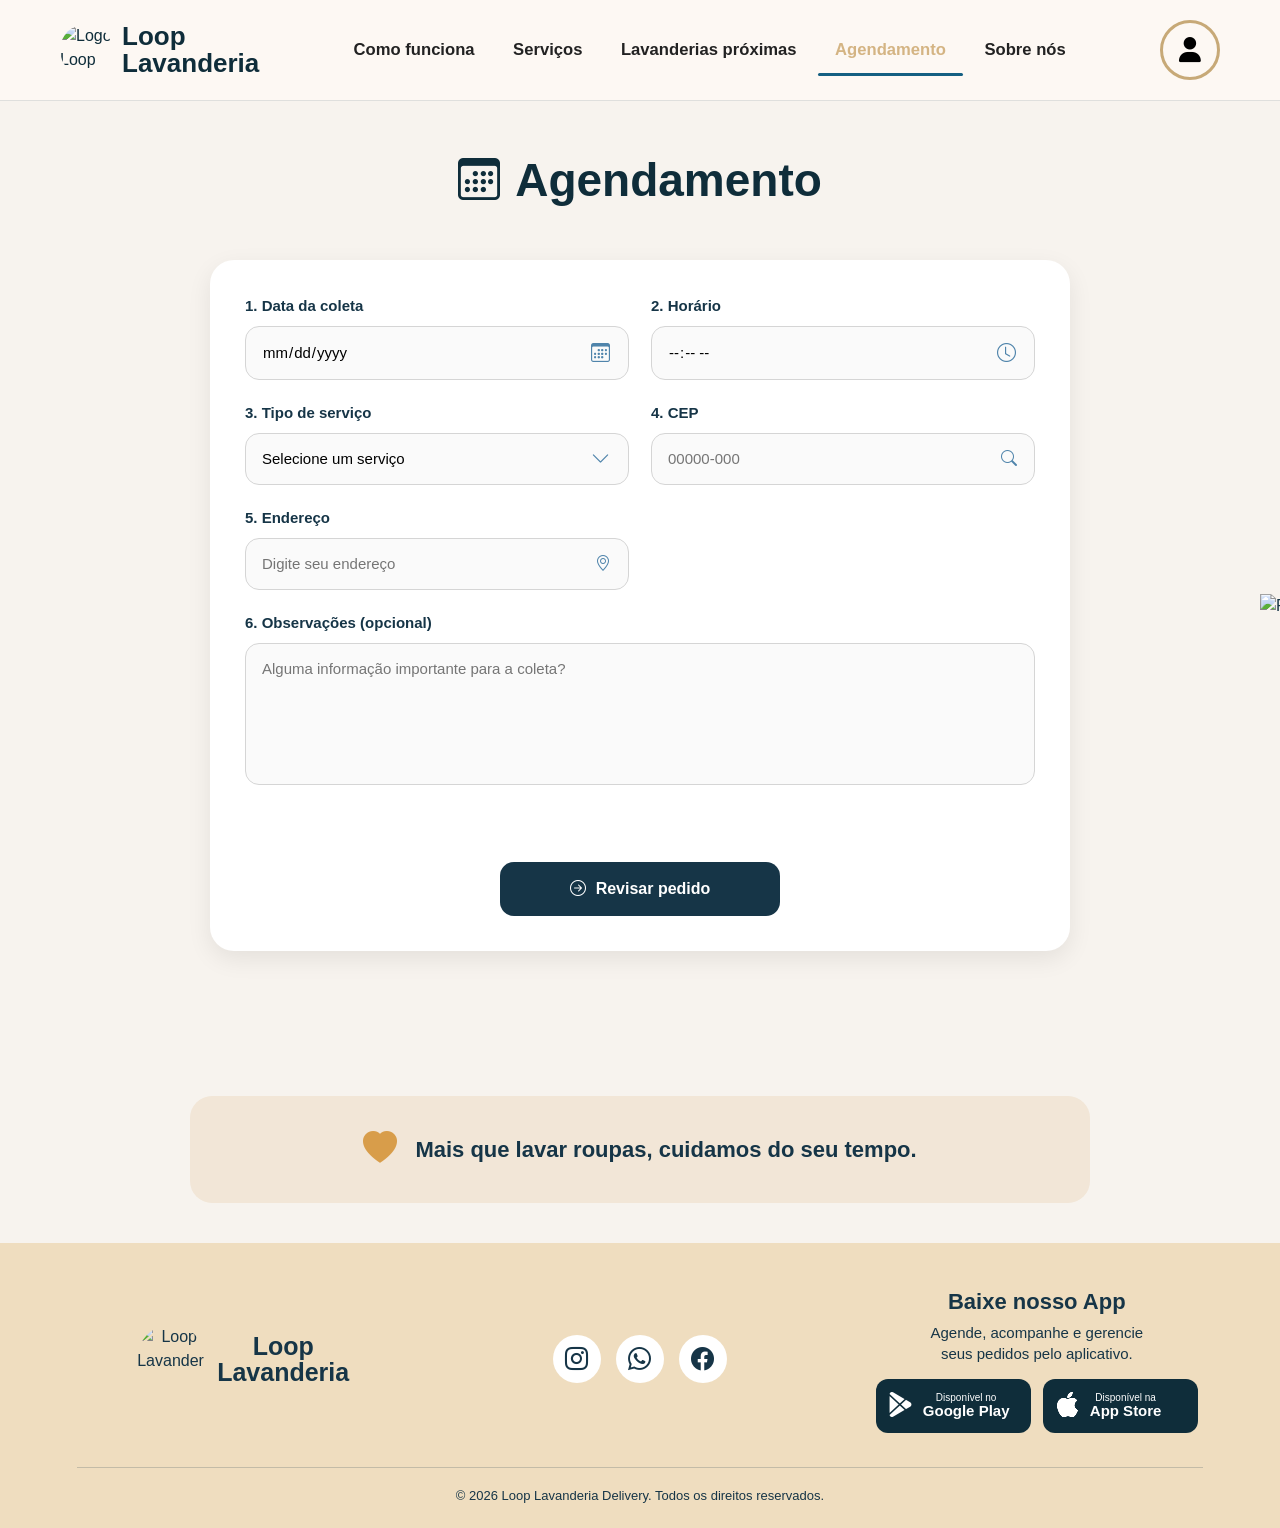
==== commit c3c1188f: "Atualizações pequenas" ====
--- a/agendamento.html
+++ b/agendamento.html
@@ -1,19 +1,18 @@
 <!DOCTYPE html>
 <html lang="pt-BR">
-
 
 <head>
     <meta charset="UTF-8">
     <meta name="viewport" content="width=device-width, initial-scale=1.0">
     <title> Agendamento - Loop Lavanderia </title>
 
-    <link rel="stylesheet" href="style.css">
-    <link rel="stylesheet" href="https://cdn.jsdelivr.net/npm/bootstrap-icons@1.11.3/font/bootstrap-icons.min.css">
-    <link rel="stylesheet" href="https://cdnjs.cloudflare.com/ajax/libs/font-awesome/6.5.1/css/all.min.css">
+    <link rel="stylesheet" href="style.css">
+    <link rel="stylesheet" href="https://cdn.jsdelivr.net/npm/bootstrap-icons@1.11.3/font/bootstrap-icons.min.css">
+    <link rel="stylesheet" href="https://cdnjs.cloudflare.com/ajax/libs/font-awesome/6.5.1/css/all.min.css">
     <link rel="icon" type="image/png" href="imgs/logo.png">
 </head>
 
-<body class="pagina-agendamento">
+<body class="pagina-agendamento">
 
      <!-- Modal de confirmação -->
 <div id="modalConfirmacao" class="modal oculto">
@@ -36,27 +35,27 @@
 </div>
 
     <div class="pagina-agendamento">
-        <header>
-        <a href="index.html" class="logo">
-            <p><img src="https://i.ibb.co/5hFzRjt0/logo.png" alt="Logo Loop Lavanderia" width="50"></p>
-            <h3>Loop <br>Lavanderia</h3>
-        </a>
-
-        <button class="menu-toggle" type="button" aria-label="Abrir menu" aria-controls="menu-principal" aria-expanded="false">
-            <i class="fa-solid fa-bars" aria-hidden="true"></i>
-        </button>
-
-        <nav id="menu-principal">
-            <a href="como-funciona.html" class="menu">Como funciona</a>
-            <a href="nossos-servicos.html" class="menu">Serviços</a>
-            <a href="localizacao.html" class="menu">Lavanderias próximas</a>
-            <a href="agendamento.html" class="menu menu-ativo">Agendamento</a>
-            <a href="sobre-nos.html" class="menu">Sobre nós</a>
-        </nav>
-
-        <div class="perfil">
-            <i class="fa-solid fa-user"></i>
-        </div>
+        <header>
+        <a href="index.html" class="logo">
+            <p><img src="https://i.ibb.co/5hFzRjt0/logo.png" alt="Logo Loop Lavanderia" width="50"></p>
+            <h3>Loop <br>Lavanderia</h3>
+        </a>
+
+        <button class="menu-toggle" type="button" aria-label="Abrir menu" aria-controls="menu-principal" aria-expanded="false">
+            <i class="fa-solid fa-bars" aria-hidden="true"></i>
+        </button>
+
+        <nav id="menu-principal">
+            <a href="como-funciona.html" class="menu">Como funciona</a>
+            <a href="nossos-servicos.html" class="menu">Serviços</a>
+            <a href="localizacao.html" class="menu">Lavanderias próximas</a>
+            <a href="agendamento.html" class="menu menu-ativo">Agendamento</a>
+            <a href="sobre-nos.html" class="menu">Sobre nós</a>
+        </nav>
+
+        <div class="perfil">
+            <i class="fa-solid fa-user"></i>
+        </div>
     </header>
 
         <main class="conteudo">
@@ -72,31 +71,31 @@
                     <form id="formAgendamento">
                         <div class="grupo-campos">
 
-                            <div class="campo">
-                                <label for="data"> 1. Data da coleta </label>
-                                <div class="input-data-hora">
-                                    <input type="date" id="data" name="data" required>
-                                    <i class="bi bi-calendar3" aria-hidden="true"></i>
-                                </div>
-                            </div>
-
-                            <div class="campo">
-                                <label for="horario"> 2. Horário </label>
-                                <div class="input-data-hora">
-                                    <input type="time" id="horario" name="horario" required>
-                                    <i class="bi bi-clock" aria-hidden="true"></i>
-                                </div>
-                            </div>
-
-                            <div class="campo">
-                                <label for="servico"> 3. Tipo de serviço </label>
-                                <div class="input-servico">
-                                    <select id="servico" name="servico" required>
-                                        <option value=""> Selecione um serviço </option>
-                                    </select>
-                                    <i class="bi bi-chevron-down" aria-hidden="true"></i>
-                                </div>
-                            </div>
+                            <div class="campo">
+                                <label for="data"> 1. Data da coleta </label>
+                                <div class="input-data-hora">
+                                    <input type="date" id="data" name="data" required>
+                                    <i class="bi bi-calendar3" aria-hidden="true"></i>
+                                </div>
+                            </div>
+
+                            <div class="campo">
+                                <label for="horario"> 2. Horário </label>
+                                <div class="input-data-hora">
+                                    <input type="time" id="horario" name="horario" required>
+                                    <i class="bi bi-clock" aria-hidden="true"></i>
+                                </div>
+                            </div>
+
+                            <div class="campo">
+                                <label for="servico"> 3. Tipo de serviço </label>
+                                <div class="input-servico">
+                                    <select id="servico" name="servico" required>
+                                        <option value=""> Selecione um serviço </option>
+                                    </select>
+                                    <i class="bi bi-chevron-down" aria-hidden="true"></i>
+                                </div>
+                            </div>
 
                             <div class="campo">
                                 <label for="cep"> 4. CEP </label>
@@ -166,9 +165,9 @@
                         </div>
                     </div>
 
-                    <div class="icone-resumo" aria-hidden="true">
-                        <i id="iconeResumoServico" class="bi bi-basket2"></i>
-                    </div>
+                    <div class="icone-resumo" aria-hidden="true">
+                        <i id="iconeResumoServico" class="bi bi-basket2"></i>
+                    </div>
 
                     <button type="button" id="btnConfirmar" class="botao botao-confirmar">
                         Confirmar agendamento
@@ -254,7 +253,7 @@
         </footer>
     </div>
 
-    <script src="script.js"></script>
+    <script src="script.js"></script>
 
 </body>
 
--- a/style.css
+++ b/style.css
@@ -1,2385 +1,2420 @@
-/*
- * Loop Lavanderia — folha de estilos unificada
- * Organização: base compartilhada, componentes globais e páginas isoladas.
- * Cada regra específica está limitada à classe do respectivo <body>.
- */
-
-/* ==========================================================
-   1. BASE GLOBAL
-   ========================================================== */
-:root {
-  --cor-fundo: #FDF8F3;
-  --cor-fundo-secundario: #F1DEC4;
-  --cor-rodape: #EFDDBF;
-  --cor-titulo: #0F2D3A;
-  --cor-texto: #163547;
-  --cor-primaria: #156082;
-  --cor-destaque: #D4B483;
-  --cor-branca: #FFFFFF;
-  --sombra-suave: 0 10px 28px rgba(15, 45, 58, 0.10);
-  --largura-conteudo: 1400px;
-}
-
-* {
-  box-sizing: border-box;
-}
-
-html {
-  scroll-behavior: smooth;
-}
-
-body {
-  min-width: 320px;
-  margin: 0;
-  overflow-x: hidden;
-  background: var(--cor-fundo);
-  color: var(--cor-texto);
-  font-family: Arial, Helvetica, sans-serif;
-  line-height: 1.5;
-}
-
-img {
-  display: block;
-  max-width: 100%;
-}
-
-button,
-input,
-select,
-textarea {
-  font: inherit;
-}
-
-button,
-a {
-  -webkit-tap-highlight-color: transparent;
-}
-
-/* O conteúdo destas páginas usa o mesmo fundo da área principal de Agendamento. */
-body.pagina-index .hero,
-body.pagina-como .como-funciona,
-body.pagina-localizacao main {
-  background: var(--cor-fundo);
-}
-
-/* ==========================================================
-   2. CABEÇALHO COMPARTILHADO
-   ========================================================== */
-body[class^="pagina-"] header {
-  position: relative;
-  z-index: 100;
-  display: grid;
-  grid-template-columns: auto minmax(0, 1fr) auto;
-  align-items: center;
-  min-height: 101px;
-  padding: 20px 60px;
-  border-bottom: 1px solid rgba(15, 45, 58, 0.12);
-  background: var(--cor-fundo);
-}
-
-body[class^="pagina-"] header > .logo {
-  display: flex;
-  align-items: center;
-  gap: 10px;
-  color: var(--cor-titulo);
-  text-decoration: none;
-}
-
-body[class^="pagina-"] header > .logo p {
-  display: flex;
-  margin: 0;
-}
-
-body[class^="pagina-"] header > .logo img,
-body[class^="pagina-"] .rodape-logo img {
-  width: 52px;
-  aspect-ratio: 1;
-  border-radius: 50%;
-  object-fit: cover;
-}
-
-body[class^="pagina-"] header > .logo h3 {
-  margin: 0;
-  color: var(--cor-titulo);
-  font-size: 26px;
-  line-height: 1.05;
-}
-
-body[class^="pagina-"] header nav {
-  display: flex;
-  justify-content: center;
-  align-items: center;
-  gap: 4px;
-}
-
-body[class^="pagina-"] header nav a {
-  position: relative;
-  display: block;
-  padding: 16px clamp(10px, 1.35vw, 22px);
-  color: #222;
-  font-size: clamp(16px, 1.3vw, 19px);
-  font-weight: 600;
-  line-height: 1.2;
-  text-decoration: none;
-  white-space: nowrap;
-  transition: color 0.2s ease;
-}
-
-body[class^="pagina-"] header nav a::after {
-  position: absolute;
-  right: 0;
-  bottom: 0;
-  left: 0;
-  height: 3px;
-  border-radius: 999px;
-  background: var(--cor-primaria);
-  content: "";
-  transform: scaleX(0);
-  transform-origin: left;
-  transition: transform 0.2s ease;
-}
-
-body[class^="pagina-"] header nav a:hover,
-body[class^="pagina-"] header nav a:focus-visible,
-body[class^="pagina-"] header nav a.menu-ativo {
-  color: var(--cor-destaque);
-}
-
-body[class^="pagina-"] header nav a:hover::after,
-body[class^="pagina-"] header nav a:focus-visible::after,
-body[class^="pagina-"] header nav a.menu-ativo::after {
-  transform: scaleX(1);
-}
-
-body[class^="pagina-"] .perfil {
-  display: flex;
-  width: 60px;
-  height: 60px;
-  align-items: center;
-  justify-content: center;
-  border: 3px solid #C7A977;
-  border-radius: 50%;
-}
-
-body[class^="pagina-"] .login {
-  display: grid;
-  width: 100%;
-  height: 100%;
-  padding: 0;
-  border: 0;
-  border-radius: inherit;
-  background: transparent;
-  color: #000;
-  cursor: pointer;
-  place-items: center;
-}
-
-body[class^="pagina-"] .login i {
-  font-size: 25px;
-}
-
-body[class^="pagina-"] .menu-toggle {
-  display: none;
-  width: 46px;
-  height: 46px;
-  border: 1px solid rgba(7, 59, 76, 0.2);
-  border-radius: 12px;
-  background: transparent;
-  color: var(--cor-titulo);
-  font-size: 22px;
-  cursor: pointer;
-}
-
-/* ==========================================================
-   3. MODAIS DE LOGIN E CADASTRO
-   ========================================================== */
-.fundo-ml {
-  position: fixed;
-  z-index: 9998;
-  inset: 0;
-  display: none;
-  background: rgba(15, 45, 58, 0.58);
-  backdrop-filter: blur(3px);
-}
-
-.fundo-ml.is-open {
-  display: block;
-}
-
-.mod-login,
-.form-cadas {
-  position: fixed;
-  z-index: 9999;
-  top: 50%;
-  left: 50%;
-  display: none;
-  width: min(92vw, 440px);
-  max-height: min(90vh, 720px);
-  flex-direction: column;
-  overflow-y: auto;
-  padding: 34px;
-  border: 1px solid rgba(15, 45, 58, 0.12);
-  border-radius: 24px;
-  background: var(--cor-branca);
-  box-shadow: 0 24px 70px rgba(15, 45, 58, 0.28);
-  transform: translate(-50%, -50%);
-}
-
-.mod-login.is-open,
-.form-cadas.is-open {
-  display: flex;
-}
-
-.modal-fechar-login {
-  position: absolute;
-  top: 14px;
-  right: 14px;
-  display: grid;
-  width: 40px;
-  height: 40px;
-  padding: 0;
-  border: 0;
-  border-radius: 50%;
-  background: #F4EADC;
-  color: var(--cor-titulo);
-  cursor: pointer;
-  place-items: center;
-}
-
-.txtac {
-  margin: 0 42px 24px 0;
-  color: var(--cor-titulo);
-  font-size: clamp(26px, 4vw, 34px);
-  line-height: 1.15;
-}
-
-.form_login,
-.form_cadastro {
-  display: grid;
-  gap: 10px;
-}
-
-.form_login label,
-.form_cadastro label {
-  color: var(--cor-texto);
-  font-weight: 700;
-}
-
-.form_login input,
-.form_cadastro input {
-  width: 100%;
-  min-height: 48px;
-  padding: 11px 14px;
-  border: 1px solid #C8D0D4;
-  border-radius: 12px;
-  background: #FFF;
-  color: var(--cor-texto);
-  outline: none;
-}
-
-.form_login input:focus,
-.form_cadastro input:focus {
-  border-color: var(--cor-primaria);
-  box-shadow: 0 0 0 3px rgba(21, 96, 130, 0.15);
-}
-
-.form_login button,
-.form_cadastro button {
-  min-height: 48px;
-  margin-top: 6px;
-  padding: 11px 18px;
-  border: 1px solid var(--cor-titulo);
-  border-radius: 12px;
-  font-weight: 700;
-  cursor: pointer;
-}
-
-.entrar-log,
-.cadastrar-log {
-  background: var(--cor-titulo);
-  color: #FFF;
-}
-
-.registar-log,
-.voltar-log {
-  background: transparent;
-  color: var(--cor-titulo);
-}
-
-body.modal-aberto {
-  overflow: hidden;
-}
-
-/* ==========================================================
-   4. RODAPÉ COMPARTILHADO — UMA ÚNICA CONFIGURAÇÃO
-   ========================================================== */
-body[class^="pagina-"] .rodape {
-  width: 100%;
-  margin-top: auto;
-  padding: 42px clamp(24px, 6vw, 90px) 22px;
-  background: var(--cor-rodape);
-  color: var(--cor-texto);
-}
-
-body[class^="pagina-"] .rodape-superior {
-  display: grid;
-  width: min(100%, var(--largura-conteudo));
-  margin: 0 auto;
-  grid-template-columns: minmax(210px, 1fr) auto minmax(320px, 1.35fr);
-  align-items: center;
-  gap: clamp(28px, 5vw, 76px);
-}
-
-body[class^="pagina-"] .rodape-logo a {
-  display: inline-flex;
-  align-items: center;
-  gap: 12px;
-  color: inherit;
-  text-decoration: none;
-}
-
-body[class^="pagina-"] .rodape-logo img {
-  width: 68px;
-}
-
-body[class^="pagina-"] .logo-texto {
-  display: flex;
-  flex-direction: column;
-  color: var(--cor-texto);
-  font-size: 25px;
-  font-weight: 700;
-  line-height: 1.05;
-}
-
-body[class^="pagina-"] .rodape-redes {
-  display: flex;
-  align-items: center;
-  justify-content: center;
-  gap: 15px;
-}
-
-body[class^="pagina-"] .rodape-redes a {
-  display: grid;
-  width: 48px;
-  height: 48px;
-  border-radius: 50%;
-  background: var(--cor-branca);
-  color: var(--cor-texto);
-  font-size: 23px;
-  text-decoration: none;
-  place-items: center;
-  transition: transform 0.2s ease, background 0.2s ease, color 0.2s ease;
-}
-
-body[class^="pagina-"] .rodape-redes a:hover,
-body[class^="pagina-"] .rodape-redes a:focus-visible {
-  background: var(--cor-primaria);
-  color: #FFF;
-  transform: translateY(-2px);
-}
-
-body[class^="pagina-"] .rodape-app {
-  justify-self: end;
-}
-
-body[class^="pagina-"] .rodape-app h3 {
-  margin: 0 0 4px;
-  color: var(--cor-texto);
-  font-size: 22px;
-}
-
-body[class^="pagina-"] .rodape-app p {
-  margin: 0 0 15px;
-  color: var(--cor-texto);
-  font-size: 15px;
-  line-height: 1.4;
-}
-
-body[class^="pagina-"] .botoes-app {
-  display: grid;
-  grid-template-columns: repeat(2, 155px);
-  gap: 12px;
-}
-
-body[class^="pagina-"] .store {
-  display: flex;
-  width: 155px;
-  min-height: 54px;
-  align-items: center;
-  gap: 10px;
-  padding: 8px 12px;
-  border-radius: 12px;
-  background: var(--cor-titulo);
-  color: #FFF;
-  text-decoration: none;
-}
-
-body[class^="pagina-"] .store > i {
-  flex: 0 0 auto;
-  font-size: 25px;
-}
-
-body[class^="pagina-"] .store > div {
-  display: flex;
-  min-width: 0;
-  flex-direction: column;
-  line-height: 1.05;
-}
-
-body[class^="pagina-"] .store small {
-  font-size: 10px;
-}
-
-body[class^="pagina-"] .store span {
-  font-size: 15px;
-  font-weight: 700;
-  white-space: nowrap;
-}
-
-body[class^="pagina-"] .linha {
-  width: min(100%, var(--largura-conteudo));
-  height: 1px;
-  margin: 34px auto 18px;
-  background: rgba(22, 53, 71, 0.2);
-}
-
-body[class^="pagina-"] .copyright {
-  width: min(100%, var(--largura-conteudo));
-  margin: 0 auto;
-  color: var(--cor-texto);
-  font-size: 13px;
-  text-align: center;
-}
-
-/* ==========================================================
-   5. ACABAMENTOS SOLICITADOS
-   ========================================================== */
-/* Fundos claros dos ícones recebem cantos arredondados consistentes. */
-.pagina-index .beneficios .item i,
-.pagina-como .icone,
-.pagina-servicos .icone-servico,
-.pagina-agendamento .icone-resumo,
-.pagina-sobre .diferenciais .card i {
-  border-radius: 18px;
-}
-
-/* ==========================================================
-   6. RESPONSIVIDADE COMPARTILHADA
-   ========================================================== */
-@media (max-width: 1080px) {
-  body[class^="pagina-"] header {
-    grid-template-columns: auto auto auto;
-    padding: 16px 28px;
-  }
-
-  body[class^="pagina-"] .menu-toggle {
-    display: grid;
-    margin-left: auto;
-    place-items: center;
-  }
-
-  body[class^="pagina-"] header nav {
-    position: absolute;
-    z-index: 120;
-    top: calc(100% + 8px);
-    right: 24px;
-    left: 24px;
-    display: none;
-    padding: 12px;
-    border: 1px solid rgba(15, 45, 58, 0.12);
-    border-radius: 16px;
-    background: #FFF;
-    box-shadow: var(--sombra-suave);
-  }
-
-  body[class^="pagina-"] header nav.is-open {
-    display: grid;
-  }
-
-  body[class^="pagina-"] header nav a {
-    width: 100%;
-    padding: 13px 14px;
-    border-radius: 10px;
-    text-align: center;
-  }
-
-  body[class^="pagina-"] header nav a::after {
-    display: none;
-  }
-
-  body[class^="pagina-"] .perfil {
-    width: 48px;
-    height: 48px;
-    margin-left: 14px;
-    border-width: 2px;
-  }
-
-  body[class^="pagina-"] .rodape-superior {
-    grid-template-columns: 1fr 1fr;
-  }
-
-  body[class^="pagina-"] .rodape-app {
-    grid-column: 1 / -1;
-    justify-self: center;
-    text-align: center;
-  }
-}
-
-@media (max-width: 720px) {
-  body[class^="pagina-"] header {
-    min-height: 82px;
-    padding: 14px 18px;
-  }
-
-  body[class^="pagina-"] header > .logo img {
-    width: 44px;
-  }
-
-  body[class^="pagina-"] header > .logo h3 {
-    font-size: 20px;
-  }
-
-  body[class^="pagina-"] .menu-toggle {
-    width: 42px;
-    height: 42px;
-  }
-
-  body[class^="pagina-"] .perfil {
-    width: 42px;
-    height: 42px;
-    margin-left: 10px;
-  }
-
-  body[class^="pagina-"] .login i {
-    font-size: 20px;
-  }
-
-  body[class^="pagina-"] .rodape {
-    padding: 36px 20px 20px;
-  }
-
-  body[class^="pagina-"] .rodape-superior {
-    grid-template-columns: 1fr;
-    justify-items: center;
-    gap: 28px;
-    text-align: center;
-  }
-
-  body[class^="pagina-"] .rodape-logo,
-  body[class^="pagina-"] .rodape-redes,
-  body[class^="pagina-"] .rodape-app {
-    grid-column: auto;
-    justify-self: center;
-  }
-
-  body[class^="pagina-"] .rodape-app p br {
-    display: none;
-  }
-
-  body[class^="pagina-"] .linha {
-    margin-top: 30px;
-  }
-}
-
-@media (max-width: 520px) {
-  body[class^="pagina-"] header {
-    grid-template-columns: minmax(0, 1fr) auto auto;
-    padding-inline: 14px;
-  }
-
-  body[class^="pagina-"] header > .logo {
-    gap: 7px;
-  }
-
-  body[class^="pagina-"] header > .logo h3 {
-    font-size: 18px;
-  }
-
-  .mod-login,
-  .form-cadas {
-    width: calc(100vw - 24px);
-    max-height: calc(100dvh - 24px);
-    padding: 26px 20px 22px;
-    border-radius: 18px;
-  }
-
-  body[class^="pagina-"] .botoes-app {
-    width: min(100%, 322px);
-    grid-template-columns: repeat(2, minmax(0, 155px));
-    justify-content: center;
-  }
-}
-
-@media (max-width: 360px) {
-  body[class^="pagina-"] header > .logo h3 {
-    display: none;
-  }
-
-  body[class^="pagina-"] .botoes-app {
-    grid-template-columns: 155px;
-  }
-}
-
-@media (prefers-reduced-motion: reduce) {
-  *,
-  *::before,
-  *::after {
-    scroll-behavior: auto !important;
-    transition-duration: 0.01ms !important;
-    animation-duration: 0.01ms !important;
-    animation-iteration-count: 1 !important;
-  }
-}
-
-/* ==========================================================
-+   7. PÁGINA INICIAL — ESTILOS-BASE
-+   ========================================================== */
-.pagina-index * {
-    margin: 0;
-    padding: 0;
-    box-sizing: border-box;
-    font-family: Arial, sans-serif;
-}
-
-body.pagina-index {
-    background: #FDF8F3;
-}
-
-/* HEADER */
-
-.pagina-index .npedido{
-    font-family: Inder, sans-serif;
-    font-size: 30px;
-    color: #073B4C;
-    width: auto;
-    height: auto;
-    margin-top: 2rem;
-    padding-bottom: 1rem;
-}
-.pagina-index .pedidost{display: flex;
-    flex-direction: column;
-    justify-content: center;
-    align-items: center;
-    margin-top: -2rem;
-    
-}
-.pagina-index .logostsa{
-    display: flex;
-    flex-direction: column;
-    justify-content: center;
-    align-items: center;
-    width: 2.5rem;;
-    background-color: none;
-    border-radius: 50%;
-}
-.pagina-index .status{
-    display: flex;
-    justify-content: center;
-    align-items: center;
-    width: 50px;
-    height: 50px;
-    border-radius: 50%;
-    background-color: #0F2D3A;
-    margin-top: 2.2rem;
-    margin-right: 15rem;
-}
-.pagina-index .status2{
-    display: flex;
-    justify-content: center;
-    align-items: center;
-    width: 50px;
-    height: 50px;
-    border-radius: 50%;
-    border: #0F2D3A solid 2px;
-    margin-top: 2rem;
-    margin-left: 1.2rem;
-}
-.pagina-index .alinhamento{
-    display: block;
-    justify-content: center;
-    align-items: center;
-    margin-left: 5rem;
-    margin-top: -3.2rem;
-}
-.pagina-index .status3{
-    display: flex;
-    justify-content: center;
-    align-items: center;
-    width: 50px;
-    height: 50px;
-    border-radius: 50%;
-    border: #0F2D3A solid 2px;
-    margin-top: 2rem;
-    margin-right: 15rem;
-}
-.pagina-index hr{   
-    transform: rotate(90deg);
-    color:  #0F2D3A;
-    width: 6.7rem;
-    margin-top: 1rem;
-    margin-right: 15rem;
-    
-}
-.pagina-index .cardstatus{
-    display: flex;
-    flex-direction: column;
-    background-color: #F9EFE2;
-    width: 30rem;
-    height: 9.2rem;
-    justify-content: center;
-    align-items: center;
-    gap: 10px;
-    margin-top: 7rem;
-    margin-left: 5rem;
-    margin-bottom: 3rem;
-    border-radius: 10px;
-}
-.pagina-index .cardstatus .txtst{
-    font-size: 20px;
-    color: #073B4C;
-    font-weight: bold;
-}
-.pagina-index .cardstatus .horaprev{
-    font-size: 18px;
-    color: #073B4C;
-    padding-bottom: 4rem;
-}
-.pagina-index .cardstatus .caminhao{
-    font-size: 40px;
-    color: #073B4C;
-    padding-top: 2rem;
-    padding-top: 2rem;
-}
-.pagina-index .check-white {
-    color: white;
-    font-size: 24px;
-  }
-
-
-/* HERO */
-
-.pagina-index .hero {
-    display: flex;
-    justify-content: space-between;
-    align-items: center;
-
-    padding: 50px 80px;
-    gap: 50px;
-}
-.pagina-index .hero-pedidos {
-    display: flex;
-    flex-direction: column;
-    justify-content: center;
-    align-items: center;
-    
-
-}
-.pagina-index .stats{
-    display: flex;
-    flex-direction: column;
-    justify-content: center;
-    align-items: center;
-    gap: 30px;
-    margin-top: 2rem;
-}
-.pagina-index .pedidos1{
-    font-size: 50px;
-    margin-top: 2rem;
-    padding-bottom: 2rem;
-    color: #073B4C;
-}
-
-.pagina-index .hero-text {
-    flex: 1;
-}
-
-.pagina-index .hero-text h1 {
-    font-size: 72px;
-    color: #0F2D3A;
-    line-height: 1.1;
-
-    text-shadow: 3px 3px 3px rgba(0, 0, 0, .2);
-
-    margin-bottom: 30px;
-}
-
-.pagina-index .hero-text p {
-    font-size: 24px;
-    color: #6F6F6F;
-
-    max-width: 650px;
-
-    margin-bottom: 40px;
-}
-
-/* BOTÕES */
-
-.pagina-index .botoes {
-    display: flex;
-    gap: 20px;
-
-    margin-bottom: 60px;
-}
-
-.pagina-index .btn-primario {
-    padding: 18px 40px;
-
-    border: none;
-    border-radius: 15px;
-
-    background: #073B4C;
-    color: white;
-
-    font-size: 20px;
-    cursor: pointer;
-    transition: .3s;
-}
-
-.pagina-index .btn-primario:hover {
-    transform: translateY(-3px);
-}
-
-.pagina-index .btn-secondario {
-    padding: 18px 40px;
-
-    border: 2px solid #D4B483;
-    border-radius: 15px;
-
-    background: transparent;
-
-    font-size: 20px;
-    color: #073B4C;
-
-    cursor: pointer;
-    transition: .3s;
-}
-
-.pagina-index .btn-secondario:hover {
-    background: #D4B483;
-}
-
-/* BENEFÍCIOS */
-
-.pagina-index .beneficios {
-    display: flex;
-    gap: 70px;
-
-    margin-bottom: 60px;
-}
-
-.pagina-index .item {
-    text-align: center;
-    transition:.4s;
-}
-
-.pagina-index .item:hover{
-    transform:translateY(-10px);
-}
-
-.pagina-index .item i {
-    font-size: 55px;
-    color: #156082;
-
-    margin-bottom: 15px;
-}
-
-.pagina-index .item h4 {
-    color: #156082;
-    font-size: 24px;
-    font-weight: 500;
-}
-
-/* CARD */
-
-.pagina-index .card-info {
-    width: 480px;
-    height: 7rem;
-
-    display: flex;
-    align-items: center;
-    gap: 20px;
-
-    background: #EFDDBF;
-
-    padding: 25px;
-
-    border-radius: 20px;
-    margin: 0;
-    font-size: 20px;
-    color: #073B4C;
-    margin-left: 5rem;
-
-}
-
-.pagina-index .card-info i {
-    font-size: 40px;
-    color: #D9923B;
-}
-
-
-
-/* IMAGEM */
-
-.pagina-index .hero-imagem {
-    flex: 1;
-    border-radius: none;
-}
-
-.pagina-index .hero-image img {
-    width: 100%;
-    border-radius: 50px;
-    object-fit: cover;
-    box-shadow: 0 10px 20px rgba(0, 0, 0, .15);
-
-}
-
-
-/* FOOTER */
-
-.pagina-index .paragrafo1 {
-    display: block;
-    margin-top: 3rem;
-
-
-}
-.pagina-index .localizacao{
-    display: inline-block;
-}
-.pagina-index .lavtxt{
-    font-size: 30px;
-    color: #073B4C;
-    margin-left: 5rem;
-    margin-top: 3rem;
-}
-.pagina-index .card12{
-    display: flex;
-    justify-content: center;
-    align-items: center;
-    width: 19rem;
-    height: 6.2rem;
-    background-color: #e2e2e2;
-    margin-left: 5rem;
-    margin-top: 3rem;
-    border-radius: 2rem;
-    font-size: 20px;
-    color: #073B4C;
-}
-.pagina-index .card13{
-    display: flex;
-    justify-content: center;
-    align-items: center;
-    width: 19rem;
-    height: 6.2rem;
-    border-radius: 1px solid #073B4C;
-    box-shadow: #171e20 1px 2px 8px;
-    margin-left: 5rem;
-    margin-top: 3rem;
-    border-radius: 1rem;
-    font-size: 14px;
-    color: #073B4C;
-    margin-bottom: 3rem;
-}
-.pagina-index .card13:hover{
-    box-shadow: #e2e2e2 1px 2px 8px;
-    border: 4px solid #eee1d2;
-    transform: scale(1);
-    transition: 0.8s;
-}
-.pagina-index .card13 i{
-    font-size: 40px;
-    color: #073B4C;
-    margin-right: 1rem;
-    padding: auto;
-    box-shadow: #156082;
-}
-.pagina-index .card13 .linhas{
-    display: flex;
-    
-}
-.pagina-index .aberto{
-    background-color: #dca76663;
-    border-radius: 1rem;
-    padding: 0.22rem;
-    margin-left: 1.2rem;
-}
-.pagina-index .fechada{
-
-    background-color: #b0b0b0;
-    border-radius: 1rem;
-    padding: 0.22rem;
-    margin-left: 1.2rem;
-
-
-
-    
-}
-.pagina-index .star2{
-    font-size: 1rem;
-    margin-left: 1rem;
-}
-.pagina-index .mapa{
-    display: flex;
-    justify-content: center;
-    align-items: center;
-    margin-top: -30rem;
-    margin-left: 45rem;
-    margin-bottom: 5rem;
-    width: 100%;
-    max-width: 900px;
-}
-
-
-/* RESPONSIVO */
-@media(max-width: 768px) {
-
-    .pagina-index .hero {
-        flex-direction: column;
-        padding: 30px;
-    }
-    .pagina-index .hero-pedidos {
-        flex-direction: column;
-        padding: 30px;
-    }
-
-    .pagina-index .hero-text h1 {
-        font-size: 50px;
-    }
-
-    .pagina-index .hero-text p {
-        font-size: 20px;
-    }
-
-    .pagina-index .beneficios {
-        flex-direction: column;
-        align-items: center;
-    }
-
-    .pagina-index .card-info {
-        width: 100%;
-    }
-}
-
-/* HEADER */
-
-/* HERO */
-.pagina-index .hero {
-    display: flex;
-    justify-content: space-between;
-    align-items: center;
-
-    padding: 50px 80pxo;
-    gap: 50px;
-}
-
-.pagina-index .hero-text h1 {
-    font-size: 72px;
-    color: #073B4C;
-    line-height: 1.1;
-
-    text-shadow: 3px 3px 3px rgba(0, 0, 0, .2);
-
-    margin-bottom: 30px;
-}
-
-/* BOTÕES */
-
-/* BENEFÍCIOS */
-
-/* CARD */
-
-
-
-/* IMAGEM */
-
-
-/* RESPONSIVO */
-
-/* ==========================================================
-+   8. PÁGINA INICIAL — AJUSTES RESPONSIVOS
-+   ========================================================== */
-/* Ajustes exclusivos da página inicial.
-   Este arquivo mantém o style.css compartilhado intacto. */
-
-.pagina-index .hero-text > p,
-.pagina-index .card-info .paragrafo1 {
-    color: #1C1C1C;
-}
-
-.pagina-index .hero-text {
-    min-width: 0;
-    width: 100%;
-}
-
-.pagina-index .hero-text h1 {
-    color: #0F2D3A;
-    font-size: clamp(44px, 5vw, 72px);
-    text-wrap: balance;
-    overflow-wrap: break-word;
-}
-
-.pagina-index .hero-text > p {
-    max-width: 650px;
-    font-size: clamp(18px, 1.7vw, 24px);
-    line-height: 1.5;
-    text-wrap: pretty;
-    overflow-wrap: break-word;
-}
-
-.pagina-index .card-info {
-    width: min(100%, 480px);
-    height: auto;
-    min-height: 112px;
-    margin-left: 0;
-}
-
-.pagina-index .card-info .paragrafo1 {
-    margin: 0;
-    font-size: clamp(16px, 1.5vw, 20px);
-    line-height: 1.45;
-}
-
-.pagina-index .btn-primario {
-    display: inline-flex;
-    align-items: center;
-    justify-content: center;
-    background: #0F2D3A;
-    text-decoration: none;
-}
-
-.pagina-index .btn-secondario {
-    display: inline-flex;
-    align-items: center;
-    justify-content: center;
-    text-decoration: none;
-}
-
-.pagina-index .hero-imagem img {
-    display: block;
-    width: 100%;
-    height: auto;
-}
-
-@media (max-width: 900px) {
-    .pagina-index .hero {
-        flex-direction: column;
-        align-items: stretch;
-        padding: 42px 32px;
-    }
-
-    .pagina-index .hero-text h1 {
-        font-size: clamp(42px, 8vw, 60px);
-    }
-
-    .pagina-index .hero-text > p {
-        max-width: 100%;
-        font-size: clamp(18px, 3vw, 22px);
-    }
-
-    .pagina-index .hero-imagem {
-        width: 100%;
-        max-width: 680px;
-        margin: 0 auto;
-    }
-}
-
-@media (max-width: 768px) {
-
-    .pagina-index .hero {
-        padding: 36px 24px;
-    }
-
-    .pagina-index .hero-text h1 {
-        font-size: clamp(38px, 11vw, 50px);
-    }
-
-    .pagina-index .hero-text > p {
-        font-size: clamp(18px, 5vw, 20px);
-    }
-
-    .pagina-index .botoes {
-        flex-wrap: wrap;
-    }
-}
-
-@media (max-width: 520px) {
-
-    .pagina-index .hero {
-        padding: 30px 18px;
-    }
-
-    .pagina-index .quebra-desktop {
-        display: none;
-    }
-
-    .pagina-index .hero-text h1 {
-        font-size: clamp(36px, 11vw, 48px);
-    }
-
-    .pagina-index .hero-text > p {
-        font-size: 18px;
-    }
-
-    .pagina-index .botoes {
-        flex-direction: column;
-    }
-
-    .pagina-index .btn-primario,
-    .pagina-index .btn-secondario {
-        width: 100%;
-    }
-}
-
-/* Revisão responsiva da página inicial */
-.pagina-index {
-    overflow-x: hidden;
-}
-
-.pagina-index .hero {
-    display: grid;
-    grid-template-columns: minmax(0, 1.05fr) minmax(340px, 0.95fr);
-    grid-template-areas:
-        "texto imagem"
-        "frase imagem";
-    align-items: center;
-    column-gap: clamp(36px, 5vw, 76px);
-    row-gap: 34px;
-    width: 100%;
-    max-width: 1600px;
-    margin: 0 auto;
-    padding: 56px clamp(40px, 5.5vw, 88px) 72px;
-}
-
-.pagina-index .hero-text {
-    grid-area: texto;
-    min-width: 0;
-}
-
-.pagina-index .hero-imagem {
-    grid-area: imagem;
-    min-width: 0;
-}
-
-.pagina-index .hero-imagem img {
-    display: block;
-    width: 100%;
-    height: auto;
-    max-width: 690px;
-    margin: 0 auto;
-}
-
-.pagina-index .beneficios {
-    display: grid;
-    grid-template-columns: repeat(3, minmax(0, 1fr));
-    gap: clamp(14px, 1.8vw, 24px);
-    width: 100%;
-    margin: 0;
-}
-
-.pagina-index .beneficios .item {
-    min-width: 0;
-    min-height: 205px;
-    padding: 28px 16px;
-    border: 2px solid #16384A;
-    border-radius: 35px;
-    background: #ECECEC;
-    display: flex;
-    flex-direction: column;
-    align-items: center;
-    justify-content: center;
-    text-align: center;
-    transition: transform 0.4s ease, box-shadow 0.4s ease;
-}
-
-.pagina-index .beneficios .item:hover {
-    transform: translateY(-10px);
-    box-shadow: 0 15px 25px rgba(15, 45, 58, 0.2);
-}
-
-.pagina-index .beneficios .item i {
-    margin-bottom: 24px;
-    color: #16384A;
-    font-size: 45px;
-}
-
-.pagina-index .beneficios .item h4 {
-    color: #16384A;
-    font-size: clamp(17px, 1.4vw, 22px);
-    line-height: 1.3;
-}
-
-.pagina-index .card-info {
-    grid-area: frase;
-    width: min(100%, 480px);
-    min-height: 112px;
-    height: auto;
-    margin: 0;
-    align-self: auto;
-    justify-self: start;
-}
-
-.pagina-index .card-info p {
-    min-width: 0;
-}
-
-/* Modal de login e cadastro */
-
-/* Rodapé */
-
-@media (max-width: 1200px) {
-    .pagina-index .hero {
-        grid-template-columns: minmax(0, 1fr) minmax(320px, 0.8fr);
-        padding-inline: 42px;
-        column-gap: 38px;
-    }
-
-    .pagina-index .beneficios .item {
-        min-height: 190px;
-        padding-inline: 12px;
-    }
-}
-
-@media (max-width: 1024px) {
-    .pagina-index .hero {
-        grid-template-columns: minmax(0, 1fr);
-        grid-template-areas:
-            "texto"
-            "imagem"
-            "frase";
-        gap: 44px;
-        padding: 50px 32px 64px;
-    }
-
-    .pagina-index .hero-text,
-    .pagina-index .hero-text h1,
-    .pagina-index .hero-text > p {
-        text-align: center;
-    }
-
-    .pagina-index .hero-text > p {
-        max-width: 680px;
-        margin-inline: auto;
-    }
-
-    .pagina-index .botoes {
-        justify-content: center;
-    }
-
-    .pagina-index .beneficios {
-        max-width: 820px;
-        margin-inline: auto;
-    }
-
-    .pagina-index .hero-imagem {
-        width: 100%;
-        max-width: 720px;
-        margin: 0 auto;
-    }
-
-    .pagina-index .card-info {
-        justify-self: center;
-    }
-}
-
-@media (max-width: 640px) {
-    .pagina-index .hero {
-        gap: 36px;
-        padding: 36px 18px 50px;
-    }
-
-    .pagina-index .beneficios {
-        grid-template-columns: minmax(0, 340px);
-        justify-content: center;
-        gap: 20px;
-    }
-
-    .pagina-index .beneficios .item {
-        min-height: 180px;
-    }
-
-    .pagina-index .hero-imagem {
-        max-width: 560px;
-    }
-
-    .pagina-index .card-info {
-        max-width: 460px;
-        padding: 20px;
-    }
-}
-
-@media (max-width: 360px) {
-
-    .pagina-index .hero {
-        padding-inline: 14px;
-    }
-
-    .pagina-index .hero-text h1 {
-        font-size: 34px;
-    }
-
-    .pagina-index .card-info {
-        flex-direction: column;
-        text-align: center;
-    }
-}
-
-/* Padronização dos botões das lojas com as demais páginas */
-
-/* ==========================================================
-+   9. COMO FUNCIONA
-+   ========================================================== */
-.pagina-como *{
-    margin:0;
-    padding:0;
-    box-sizing:border-box;
-    font-family: Arial, sans-serif;
-}
- 
-body.pagina-como{
-    background:#FDF8F3;
-}
- 
-/* HEADER */
-
-
-
-/* SECTION */
-
-.pagina-como .como-funciona{
-    width:90%;
-    max-width:1400px;
-    margin:auto;
-    padding:70px 0;
-}
-
-/* TITULO */
-
-.pagina-como .titulo{
-    text-align:justify;
-    font-size:2.9rem;
-    color:#0F2D3A;
-    margin-bottom:15px;
-}
-
-.pagina-como .subtitulo{
-    padding: 50px;
-    font-size: x-large;
-}
-
-.pagina-como .subtitulo-card{
-    font-size: 1.2rem;
-}
-
-/* CONTEUDO */
-
-.pagina-como .conteudo{
-    display:flex;
-    justify-content:space-between;
-    align-items:flex-start;
-    gap:50px;
-}
-
-/* PASSOS */
-
-.pagina-como .passos{
-    display:flex;
-    align-items:flex-start;
-    justify-content:center;
-    flex-wrap:wrap;
-    gap:20px;
-    flex:3;
-}
-
-.pagina-como .card{
-    width:180px;
-    display:flex;
-    flex-direction:column;
-    align-items:center;
-    text-align:center;
-    transition:.4s;
-}
-
-.pagina-como .card:hover{
-    transform:translateY(-10px);
-}
-
-
-/* ICONE */
-
-.pagina-como .icone{
-    width:120px;
-    height:120px;
-    border-radius:50%;
-    background:#f4eadc;
-    display:flex;
-    justify-content:center;
-    align-items:center;
-}
-
-.pagina-como .icone i{
-    font-size:55px;
-    color:#1f5b78;
-}
-
-/* NUMERO */
-
-.pagina-como .numero{
-    width:40px;
-    height:40px;
-    border-radius:50%;
-    background:#1f5b78;
-    color:#fff;
-    display:flex;
-    justify-content:center;
-    align-items:center;
-    margin:20px 0;
-    font-weight:bold;
-}
-
-
-    
-/* TITULO */
-
-.pagina-como .card h3{
-    color:#1f5b78;
-    margin-bottom:15px;
-    font-size:1.3rem;
-}
-
-/* TEXTO */
-
-.pagina-como .card p{
-    line-height:1.7;
-}
-
-/* SETA */
-
-.pagina-como .seta{
-    display:flex;
-    align-items:center;
-    margin-top:55px;
-}
-
-.pagina-como .seta i{
-    font-size:25px;
-}
-
-/* LATERAL */
-
-.pagina-como .lateral{
-    flex:1;
-    display:flex;
-    flex-direction:column;
-    align-items:flex-end;
-    gap:25px;
-}
-
-.pagina-como .lateral img{
-    width:100%;
-    max-width:260px;
-    border-radius:24px;
-}
-
-.pagina-como .btn-agendar{
-    display:inline-flex;
-    align-items:center;
-    justify-content:center;
-    padding:20px 40px;
-    margin: 1.5rem;
-    border:none;
-    background:#073B4C;
-    color:#fff;
-    border-radius:15px;
-    cursor:pointer;
-    font-size:20px;
-    text-decoration:none;
-    transition:.3s;
-}
-
-.pagina-como .btn-agendar:hover{
-    background:#0d2b3d;
-    transform:translateY(-3px);
-}
-
-/* AVISO */
-
-.pagina-como .aviso{
-    margin:60px auto 0;
-    max-width:700px;
-    background:#f6dfb6;
-    display:flex;
-    align-items:center;
-    gap:20px;
-    padding:25px;
-    border-radius:15px;
-}
-
-.pagina-como .aviso i{
-    font-size:40px;
-    color:#d98b2b;
-}
-
-.pagina-como .legenda{
-    font-weight: 550;
-}
-
-/* FOOTER */
-
-/* TABLET */
-
-@media(max-width:1024px){
-
-    .pagina-como .conteudo{
-        flex-direction:column;
-        align-items:center;
-    }
-
-    .pagina-como .passos{
-        justify-content:center;
-    }
-}
-
-/* CELULAR */
-
-@media(max-width:768px){
-
-    .pagina-como .como-funciona{
-        width:100%;
-        padding:48px 20px;
-    }
-
-    .pagina-como .subtitulo{
-        padding:24px 0 40px;
-    }
-
-    .pagina-como .passos{
-        display:grid;
-        grid-template-columns:1fr 1fr;
-        gap:40px;
-    }
-
-    .pagina-como .seta{
-        display:none;
-    }
-
-}
-
-@media(max-width:480px){
-
-    .pagina-como .titulo h2{
-        font-size:2.2rem;
-    }
-
-    .pagina-como .passos{
-        grid-template-columns:1fr;
-    }
-
-    .pagina-como .card{
-        width:100%;
-    }
-
-    .pagina-como .btn-agendar{
-        width:100%;
-        margin:1.5rem 0;
-    }
-
-    .pagina-como .aviso{
-        flex-direction:column;
-        text-align:center;
-    }
-
-}
-
-/* Ajustes finais para tablet e telas menores */
-.pagina-como {
-    min-width: 0;
-    overflow-x: hidden;
-}
-
-@media(max-width:1024px){
-    .pagina-como .como-funciona {
-        width: 100%;
-        padding: 56px 28px 64px;
-        text-align: center;
-    }
-
-    .pagina-como .titulo,
-    .pagina-como .titulo h2,
-    .pagina-como .subtitulo {
-        text-align: center;
-    }
-
-    .pagina-como .titulo h2 {
-        font-size: clamp(2.5rem, 6vw, 3.5rem);
-    }
-
-    .pagina-como .subtitulo {
-        max-width: 760px;
-        margin: 0 auto;
-        padding: 28px 0 46px;
-        font-size: clamp(1.15rem, 2.6vw, 1.5rem);
-        line-height: 1.5;
-    }
-
-    .pagina-como .conteudo {
-        flex-direction: column;
-        align-items: center;
-        gap: 52px;
-    }
-
-    .pagina-como .passos {
-        display: grid;
-        grid-template-columns: repeat(2, minmax(0, 1fr));
-        align-items: start;
-        justify-items: center;
-        gap: 46px 36px;
-        width: 100%;
-        max-width: 760px;
-    }
-
-    .pagina-como .seta {
-        display: none;
-    }
-
-    .pagina-como .card {
-        width: 100%;
-        max-width: 280px;
-    }
-
-    .pagina-como .lateral {
-        width: 100%;
-        align-items: center;
-        gap: 18px;
-    }
-
-    .pagina-como .lateral figure {
-        display: flex;
-        justify-content: center;
-        width: 100%;
-    }
-
-    .pagina-como .lateral img {
-        width: min(100%, 360px);
-        max-width: none;
-    }
-
-    .pagina-como .btn-agendar {
-        margin: 0;
-    }
-
-    .pagina-como .aviso {
-        justify-content: center;
-        text-align: center;
-    }
-}
-
-@media(max-width:768px){
-    .pagina-como .como-funciona {
-        padding: 46px 20px 54px;
-    }
-
-    .pagina-como .passos {
-        gap: 40px 24px;
-    }
-
-    .pagina-como .subtitulo-card,
-    .pagina-como .card h3,
-    .pagina-como .legenda {
-        text-align: center;
-    }
-
-    .pagina-como .aviso {
-        width: 100%;
-        margin-top: 48px;
-    }
-}
-
-@media(max-width:560px){
-    .pagina-como .passos {
-        grid-template-columns: minmax(0, 1fr);
-    }
-
-    .pagina-como .card {
-        max-width: 340px;
-    }
-
-    .pagina-como .btn-agendar {
-        width: min(100%, 340px);
-    }
-
-    .pagina-como .aviso {
-        flex-direction: column;
-    }
-}
-
-/* ==========================================================
-+   10. SERVIÇOS
-+   ========================================================== */
-.pagina-servicos * { 
-     margin: 0; 
-     padding: 0; 
-     box-sizing: border-box; 
-}
-
-body.pagina-servicos{
-     height:100%;
-}
-
-body.pagina-servicos{
-    background:#FDF8F3;
-}
-
-/* Header */
-
-/* Logo */
-
-/* Menu */
-
-/* Hover */
-
-/* Linha azul */
-
-/* Página ativa */
-
-/* Perfil */
-
-body.pagina-servicos { 
-     margin: 0; 
-     background-color: #f7f3ee; 
-     font-family: Arial, Helvetica, sans-serif; 
-     color: #133447; 
-}
-
-.pagina-servicos {
-     width: 100%;
-     min-height: 100vh;
-     background-color: #f7f3ee;
-     display: flex;
-     flex-direction: column;
-}
-
-.pagina-servicos .topo {
-     min-height: 70px;
-     display: flex;
-     align-items: center;
-     justify-content: space-between;
-     padding: 14px 26px;
-     border-bottom: 1px solid #cfc3b8;
-}
-
-.pagina-servicos .logo-area { 
-     display: flex; 
-     align-items: center; 
-     flex-shrink: 0; 
-}
-
-.pagina-servicos .logo-area a { 
-     display: flex;
-     align-items: center;
-     gap: 12px;
-     text-decoration: none;
-}
-
-.pagina-servicos .logo-area img {
-      height: 34px; 
-      display: block; 
-}
-
-.pagina-servicos .divisor-menu {
-     width: 1px; 
-     height: 38px; 
-     background-color: #cfc3b8; 
-     margin: 0 28px;
-}
-
-.pagina-servicos .conteudo-servicos {
-     padding: 28px 32px 24px; 
-}
-
-.pagina-servicos .titulo-pagina { 
-     font-size: 52px; 
-     font-weight: 700; 
-     letter-spacing: 2px; 
-     color: #0F2D3A;
-     margin-bottom: 26px; 
-     text-transform: capitalize; 
-}
-
-.pagina-servicos .secao-servicos { 
-     width: 100%;
-}
-
-.pagina-servicos .area-cards {
-     width: 100%; 
-}
-
-.pagina-servicos .grade-servicos { 
-     display: grid; 
-     grid-template-columns: repeat(4, minmax(0, 1fr));
-     gap: 18px; 
-}
-
-.pagina-servicos .card-servico {
-      background-color: #f1f1f1; 
-      border: 1.8px solid #20455a;
-       border-radius: 24px; min-height: 168px; 
-       padding: 20px 16px 18px; text-align: center; 
-       color: #163547; 
-       cursor: pointer;
-       display: flex;
-       flex-direction: column; 
-       align-items: center; 
-       justify-content: flex-start; 
-       opacity: 0; transform: translateY(24px);
-       transition: 
-       transform 0.35s ease, 
-       background-color 0.35s ease, 
-       box-shadow 0.35s ease, 
-       opacity 0.5s ease, 
-       filter 0.35s ease; 
-}
-
-.pagina-servicos .card-servico.aparecer { 
-          opacity: 1; 
-          transform: translateY(0); 
-}
-
-.pagina-servicos .card-servico:hover { 
-     background-color: #e4e4e4; 
-     transform: translateY(-5px); 
-     box-shadow: 0 10px 22px rgba(0, 0, 0, 0.10);
-     filter: brightness(0.97); 
-}
-
-.pagina-servicos .card-servico.clicado { 
-     transform: scale(0.98); 
-}
-
-.pagina-servicos .icone-servico { 
-     font-size: 42px; 
-     color: #163547; 
-     margin-bottom: 16px; 
-     line-height: 1; 
-}
-
-.pagina-servicos .card-servico h3 {
-      font-size: 15px;
-      font-weight: 700; 
-      margin-bottom: 10px; 
-      line-height: 1.25; 
-}
-
-.pagina-servicos .card-servico p { 
-     font-size: 12px; 
-     line-height: 1.45;
-     max-width: 155px;
-     color: #18384b; 
-}
-
-.pagina-servicos .banner-lateral { 
-     width: 260px; 
-     display: flex; 
-     flex-direction: column; 
-     align-items: center; 
-     gap: 24px; 
-     padding-top: 18px; 
-}
-
-.pagina-servicos .imagem-banner { 
-     width: 100%; 
-     display: flex; 
-     justify-content: center; 
-     margin-bottom: 28px; 
-}
-
-.pagina-servicos .banner-lateral img { 
-     width: 100%; 
-     max-width: 220px; 
-     display: block;
-     object-fit: contain; 
-     opacity: 0; 
-     transform: translateX(25px); 
-     transition: 0.8s ease;
-}
-
-.pagina-servicos .banner-lateral img.mostrar { 
-     opacity: 1; 
-     transform: translateX(0); 
-}
-
-.pagina-servicos .btn-agendar { 
-     display: flex; 
-     align-items: center;
-     justify-content: center; 
-     width: fit-content;
-     margin: 30px auto 0;
-     min-width: 0;
-     text-decoration: none;
-     background-color: #103247;
-     color: #fff;
-     padding: 18px 40px;
-     border-radius: 15px;
-     font-size: 20px;
-     font-weight: 500;
-     transition: 
-      transform 0.3s ease,
-      background-color 0.3s ease,
-      box-shadow 0.3s ease;
-     box-shadow: 0 5px 14px rgba(0, 0, 0, 0.12);
-}
-
-.pagina-servicos .btn-agendar:hover { 
-     background-color: #1a4a67; 
-     transform: translateY(-3px);
-}
-
-.pagina-servicos .btn-agendar:active { 
-     transform: scale(0.98);
-}
-
-/* Footer + frase */
-
-.pagina-servicos .frase-destaque {
-    width: 100%;
-    background-color: #ffffff;
-    padding: 35px 0;
-    display: flex;
-    justify-content: center;
-    align-items: center;
-}
-
-.pagina-servicos .caixa-frase {
-    width: 90%;
-    max-width: 900px;
-    background-color: #f4e8d9;
-    border-radius: 22px;
-    padding: 20px 35px;
-    display: flex;
-    justify-content: center;
-    align-items: center;
-    gap: 18px;
-    opacity: 0;
-    transform: translateY(20px);
-    transition: opacity 0.8s ease, transform 0.8s ease;
-}
-
-.pagina-servicos .caixa-frase i {
-    font-size: 42px;
-    color: #d7a36b;
-}
-
-.pagina-servicos .caixa-frase p {
-    font-size: 22px;
-    font-weight: 600;
-    color: #163547;
-}    
-
-@media (max-width: 992px) {
-    .pagina-servicos .caixa-frase {
-        max-width: 700px;
-    }
-}
-
-@media (max-width: 768px) {
-    .pagina-servicos .caixa-frase {
-        flex-direction: column;
-        text-align: center;
-        padding: 18px;
-        gap: 12px;
-    }
-    .pagina-servicos .icone-frase i {
-        font-size: 34px;
-    }
-    .pagina-servicos .caixa-frase p {
-        font-size: 17px;
-    }
-}
-
-@media (max-width: 480px) {
-    .pagina-servicos .frase-efeito {
-        padding: 25px 15px;
-    }
-    .pagina-servicos .caixa-frase {
-        width: 100%;
-        border-radius: 18px;
-    }
-    .pagina-servicos .caixa-frase p {
-        font-size: 15px;
-    }
-}
-
-/* Footer */
-
-/* Tablet */
-@media (max-width: 992px) {
-
-    .pagina-servicos .grade-servicos {
-        grid-template-columns: repeat(2, 1fr);
-    }
-
-}
-
-/* Celular */
-@media (max-width: 600px) {
-
-    .pagina-servicos .conteudo-servicos {
-        padding: 25px 15px;
-    }
-
-    .pagina-servicos .titulo-pagina {
-        font-size: 36px;
-        text-align: center;
-    }
-
-    .pagina-servicos .grade-servicos {
-        grid-template-columns: 1fr;
-    }
-
-    .pagina-servicos .card-servico {
-        min-height: 160px;
-    }
-
-}
-
-/* Header responsivo padronizado */
-
-/* ==========================================================
-+   11. LAVANDERIAS PRÓXIMAS
-+   ========================================================== */
-.pagina-localizacao {
-    min-width: 0;
-    overflow-x: hidden;
-    color: #073B4C;
-}
-
-.pagina-localizacao main {
-    width: 100%;
-}
-
-.pagina-localizacao .localizacao {
-    display: grid;
-    grid-template-columns: minmax(300px, 360px) minmax(0, 1fr);
-    align-items: stretch;
-    gap: clamp(32px, 5vw, 72px);
-    width: min(100% - 48px, 1240px);
-    margin: 0 auto;
-    padding: clamp(44px, 6vw, 76px) 0;
-}
-
-.pagina-localizacao .informacao {
-    min-width: 0;
-}
-
-.pagina-localizacao .lavtxt {
-    margin: 0 0 28px;
-    color: #0F2D3A;
-    font-size: clamp(28px, 2.5vw, 36px);
-    line-height: 1.15;
-    letter-spacing: -.02em;
-    white-space: nowrap;
-}
-
-.pagina-localizacao .card12,
-.pagina-localizacao .card13 {
-    width: 100%;
-    height: auto;
-    margin: 0;
-    border-radius: 18px;
-}
-
-.pagina-localizacao .card12 {
-    display: flex;
-    justify-content: space-between;
-    align-items: center;
-    min-height: 90px;
-    padding: 20px 22px;
-    background: #EFDDBF;
-    color: #073B4C;
-    font-size: 17px;
-    font-weight: 700;
-    line-height: 1.35;
-}
-
-.pagina-localizacao .card12 .icone1 {
-    flex: 0 0 auto;
-    margin-left: 18px;
-    font-size: 30px;
-    font-style: normal;
-}
-
-.pagina-localizacao .card13 {
-    display: flex;
-    justify-content: flex-start;
-    align-items: center;
-    min-height: 112px;
-    margin-top: 16px;
-    padding: 18px;
-    border: 1px solid rgba(7, 59, 76, .14);
-    background: #FFFFFF;
-    box-shadow: 0 8px 22px rgba(7, 59, 76, .08);
-    color: #073B4C;
-    font: inherit;
-    text-align: left;
-    cursor: pointer;
-    transition: border-color .25s ease, box-shadow .25s ease, transform .25s ease;
-}
-
-.pagina-localizacao .card13:hover,
-.pagina-localizacao .card13:focus-visible {
-    border: 1px solid #C7A977;
-    outline: none;
-    box-shadow: 0 12px 28px rgba(7, 59, 76, .14);
-    transform: translateY(-2px);
-}
-
-.pagina-localizacao .card13 > i {
-    flex: 0 0 auto;
-    margin: 0 14px 0 0;
-    padding: 0;
-    font-size: 32px;
-    font-style: normal;
-    box-shadow: none;
-}
-
-.pagina-localizacao .unidade-conteudo {
-    display: flex;
-    flex: 1;
-    min-width: 0;
-    flex-direction: column;
-    gap: 7px;
-    font-size: 14px;
-    line-height: 1.3;
-}
-
-.pagina-localizacao .unidade-topo,
-.pagina-localizacao .unidade-rodape {
-    display: flex;
-    justify-content: space-between;
-    align-items: center;
-    gap: 10px;
-}
-
-.pagina-localizacao .star2 {
-    flex: 0 0 auto;
-    margin: 0;
-    font-size: 14px;
-}
-
-.pagina-localizacao .aberto,
-.pagina-localizacao .fechada {
-    flex: 0 0 auto;
-    margin: 0;
-    padding: 4px 9px;
-    border-radius: 999px;
-    font-size: 12px;
-    font-weight: 700;
-}
-
-.pagina-localizacao .aberto {
-    background: #F1DEC4;
-}
-
-.pagina-localizacao .fechada {
-    background: #E4E4E4;
-}
-
-.pagina-localizacao .mapa {
-    display: flex;
-    align-items: stretch;
-    justify-content: center;
-    width: 100%;
-    max-width: none;
-    min-width: 0;
-    min-height: 560px;
-    margin: 0;
-    overflow: hidden;
-    border: 1px solid rgba(7, 59, 76, .14);
-    border-radius: 24px;
-    background: #E7E3DE;
-    box-shadow: 0 16px 38px rgba(7, 59, 76, .12);
-}
-
-.pagina-localizacao .mapa iframe {
-    display: block;
-    width: 100%;
-    height: 100%;
-    min-height: 560px;
-    margin: 0 !important;
-    border: 0 !important;
-    border-radius: 0 !important;
-}
-
-@media (max-width: 1080px) {
-
-    .pagina-localizacao .localizacao {
-        grid-template-columns: minmax(280px, 330px) minmax(0, 1fr);
-        gap: 28px;
-    }
-
-    .pagina-localizacao .lavtxt {
-        font-size: clamp(27px, 3vw, 32px);
-        white-space: nowrap;
-    }
-}
-
-@media (max-width: 820px) {
-    .pagina-localizacao .localizacao {
-        grid-template-columns: 1fr;
-        width: min(100% - 36px, 680px);
-        padding: 38px 0 48px;
-    }
-
-    .pagina-localizacao .lavtxt {
-        margin-bottom: 22px;
-        text-align: center;
-        white-space: nowrap;
-    }
-
-    .pagina-localizacao .card12 {
-        min-height: 82px;
-    }
-
-    .pagina-localizacao .mapa,
-    .pagina-localizacao .mapa iframe {
-        min-height: 460px;
-    }
-}
-
-@media (max-width: 520px) {
-
-    .pagina-localizacao .localizacao {
-        width: min(100% - 28px, 680px);
-        padding-top: 32px;
-        gap: 24px;
-    }
-
-    .pagina-localizacao .lavtxt {
-        font-size: clamp(24px, 7.4vw, 30px);
-    }
-
-    .pagina-localizacao .card13 {
-        padding: 16px 14px;
-    }
-
-    .pagina-localizacao .card13 > i {
-        margin-right: 10px;
-        font-size: 28px;
-    }
-
-    .pagina-localizacao .unidade-topo,
-    .pagina-localizacao .unidade-rodape {
-        align-items: flex-start;
-    }
-
-    .pagina-localizacao .mapa,
-    .pagina-localizacao .mapa iframe {
-        min-height: 360px;
-        border-radius: 20px;
-    }
-}
-
-/* ==========================================================
-+   12. AGENDAMENTO
-+   ========================================================== */
+/*
+ * Loop Lavanderia â€” folha de estilos unificada
+ * OrganizaÃ§Ã£o: base compartilhada, componentes globais e pÃ¡ginas isoladas.
+ * Cada regra especÃ­fica estÃ¡ limitada Ã  classe do respectivo <body>.
+ */
+
+/* ==========================================================
+   1. BASE GLOBAL
+   ========================================================== */
+:root {
+  --cor-fundo: #FDF8F3;
+  --cor-fundo-secundario: #F1DEC4;
+  --cor-rodape: #EFDDBF;
+  --cor-titulo: #0F2D3A;
+  --cor-texto: #163547;
+  --cor-primaria: #156082;
+  --cor-destaque: #D4B483;
+  --cor-branca: #FFFFFF;
+  --sombra-suave: 0 10px 28px rgba(15, 45, 58, 0.10);
+  --largura-conteudo: 1400px;
+}
+
+* {
+  box-sizing: border-box;
+}
+
+html {
+  scroll-behavior: smooth;
+}
+
+body {
+  min-width: 320px;
+  margin: 0;
+  overflow-x: hidden;
+  background: var(--cor-fundo);
+  color: var(--cor-texto);
+  font-family: Arial, Helvetica, sans-serif;
+  line-height: 1.5;
+}
+
+img {
+  display: block;
+  max-width: 100%;
+}
+
+button,
+input,
+select,
+textarea {
+  font: inherit;
+}
+
+button,
+a {
+  -webkit-tap-highlight-color: transparent;
+}
+
+/* O conteÃºdo destas pÃ¡ginas usa o mesmo fundo da Ã¡rea principal de Agendamento. */
+body.pagina-index .hero,
+body.pagina-como .como-funciona,
+body.pagina-localizacao main {
+  background: var(--cor-fundo);
+}
+
+/* ==========================================================
+   2. CABEÃ‡ALHO COMPARTILHADO
+   ========================================================== */
+body[class^="pagina-"] header {
+  position: relative;
+  z-index: 100;
+  display: grid;
+  grid-template-columns: auto minmax(0, 1fr) auto;
+  align-items: center;
+  min-height: 101px;
+  padding: 20px 60px;
+  border-bottom: 1px solid rgba(15, 45, 58, 0.12);
+  background: var(--cor-fundo);
+}
+
+body[class^="pagina-"] header > .logo {
+  display: flex;
+  align-items: center;
+  gap: 10px;
+  color: var(--cor-titulo);
+  text-decoration: none;
+}
+
+body[class^="pagina-"] header > .logo p {
+  display: flex;
+  margin: 0;
+}
+
+body[class^="pagina-"] header > .logo img,
+body[class^="pagina-"] .rodape-logo img {
+  width: 52px;
+  aspect-ratio: 1;
+  border-radius: 50%;
+  object-fit: cover;
+}
+
+body[class^="pagina-"] header > .logo h3 {
+  margin: 0;
+  color: var(--cor-titulo);
+  font-size: 26px;
+  line-height: 1.05;
+}
+
+body[class^="pagina-"] header nav {
+  display: flex;
+  justify-content: center;
+  align-items: center;
+  gap: 4px;
+}
+
+body[class^="pagina-"] header nav a {
+  position: relative;
+  display: block;
+  padding: 16px clamp(10px, 1.35vw, 22px);
+  color: #222;
+  font-size: clamp(16px, 1.3vw, 19px);
+  font-weight: 600;
+  line-height: 1.2;
+  text-decoration: none;
+  white-space: nowrap;
+  transition: color 0.2s ease;
+}
+
+body[class^="pagina-"] header nav a::after {
+  position: absolute;
+  right: 0;
+  bottom: 0;
+  left: 0;
+  height: 3px;
+  border-radius: 999px;
+  background: var(--cor-primaria);
+  content: "";
+  transform: scaleX(0);
+  transform-origin: left;
+  transition: transform 0.2s ease;
+}
+
+body[class^="pagina-"] header nav a:hover,
+body[class^="pagina-"] header nav a:focus-visible,
+body[class^="pagina-"] header nav a.menu-ativo {
+  color: var(--cor-destaque);
+}
+
+body[class^="pagina-"] header nav a:hover::after,
+body[class^="pagina-"] header nav a:focus-visible::after,
+body[class^="pagina-"] header nav a.menu-ativo::after {
+  transform: scaleX(1);
+}
+
+body[class^="pagina-"] .perfil {
+  display: flex;
+  width: 60px;
+  height: 60px;
+  align-items: center;
+  justify-content: center;
+  border: 3px solid #C7A977;
+  border-radius: 50%;
+}
+
+body[class^="pagina-"] .login {
+  display: grid;
+  width: 100%;
+  height: 100%;
+  padding: 0;
+  border: 0;
+  border-radius: inherit;
+  background: transparent;
+  color: #000;
+  cursor: pointer;
+  place-items: center;
+}
+
+body[class^="pagina-"] .login i {
+  font-size: 25px;
+}
+
+body[class^="pagina-"] .menu-toggle {
+  display: none;
+  width: 46px;
+  height: 46px;
+  border: 1px solid rgba(7, 59, 76, 0.2);
+  border-radius: 12px;
+  background: transparent;
+  color: var(--cor-titulo);
+  font-size: 22px;
+  cursor: pointer;
+}
+
+/* ==========================================================
+   3. MODAIS DE LOGIN E CADASTRO
+   ========================================================== */
+.fundo-ml {
+  position: fixed;
+  z-index: 9998;
+  top: 0;
+  left: 0;
+  display: none;
+  width: 100%;
+  height: 100%;
+  background-color: rgba(0, 0, 0, 0.5);
+}
+
+.mod-login {
+  position: fixed;
+  z-index: 9999;
+  top: 50%;
+  left: 50%;
+  display: none;
+  width: 400px;
+  max-width: 90%;
+  flex-direction: column;
+  align-items: center;
+  gap: 5px;
+  padding: 30px;
+  border-radius: 20px;
+  background: rgba(165, 146, 122, 0.801);
+  box-shadow: 0 10px 30px rgba(0, 0, 0, 0.3);
+  transform: translate(-50%, -50%);
+}
+
+.form-cadas {
+  position: fixed;
+  z-index: 9999;
+  top: 50%;
+  left: 50%;
+  display: none;
+  width: 30rem;
+  max-width: 90%;
+  max-height: 94vh;
+  margin-top: 1rem;
+  flex-direction: column;
+  align-items: center;
+  gap: 12px;
+  overflow-y: auto;
+  padding: 0 30px 30px;
+  border-radius: 1rem;
+  background: rgba(165, 146, 122, 0.801);
+  transform: translate(-50%, -50%);
+}
+
+.mod-login .txtac,
+.form-cadas .txtac {
+  margin-top: 2rem;
+  margin-bottom: 2rem;
+  color: #3A2B1F;
+  font-size: 2rem;
+}
+
+.form_login {
+  display: flex;
+  width: 100%;
+  flex-direction: column;
+  gap: 12px;
+}
+
+.form_cadastro {
+  display: flex;
+  width: 100%;
+  flex-direction: column;
+  align-items: center;
+  gap: 12px;
+}
+
+.form_login label,
+.form-cadas label {
+  color: #3A2B1F;
+  font-weight: 700;
+}
+
+.form_login input {
+  width: 100%;
+  padding: 5px;
+  border: 0;
+  border-radius: 8px;
+  outline: none;
+  font-size: 1rem;
+}
+
+.form-cadas input {
+  width: min(100%, 20rem);
+  padding: 5px;
+  border: 0;
+  border-radius: 8px;
+  outline: none;
+  font-size: 1rem;
+}
+
+.form_login button,
+.form-cadas button {
+  margin-top: 15px;
+  padding: 12px;
+  border: 0;
+  border-radius: 8px;
+  color: #FFF;
+  font-size: 1rem;
+  font-weight: bold;
+  cursor: pointer;
+  transition: 0.3s;
+}
+
+.form_login button {
+  background: #0A5673;
+}
+
+.form_login .registar-log {
+  background: #D5AD71;
+}
+
+.form-cadas button {
+  background: #0F2D3A;
+}
+
+.form_login button:hover,
+.form-cadas button:hover {
+  background: #0A557385;
+}
+
+/* ==========================================================
+   4. RODAPÃ‰ COMPARTILHADO â€” UMA ÃšNICA CONFIGURAÃ‡ÃƒO
+   ========================================================== */
+body[class^="pagina-"] .rodape {
+  width: 100%;
+  margin-top: auto;
+  padding: 42px clamp(24px, 6vw, 90px) 22px;
+  background: var(--cor-rodape);
+  color: var(--cor-texto);
+}
+
+body[class^="pagina-"] .rodape-superior {
+  display: grid;
+  width: min(100%, var(--largura-conteudo));
+  margin: 0 auto;
+  grid-template-columns: repeat(3, minmax(0, 1fr));
+  align-items: center;
+  justify-items: center;
+  gap: clamp(28px, 5vw, 76px);
+  text-align: center;
+}
+
+body[class^="pagina-"] .rodape-logo {
+  justify-self: center;
+}
+
+body[class^="pagina-"] .rodape-logo a {
+  display: inline-flex;
+  align-items: center;
+  gap: 12px;
+  color: inherit;
+  text-decoration: none;
+}
+
+body[class^="pagina-"] .rodape-logo img {
+  width: 68px;
+}
+
+body[class^="pagina-"] .logo-texto {
+  display: flex;
+  flex-direction: column;
+  color: var(--cor-texto);
+  font-size: 25px;
+  font-weight: 700;
+  line-height: 1.05;
+}
+
+body[class^="pagina-"] .rodape-redes {
+  display: flex;
+  align-items: center;
+  justify-content: center;
+  gap: 15px;
+}
+
+body[class^="pagina-"] .rodape-redes a {
+  display: grid;
+  width: 48px;
+  height: 48px;
+  border-radius: 50%;
+  background: var(--cor-branca);
+  color: var(--cor-texto);
+  font-size: 23px;
+  text-decoration: none;
+  place-items: center;
+  transition: transform 0.2s ease, background 0.2s ease, color 0.2s ease;
+}
+
+body[class^="pagina-"] .rodape-redes a:hover,
+body[class^="pagina-"] .rodape-redes a:focus-visible {
+  background: var(--cor-primaria);
+  color: #FFF;
+  transform: translateY(-2px);
+}
+
+body[class^="pagina-"] .rodape-app {
+  justify-self: center;
+  text-align: center;
+}
+
+body[class^="pagina-"] .rodape-app h3 {
+  margin: 0 0 4px;
+  color: var(--cor-texto);
+  font-size: 22px;
+}
+
+body[class^="pagina-"] .rodape-app p {
+  margin: 0 0 15px;
+  color: var(--cor-texto);
+  font-size: 15px;
+  line-height: 1.4;
+}
+
+body[class^="pagina-"] .botoes-app {
+  display: grid;
+  grid-template-columns: repeat(2, 155px);
+  justify-content: center;
+  gap: 12px;
+}
+
+body[class^="pagina-"] .store {
+  display: flex;
+  width: 155px;
+  min-height: 54px;
+  align-items: center;
+  gap: 10px;
+  padding: 8px 12px;
+  border-radius: 12px;
+  background: var(--cor-titulo);
+  color: #FFF;
+  text-decoration: none;
+}
+
+body[class^="pagina-"] .store > i {
+  flex: 0 0 auto;
+  font-size: 25px;
+}
+
+body[class^="pagina-"] .store > div {
+  display: flex;
+  min-width: 0;
+  flex-direction: column;
+  line-height: 1.05;
+}
+
+body[class^="pagina-"] .store small {
+  font-size: 10px;
+}
+
+body[class^="pagina-"] .store span {
+  font-size: 15px;
+  font-weight: 700;
+  white-space: nowrap;
+}
+
+body[class^="pagina-"] .linha {
+  width: min(100%, var(--largura-conteudo));
+  height: 1px;
+  margin: 34px auto 18px;
+  background: rgba(22, 53, 71, 0.2);
+}
+
+body[class^="pagina-"] .copyright {
+  width: min(100%, var(--largura-conteudo));
+  margin: 0 auto;
+  color: var(--cor-texto);
+  font-size: 13px;
+  text-align: center;
+}
+
+/* ==========================================================
+   5. ACABAMENTOS SOLICITADOS
+   ========================================================== */
+/* Fundos claros dos Ã­cones recebem cantos arredondados consistentes. */
+.pagina-index .beneficios .item i,
+.pagina-como .icone,
+.pagina-servicos .icone-servico,
+.pagina-agendamento .icone-resumo,
+.pagina-sobre .diferenciais .card i {
+  border-radius: 18px;
+}
+
+/* ==========================================================
+   6. RESPONSIVIDADE COMPARTILHADA
+   ========================================================== */
+@media (max-width: 1080px) {
+  body[class^="pagina-"] header {
+    grid-template-columns: minmax(0, 1fr) auto auto;
+    padding: 16px 28px;
+  }
+
+  body[class^="pagina-"] .menu-toggle {
+    display: grid;
+    margin-left: 0;
+    justify-self: end;
+    place-items: center;
+  }
+
+  body[class^="pagina-"] header nav {
+    position: absolute;
+    z-index: 120;
+    top: calc(100% + 8px);
+    right: 24px;
+    left: 24px;
+    display: none;
+    padding: 12px;
+    border: 1px solid rgba(15, 45, 58, 0.12);
+    border-radius: 16px;
+    background: #FFF;
+    box-shadow: var(--sombra-suave);
+  }
+
+  body[class^="pagina-"] header nav.is-open {
+    display: grid;
+  }
+
+  body[class^="pagina-"] header nav a {
+    width: 100%;
+    padding: 13px 14px;
+    border-radius: 10px;
+    text-align: center;
+  }
+
+  body[class^="pagina-"] header nav a::after {
+    display: none;
+  }
+
+  body[class^="pagina-"] .perfil {
+    width: 48px;
+    height: 48px;
+    margin-left: 14px;
+    border-width: 2px;
+    justify-self: end;
+  }
+
+  body[class^="pagina-"] .rodape-superior {
+    grid-template-columns: 1fr;
+    justify-items: center;
+    gap: 28px;
+    text-align: center;
+  }
+
+  body[class^="pagina-"] .rodape-logo,
+  body[class^="pagina-"] .rodape-redes,
+  body[class^="pagina-"] .rodape-app {
+    grid-column: auto;
+    justify-self: center;
+    text-align: center;
+  }
+
+  body[class^="pagina-"] .rodape-app p br {
+    display: none;
+  }
+}
+
+@media (max-width: 720px) {
+  body[class^="pagina-"] header {
+    min-height: 82px;
+    padding: 14px 18px;
+  }
+
+  body[class^="pagina-"] header > .logo img {
+    width: 44px;
+  }
+
+  body[class^="pagina-"] header > .logo h3 {
+    font-size: 20px;
+  }
+
+  body[class^="pagina-"] .menu-toggle {
+    width: 42px;
+    height: 42px;
+  }
+
+  body[class^="pagina-"] .perfil {
+    width: 42px;
+    height: 42px;
+    margin-left: 10px;
+  }
+
+  body[class^="pagina-"] .login i {
+    font-size: 20px;
+  }
+
+  body[class^="pagina-"] .rodape {
+    padding: 36px 20px 20px;
+  }
+
+  body[class^="pagina-"] .rodape-superior {
+    grid-template-columns: 1fr;
+    justify-items: center;
+    gap: 28px;
+    text-align: center;
+  }
+
+  body[class^="pagina-"] .rodape-logo,
+  body[class^="pagina-"] .rodape-redes,
+  body[class^="pagina-"] .rodape-app {
+    grid-column: auto;
+    justify-self: center;
+  }
+
+  body[class^="pagina-"] .rodape-app p br {
+    display: none;
+  }
+
+  body[class^="pagina-"] .linha {
+    margin-top: 30px;
+  }
+}
+
+@media (max-width: 520px) {
+  body[class^="pagina-"] header {
+    grid-template-columns: minmax(0, 1fr) auto auto;
+    padding-inline: 14px;
+  }
+
+  body[class^="pagina-"] header > .logo {
+    gap: 7px;
+  }
+
+  body[class^="pagina-"] header > .logo h3 {
+    font-size: 18px;
+  }
+
+  .mod-login,
+  .form-cadas {
+    max-width: calc(100vw - 24px);
+  }
+
+  .form-cadas {
+    max-height: calc(100dvh - 24px);
+    padding-inline: 20px;
+  }
+
+  body[class^="pagina-"] .botoes-app {
+    width: min(100%, 322px);
+    grid-template-columns: repeat(2, minmax(0, 155px));
+    justify-content: center;
+  }
+}
+
+@media (max-width: 360px) {
+  body[class^="pagina-"] header > .logo h3 {
+    display: none;
+  }
+
+  body[class^="pagina-"] .botoes-app {
+    grid-template-columns: 155px;
+  }
+}
+
+@media (prefers-reduced-motion: reduce) {
+  *,
+  *::before,
+  *::after {
+    scroll-behavior: auto !important;
+    transition-duration: 0.01ms !important;
+    animation-duration: 0.01ms !important;
+    animation-iteration-count: 1 !important;
+  }
+}
+
+/* ==========================================================
++   7. PÃGINA INICIAL â€” ESTILOS-BASE
++   ========================================================== */
+.pagina-index * {
+    margin: 0;
+    padding: 0;
+    box-sizing: border-box;
+    font-family: Arial, sans-serif;
+}
+
+body.pagina-index {
+    background: #FDF8F3;
+}
+
+/* HEADER */
+
+.pagina-index .npedido{
+    font-family: Inder, sans-serif;
+    font-size: 30px;
+    color: #073B4C;
+    width: auto;
+    height: auto;
+    margin-top: 2rem;
+    padding-bottom: 1rem;
+}
+.pagina-index .pedidost{display: flex;
+    flex-direction: column;
+    justify-content: center;
+    align-items: center;
+    margin-top: -2rem;
+    
+}
+.pagina-index .logostsa{
+    display: flex;
+    flex-direction: column;
+    justify-content: center;
+    align-items: center;
+    width: 2.5rem;;
+    background-color: none;
+    border-radius: 50%;
+}
+.pagina-index .status{
+    display: flex;
+    justify-content: center;
+    align-items: center;
+    width: 50px;
+    height: 50px;
+    border-radius: 50%;
+    background-color: #0F2D3A;
+    margin-top: 2.2rem;
+    margin-right: 15rem;
+}
+.pagina-index .status2{
+    display: flex;
+    justify-content: center;
+    align-items: center;
+    width: 50px;
+    height: 50px;
+    border-radius: 50%;
+    border: #0F2D3A solid 2px;
+    margin-top: 2rem;
+    margin-left: 1.2rem;
+}
+.pagina-index .alinhamento{
+    display: block;
+    justify-content: center;
+    align-items: center;
+    margin-left: 5rem;
+    margin-top: -3.2rem;
+}
+.pagina-index .status3{
+    display: flex;
+    justify-content: center;
+    align-items: center;
+    width: 50px;
+    height: 50px;
+    border-radius: 50%;
+    border: #0F2D3A solid 2px;
+    margin-top: 2rem;
+    margin-right: 15rem;
+}
+.pagina-index hr{   
+    transform: rotate(90deg);
+    color:  #0F2D3A;
+    width: 6.7rem;
+    margin-top: 1rem;
+    margin-right: 15rem;
+    
+}
+.pagina-index .cardstatus{
+    display: flex;
+    flex-direction: column;
+    background-color: #F9EFE2;
+    width: 30rem;
+    height: 9.2rem;
+    justify-content: center;
+    align-items: center;
+    gap: 10px;
+    margin-top: 7rem;
+    margin-left: 5rem;
+    margin-bottom: 3rem;
+    border-radius: 10px;
+}
+.pagina-index .cardstatus .txtst{
+    font-size: 20px;
+    color: #073B4C;
+    font-weight: bold;
+}
+.pagina-index .cardstatus .horaprev{
+    font-size: 18px;
+    color: #073B4C;
+    padding-bottom: 4rem;
+}
+.pagina-index .cardstatus .caminhao{
+    font-size: 40px;
+    color: #073B4C;
+    padding-top: 2rem;
+    padding-top: 2rem;
+}
+.pagina-index .check-white {
+    color: white;
+    font-size: 24px;
+  }
+
+
+/* HERO */
+
+.pagina-index .hero {
+    display: flex;
+    justify-content: space-between;
+    align-items: center;
+
+    padding: 50px 80px;
+    gap: 50px;
+}
+.pagina-index .hero-pedidos {
+    display: flex;
+    flex-direction: column;
+    justify-content: center;
+    align-items: center;
+    
+
+}
+.pagina-index .stats{
+    display: flex;
+    flex-direction: column;
+    justify-content: center;
+    align-items: center;
+    gap: 30px;
+    margin-top: 2rem;
+}
+.pagina-index .pedidos1{
+    font-size: 50px;
+    margin-top: 2rem;
+    padding-bottom: 2rem;
+    color: #073B4C;
+}
+
+.pagina-index .hero-text {
+    flex: 1;
+}
+
+.pagina-index .hero-text h1 {
+    font-size: 72px;
+    color: #0F2D3A;
+    line-height: 1.1;
+
+    text-shadow: 3px 3px 3px rgba(0, 0, 0, .2);
+
+    margin-bottom: 30px;
+}
+
+.pagina-index .hero-text p {
+    font-size: 24px;
+    color: #6F6F6F;
+
+    max-width: 650px;
+
+    margin-bottom: 40px;
+}
+
+/* BOTÃ•ES */
+
+.pagina-index .botoes {
+    display: flex;
+    gap: 20px;
+
+    margin-bottom: 60px;
+}
+
+.pagina-index .btn-primario {
+    padding: 18px 40px;
+
+    border: none;
+    border-radius: 15px;
+
+    background: #073B4C;
+    color: white;
+
+    font-size: 20px;
+    cursor: pointer;
+    transition: .3s;
+}
+
+.pagina-index .btn-primario:hover {
+    transform: translateY(-3px);
+}
+
+.pagina-index .btn-secondario {
+    padding: 18px 40px;
+
+    border: 2px solid #D4B483;
+    border-radius: 15px;
+
+    background: transparent;
+
+    font-size: 20px;
+    color: #073B4C;
+
+    cursor: pointer;
+    transition: .3s;
+}
+
+.pagina-index .btn-secondario:hover {
+    background: #D4B483;
+}
+
+/* BENEFÃCIOS */
+
+.pagina-index .beneficios {
+    display: flex;
+    gap: 70px;
+
+    margin-bottom: 60px;
+}
+
+.pagina-index .item {
+    text-align: center;
+    transition:.4s;
+}
+
+.pagina-index .item:hover{
+    transform:translateY(-10px);
+}
+
+.pagina-index .item i {
+    font-size: 55px;
+    color: #156082;
+
+    margin-bottom: 15px;
+}
+
+.pagina-index .item h4 {
+    color: #156082;
+    font-size: 24px;
+    font-weight: 500;
+}
+
+/* CARD */
+
+.pagina-index .card-info {
+    width: 480px;
+    height: 7rem;
+
+    display: flex;
+    align-items: center;
+    gap: 20px;
+
+    background: #EFDDBF;
+
+    padding: 25px;
+
+    border-radius: 20px;
+    margin: 0;
+    font-size: 20px;
+    color: #073B4C;
+    margin-left: 5rem;
+
+}
+
+.pagina-index .card-info i {
+    font-size: 40px;
+    color: #D9923B;
+}
+
+
+
+/* IMAGEM */
+
+.pagina-index .hero-imagem {
+    flex: 1;
+    border-radius: none;
+}
+
+.pagina-index .hero-image img {
+    width: 100%;
+    border-radius: 50px;
+    object-fit: cover;
+    box-shadow: 0 10px 20px rgba(0, 0, 0, .15);
+
+}
+
+
+/* FOOTER */
+
+.pagina-index .paragrafo1 {
+    display: block;
+    margin-top: 3rem;
+
+
+}
+.pagina-index .localizacao{
+    display: inline-block;
+}
+.pagina-index .lavtxt{
+    font-size: 30px;
+    color: #073B4C;
+    margin-left: 5rem;
+    margin-top: 3rem;
+}
+.pagina-index .card12{
+    display: flex;
+    justify-content: center;
+    align-items: center;
+    width: 19rem;
+    height: 6.2rem;
+    background-color: #e2e2e2;
+    margin-left: 5rem;
+    margin-top: 3rem;
+    border-radius: 2rem;
+    font-size: 20px;
+    color: #073B4C;
+}
+.pagina-index .card13{
+    display: flex;
+    justify-content: center;
+    align-items: center;
+    width: 19rem;
+    height: 6.2rem;
+    border-radius: 1px solid #073B4C;
+    box-shadow: #171e20 1px 2px 8px;
+    margin-left: 5rem;
+    margin-top: 3rem;
+    border-radius: 1rem;
+    font-size: 14px;
+    color: #073B4C;
+    margin-bottom: 3rem;
+}
+.pagina-index .card13:hover{
+    box-shadow: #e2e2e2 1px 2px 8px;
+    border: 4px solid #eee1d2;
+    transform: scale(1);
+    transition: 0.8s;
+}
+.pagina-index .card13 i{
+    font-size: 40px;
+    color: #073B4C;
+    margin-right: 1rem;
+    padding: auto;
+    box-shadow: #156082;
+}
+.pagina-index .card13 .linhas{
+    display: flex;
+    
+}
+.pagina-index .aberto{
+    background-color: #dca76663;
+    border-radius: 1rem;
+    padding: 0.22rem;
+    margin-left: 1.2rem;
+}
+.pagina-index .fechada{
+
+    background-color: #b0b0b0;
+    border-radius: 1rem;
+    padding: 0.22rem;
+    margin-left: 1.2rem;
+
+
+
+    
+}
+.pagina-index .star2{
+    font-size: 1rem;
+    margin-left: 1rem;
+}
+.pagina-index .mapa{
+    display: flex;
+    justify-content: center;
+    align-items: center;
+    margin-top: -30rem;
+    margin-left: 45rem;
+    margin-bottom: 5rem;
+    width: 100%;
+    max-width: 900px;
+}
+
+
+/* RESPONSIVO */
+@media(max-width: 768px) {
+
+    .pagina-index .hero {
+        flex-direction: column;
+        padding: 30px;
+    }
+    .pagina-index .hero-pedidos {
+        flex-direction: column;
+        padding: 30px;
+    }
+
+    .pagina-index .hero-text h1 {
+        font-size: 50px;
+    }
+
+    .pagina-index .hero-text p {
+        font-size: 20px;
+    }
+
+    .pagina-index .beneficios {
+        flex-direction: column;
+        align-items: center;
+    }
+
+    .pagina-index .card-info {
+        width: 100%;
+    }
+}
+
+/* HEADER */
+
+/* HERO */
+.pagina-index .hero {
+    display: flex;
+    justify-content: space-between;
+    align-items: center;
+
+    padding: 50px 80pxo;
+    gap: 50px;
+}
+
+.pagina-index .hero-text h1 {
+    font-size: 72px;
+    color: #073B4C;
+    line-height: 1.1;
+
+    text-shadow: 3px 3px 3px rgba(0, 0, 0, .2);
+
+    margin-bottom: 30px;
+}
+
+/* BOTÃ•ES */
+
+/* BENEFÃCIOS */
+
+/* CARD */
+
+
+
+/* IMAGEM */
+
+
+/* RESPONSIVO */
+
+/* ==========================================================
++   8. PÃGINA INICIAL â€” AJUSTES RESPONSIVOS
++   ========================================================== */
+/* Ajustes exclusivos da pÃ¡gina inicial.
+   Este arquivo mantÃ©m o style.css compartilhado intacto. */
+
+.pagina-index .hero-text > p,
+.pagina-index .card-info .paragrafo1 {
+    color: #1C1C1C;
+}
+
+.pagina-index .hero-text {
+    min-width: 0;
+    width: 100%;
+}
+
+.pagina-index .hero-text h1 {
+    color: #0F2D3A;
+    font-size: clamp(44px, 5vw, 72px);
+    text-wrap: balance;
+    overflow-wrap: break-word;
+}
+
+.pagina-index .hero-text > p {
+    max-width: 650px;
+    font-size: clamp(18px, 1.7vw, 24px);
+    line-height: 1.5;
+    text-wrap: pretty;
+    overflow-wrap: break-word;
+}
+
+.pagina-index .card-info {
+    width: min(100%, 480px);
+    height: auto;
+    min-height: 112px;
+    margin-left: 0;
+}
+
+.pagina-index .card-info .paragrafo1 {
+    margin: 0;
+    font-size: clamp(16px, 1.5vw, 20px);
+    line-height: 1.45;
+}
+
+.pagina-index .btn-primario {
+    display: inline-flex;
+    align-items: center;
+    justify-content: center;
+    background: #0F2D3A;
+    text-decoration: none;
+}
+
+.pagina-index .btn-secondario {
+    display: inline-flex;
+    align-items: center;
+    justify-content: center;
+    text-decoration: none;
+}
+
+.pagina-index .hero-imagem img {
+    display: block;
+    width: 100%;
+    height: auto;
+}
+
+@media (max-width: 900px) {
+    .pagina-index .hero {
+        flex-direction: column;
+        align-items: stretch;
+        padding: 42px 32px;
+    }
+
+    .pagina-index .hero-text h1 {
+        font-size: clamp(42px, 8vw, 60px);
+    }
+
+    .pagina-index .hero-text > p {
+        max-width: 100%;
+        font-size: clamp(18px, 3vw, 22px);
+    }
+
+    .pagina-index .hero-imagem {
+        width: 100%;
+        max-width: 680px;
+        margin: 0 auto;
+    }
+}
+
+@media (max-width: 768px) {
+
+    .pagina-index .hero {
+        padding: 36px 24px;
+    }
+
+    .pagina-index .hero-text h1 {
+        font-size: clamp(38px, 11vw, 50px);
+    }
+
+    .pagina-index .hero-text > p {
+        font-size: clamp(18px, 5vw, 20px);
+    }
+
+    .pagina-index .botoes {
+        flex-wrap: wrap;
+    }
+}
+
+@media (max-width: 520px) {
+
+    .pagina-index .hero {
+        padding: 30px 18px;
+    }
+
+    .pagina-index .quebra-desktop {
+        display: none;
+    }
+
+    .pagina-index .hero-text h1 {
+        font-size: clamp(36px, 11vw, 48px);
+    }
+
+    .pagina-index .hero-text > p {
+        font-size: 18px;
+    }
+
+    .pagina-index .botoes {
+        flex-direction: column;
+    }
+
+    .pagina-index .btn-primario,
+    .pagina-index .btn-secondario {
+        width: 100%;
+    }
+}
+
+/* RevisÃ£o responsiva da pÃ¡gina inicial */
+.pagina-index {
+    overflow-x: hidden;
+}
+
+.pagina-index .hero {
+    display: grid;
+    grid-template-columns: minmax(0, 1.05fr) minmax(340px, 0.95fr);
+    grid-template-areas:
+        "texto imagem"
+        "frase imagem";
+    align-items: center;
+    column-gap: clamp(36px, 5vw, 76px);
+    row-gap: 34px;
+    width: 100%;
+    max-width: 1600px;
+    margin: 0 auto;
+    padding: 56px clamp(40px, 5.5vw, 88px) 72px;
+}
+
+.pagina-index .hero-text {
+    grid-area: texto;
+    min-width: 0;
+}
+
+.pagina-index .hero-imagem {
+    grid-area: imagem;
+    min-width: 0;
+}
+
+.pagina-index .hero-imagem img {
+    display: block;
+    width: 100%;
+    height: auto;
+    max-width: 690px;
+    margin: 0 auto;
+}
+
+.pagina-index .beneficios {
+    display: grid;
+    grid-template-columns: repeat(3, minmax(0, 1fr));
+    gap: clamp(14px, 1.8vw, 24px);
+    width: 100%;
+    margin: 0;
+}
+
+.pagina-index .beneficios .item {
+    min-width: 0;
+    min-height: 205px;
+    padding: 28px 16px;
+    border: 2px solid #16384A;
+    border-radius: 35px;
+    background: #ECECEC;
+    display: flex;
+    flex-direction: column;
+    align-items: center;
+    justify-content: center;
+    text-align: center;
+    transition: transform 0.4s ease, box-shadow 0.4s ease;
+}
+
+.pagina-index .beneficios .item:hover {
+    transform: translateY(-10px);
+    box-shadow: 0 15px 25px rgba(15, 45, 58, 0.2);
+}
+
+.pagina-index .beneficios .item i {
+    margin-bottom: 24px;
+    color: #16384A;
+    font-size: 45px;
+}
+
+.pagina-index .beneficios .item h4 {
+    color: #16384A;
+    font-size: clamp(17px, 1.4vw, 22px);
+    line-height: 1.3;
+}
+
+.pagina-index .card-info {
+    grid-area: frase;
+    width: min(100%, 480px);
+    min-height: 112px;
+    height: auto;
+    margin: 0;
+    align-self: auto;
+    justify-self: start;
+}
+
+.pagina-index .card-info p {
+    min-width: 0;
+}
+
+/* Modal de login e cadastro */
+
+/* RodapÃ© */
+
+@media (max-width: 1200px) {
+    .pagina-index .hero {
+        grid-template-columns: minmax(0, 1fr) minmax(320px, 0.8fr);
+        padding-inline: 42px;
+        column-gap: 38px;
+    }
+
+    .pagina-index .beneficios .item {
+        min-height: 190px;
+        padding-inline: 12px;
+    }
+}
+
+@media (max-width: 1024px) {
+    .pagina-index .hero {
+        grid-template-columns: minmax(0, 1fr);
+        grid-template-areas:
+            "texto"
+            "imagem"
+            "frase";
+        gap: 44px;
+        padding: 50px 32px 64px;
+    }
+
+    .pagina-index .hero-text,
+    .pagina-index .hero-text h1,
+    .pagina-index .hero-text > p {
+        text-align: center;
+    }
+
+    .pagina-index .hero-text > p {
+        max-width: 680px;
+        margin-inline: auto;
+    }
+
+    .pagina-index .botoes {
+        justify-content: center;
+    }
+
+    .pagina-index .beneficios {
+        max-width: 820px;
+        margin-inline: auto;
+    }
+
+    .pagina-index .hero-imagem {
+        width: 100%;
+        max-width: 720px;
+        margin: 0 auto;
+    }
+
+    .pagina-index .card-info {
+        justify-self: center;
+    }
+}
+
+@media (max-width: 640px) {
+    .pagina-index .hero {
+        gap: 36px;
+        padding: 36px 18px 50px;
+    }
+
+    .pagina-index .beneficios {
+        grid-template-columns: minmax(0, 340px);
+        justify-content: center;
+        gap: 20px;
+    }
+
+    .pagina-index .beneficios .item {
+        min-height: 180px;
+    }
+
+    .pagina-index .hero-imagem {
+        max-width: 560px;
+    }
+
+    .pagina-index .card-info {
+        max-width: 460px;
+        padding: 20px;
+    }
+}
+
+@media (max-width: 360px) {
+
+    .pagina-index .hero {
+        padding-inline: 14px;
+    }
+
+    .pagina-index .hero-text h1 {
+        font-size: 34px;
+    }
+
+    .pagina-index .card-info {
+        flex-direction: column;
+        text-align: center;
+    }
+}
+
+/* PadronizaÃ§Ã£o dos botÃµes das lojas com as demais pÃ¡ginas */
+
+/* ==========================================================
++   9. COMO FUNCIONA
++   ========================================================== */
+.pagina-como *{
+    margin:0;
+    padding:0;
+    box-sizing:border-box;
+    font-family: Arial, sans-serif;
+}
+ 
+body.pagina-como{
+    background:#FDF8F3;
+}
+ 
+/* HEADER */
+
+
+
+/* SECTION */
+
+.pagina-como .como-funciona{
+    width:90%;
+    max-width:1400px;
+    margin:auto;
+    padding:70px 0;
+}
+
+/* TITULO */
+
+.pagina-como .titulo{
+    text-align:justify;
+    font-size:2.9rem;
+    color:#0F2D3A;
+    margin-bottom:15px;
+}
+
+.pagina-como .subtitulo{
+    padding: 50px;
+    font-size: x-large;
+}
+
+.pagina-como .subtitulo-card{
+    font-size: 1.2rem;
+}
+
+/* CONTEUDO */
+
+.pagina-como .conteudo{
+    display:flex;
+    justify-content:space-between;
+    align-items:flex-start;
+    gap:50px;
+}
+
+/* PASSOS */
+
+.pagina-como .passos{
+    display:grid;
+    grid-template-columns:repeat(4, minmax(0, 1fr));
+    align-items:stretch;
+    gap:18px;
+    flex:3;
+}
+
+.pagina-como .card{
+    width:100%;
+    min-width:0;
+    min-height:410px;
+    padding:30px 18px;
+    border:2px solid #16384A;
+    border-radius:36px;
+    background:#FDF8F3;
+    display:flex;
+    flex-direction:column;
+    align-items:center;
+    text-align:center;
+    transition:.4s;
+}
+
+.pagina-como .card:hover{
+    transform:translateY(-10px);
+}
+
+
+/* ICONE */
+
+.pagina-como .icone{
+    width:120px;
+    height:120px;
+    border:none;
+    border-radius:50%;
+    background:#f4eadc;
+    display:flex;
+    justify-content:center;
+    align-items:center;
+}
+
+.pagina-como .icone i{
+    font-size:55px;
+    color:#16384A;
+}
+
+/* NUMERO */
+
+.pagina-como .numero{
+    width:40px;
+    height:40px;
+    border-radius:50%;
+    background:#16384A;
+    color:#fff;
+    display:flex;
+    justify-content:center;
+    align-items:center;
+    margin:20px 0;
+    font-weight:bold;
+}
+
+
+    
+/* TITULO */
+
+.pagina-como .card h3{
+    color:#16384A;
+    margin-bottom:15px;
+    font-size:1.3rem;
+}
+
+/* TEXTO */
+
+.pagina-como .card p{
+    line-height:1.7;
+}
+
+/* SETA */
+
+.pagina-como .seta{
+    display:none;
+}
+
+.pagina-como .seta i{
+    font-size:25px;
+    color:#16384A;
+}
+
+/* LATERAL */
+
+.pagina-como .lateral{
+    flex:1;
+    display:flex;
+    flex-direction:column;
+    align-items:flex-end;
+    gap:25px;
+}
+
+.pagina-como .lateral img{
+    width:100%;
+    max-width:260px;
+    border-radius:24px;
+}
+
+.pagina-como .btn-agendar{
+    display:inline-flex;
+    align-items:center;
+    justify-content:center;
+    padding:20px 40px;
+    margin: 1.5rem;
+    border:none;
+    background:#16384A;
+    color:#fff;
+    border-radius:15px;
+    cursor:pointer;
+    font-size:20px;
+    text-decoration:none;
+    transition:.3s;
+}
+
+.pagina-como .btn-agendar:hover{
+    background:#0d2b3d;
+    transform:translateY(-3px);
+}
+
+/* AVISO */
+
+.pagina-como .aviso{
+    margin:60px auto 0;
+    max-width:700px;
+    background:#f6dfb6;
+    display:flex;
+    align-items:center;
+    gap:20px;
+    padding:25px;
+    border-radius:15px;
+}
+
+.pagina-como .aviso i{
+    font-size:40px;
+    color:#d98b2b;
+}
+
+.pagina-como .legenda{
+    font-weight: 550;
+}
+
+/* FOOTER */
+
+/* TABLET */
+
+@media(max-width:1024px){
+
+    .pagina-como .conteudo{
+        flex-direction:column;
+        align-items:center;
+    }
+
+    .pagina-como .passos{
+        justify-content:center;
+    }
+}
+
+/* CELULAR */
+
+@media(max-width:768px){
+
+    .pagina-como .como-funciona{
+        width:100%;
+        padding:48px 20px;
+    }
+
+    .pagina-como .subtitulo{
+        padding:24px 0 40px;
+    }
+
+    .pagina-como .passos{
+        display:grid;
+        grid-template-columns:1fr 1fr;
+        gap:40px;
+    }
+
+    .pagina-como .seta{
+        display:none;
+    }
+
+}
+
+@media(max-width:480px){
+
+    .pagina-como .titulo h2{
+        font-size:2.2rem;
+    }
+
+    .pagina-como .passos{
+        grid-template-columns:1fr;
+    }
+
+    .pagina-como .card{
+        width:100%;
+    }
+
+    .pagina-como .btn-agendar{
+        width:100%;
+        margin:1.5rem 0;
+    }
+
+    .pagina-como .aviso{
+        flex-direction:column;
+        text-align:center;
+    }
+
+}
+
+/* Ajustes finais para tablet e telas menores */
+.pagina-como {
+    min-width: 0;
+    overflow-x: hidden;
+}
+
+@media(max-width:1024px){
+    .pagina-como .como-funciona {
+        width: 100%;
+        padding: 56px 28px 64px;
+        text-align: center;
+    }
+
+    .pagina-como .titulo,
+    .pagina-como .titulo h2,
+    .pagina-como .subtitulo {
+        text-align: center;
+    }
+
+    .pagina-como .titulo h2 {
+        font-size: clamp(2.5rem, 6vw, 3.5rem);
+    }
+
+    .pagina-como .subtitulo {
+        max-width: 760px;
+        margin: 0 auto;
+        padding: 28px 0 46px;
+        font-size: clamp(1.15rem, 2.6vw, 1.5rem);
+        line-height: 1.5;
+    }
+
+    .pagina-como .conteudo {
+        flex-direction: column;
+        align-items: center;
+        gap: 52px;
+    }
+
+    .pagina-como .passos {
+        display: grid;
+        grid-template-columns: repeat(2, minmax(0, 1fr));
+        align-items: start;
+        justify-items: center;
+        gap: 46px 36px;
+        width: 100%;
+        max-width: 760px;
+    }
+
+    .pagina-como .seta {
+        display: none;
+    }
+
+    .pagina-como .card {
+        width: 100%;
+        max-width: 360px;
+    }
+
+    .pagina-como .lateral {
+        width: 100%;
+        align-items: center;
+        gap: 18px;
+    }
+
+    .pagina-como .lateral figure {
+        display: flex;
+        justify-content: center;
+        width: 100%;
+    }
+
+    .pagina-como .lateral img {
+        width: min(100%, 360px);
+        max-width: none;
+    }
+
+    .pagina-como .btn-agendar {
+        margin: 0;
+    }
+
+    .pagina-como .aviso {
+        justify-content: center;
+        text-align: center;
+    }
+}
+
+@media(max-width:768px){
+    .pagina-como .como-funciona {
+        padding: 46px 20px 54px;
+    }
+
+    .pagina-como .passos {
+        gap: 40px 24px;
+    }
+
+    .pagina-como .subtitulo-card,
+    .pagina-como .card h3,
+    .pagina-como .legenda {
+        text-align: center;
+    }
+
+    .pagina-como .aviso {
+        width: 100%;
+        margin-top: 48px;
+    }
+}
+
+@media(max-width:560px){
+    .pagina-como .passos {
+        grid-template-columns: minmax(0, 1fr);
+    }
+
+    .pagina-como .card {
+        max-width: 460px;
+    }
+
+    .pagina-como .btn-agendar {
+        width: min(100%, 340px);
+    }
+
+    .pagina-como .aviso {
+        flex-direction: column;
+    }
+}
+
+/* ==========================================================
++   10. SERVIÃ‡OS
++   ========================================================== */
+.pagina-servicos * { 
+     margin: 0; 
+     padding: 0; 
+     box-sizing: border-box; 
+}
+
+body.pagina-servicos{
+     height:100%;
+}
+
+body.pagina-servicos{
+    background:#FDF8F3;
+}
+
+/* Header */
+
+/* Logo */
+
+/* Menu */
+
+/* Hover */
+
+/* Linha azul */
+
+/* PÃ¡gina ativa */
+
+/* Perfil */
+
+body.pagina-servicos { 
+     margin: 0; 
+     background-color: #f7f3ee; 
+     font-family: Arial, Helvetica, sans-serif; 
+     color: #133447; 
+}
+
+.pagina-servicos {
+     width: 100%;
+     min-height: 100vh;
+     background-color: #f7f3ee;
+     display: flex;
+     flex-direction: column;
+}
+
+.pagina-servicos .topo {
+     min-height: 70px;
+     display: flex;
+     align-items: center;
+     justify-content: space-between;
+     padding: 14px 26px;
+     border-bottom: 1px solid #cfc3b8;
+}
+
+.pagina-servicos .logo-area { 
+     display: flex; 
+     align-items: center; 
+     flex-shrink: 0; 
+}
+
+.pagina-servicos .logo-area a { 
+     display: flex;
+     align-items: center;
+     gap: 12px;
+     text-decoration: none;
+}
+
+.pagina-servicos .logo-area img {
+      height: 34px; 
+      display: block; 
+}
+
+.pagina-servicos .divisor-menu {
+     width: 1px; 
+     height: 38px; 
+     background-color: #cfc3b8; 
+     margin: 0 28px;
+}
+
+.pagina-servicos .conteudo-servicos {
+     padding: 28px 32px 24px; 
+}
+
+.pagina-servicos .titulo-pagina { 
+     font-size: 52px; 
+     font-weight: 700; 
+     letter-spacing: 2px; 
+     color: #0F2D3A;
+     margin-bottom: 26px; 
+     text-transform: capitalize; 
+}
+
+.pagina-servicos .secao-servicos { 
+     width: 100%;
+}
+
+.pagina-servicos .area-cards {
+     width: 100%; 
+}
+
+.pagina-servicos .grade-servicos { 
+     display: grid; 
+     grid-template-columns: repeat(4, minmax(0, 1fr));
+     gap: 18px; 
+}
+
+.pagina-servicos .card-servico {
+      background-color: #f1f1f1; 
+      border: 1.8px solid #20455a;
+       border-radius: 24px; min-height: 168px; 
+       padding: 20px 16px 18px; text-align: center; 
+       color: #163547; 
+       cursor: pointer;
+       display: flex;
+       flex-direction: column; 
+       align-items: center; 
+       justify-content: flex-start; 
+       opacity: 0; transform: translateY(24px);
+       transition: 
+       transform 0.35s ease, 
+       background-color 0.35s ease, 
+       box-shadow 0.35s ease, 
+       opacity 0.5s ease, 
+       filter 0.35s ease; 
+}
+
+.pagina-servicos .card-servico.aparecer { 
+          opacity: 1; 
+          transform: translateY(0); 
+}
+
+.pagina-servicos .card-servico:hover { 
+     background-color: #e4e4e4; 
+     transform: translateY(-5px); 
+     box-shadow: 0 10px 22px rgba(0, 0, 0, 0.10);
+     filter: brightness(0.97); 
+}
+
+.pagina-servicos .card-servico.clicado { 
+     transform: scale(0.98); 
+}
+
+.pagina-servicos .icone-servico { 
+     font-size: 42px; 
+     color: #163547; 
+     margin-bottom: 16px; 
+     line-height: 1; 
+}
+
+.pagina-servicos .card-servico h3 {
+      font-size: 15px;
+      font-weight: 700; 
+      margin-bottom: 10px; 
+      line-height: 1.25; 
+}
+
+.pagina-servicos .card-servico p { 
+     font-size: 12px; 
+     line-height: 1.45;
+     max-width: 155px;
+     color: #18384b; 
+}
+
+.pagina-servicos .banner-lateral { 
+     width: 260px; 
+     display: flex; 
+     flex-direction: column; 
+     align-items: center; 
+     gap: 24px; 
+     padding-top: 18px; 
+}
+
+.pagina-servicos .imagem-banner { 
+     width: 100%; 
+     display: flex; 
+     justify-content: center; 
+     margin-bottom: 28px; 
+}
+
+.pagina-servicos .banner-lateral img { 
+     width: 100%; 
+     max-width: 220px; 
+     display: block;
+     object-fit: contain; 
+     opacity: 0; 
+     transform: translateX(25px); 
+     transition: 0.8s ease;
+}
+
+.pagina-servicos .banner-lateral img.mostrar { 
+     opacity: 1; 
+     transform: translateX(0); 
+}
+
+.pagina-servicos .btn-agendar { 
+     display: flex; 
+     align-items: center;
+     justify-content: center; 
+     width: fit-content;
+     margin: 30px auto 0;
+     min-width: 0;
+     text-decoration: none;
+     background-color: #103247;
+     color: #fff;
+     padding: 18px 40px;
+     border-radius: 15px;
+     font-size: 20px;
+     font-weight: 500;
+     transition: 
+      transform 0.3s ease,
+      background-color 0.3s ease,
+      box-shadow 0.3s ease;
+     box-shadow: 0 5px 14px rgba(0, 0, 0, 0.12);
+}
+
+.pagina-servicos .btn-agendar:hover { 
+     background-color: #1a4a67; 
+     transform: translateY(-3px);
+}
+
+.pagina-servicos .btn-agendar:active { 
+     transform: scale(0.98);
+}
+
+/* Footer + frase */
+
+.pagina-servicos .frase-destaque {
+    width: 100%;
+    background-color: #ffffff;
+    padding: 35px 0;
+    display: flex;
+    justify-content: center;
+    align-items: center;
+}
+
+.pagina-servicos .caixa-frase {
+    width: 90%;
+    max-width: 900px;
+    background-color: #f4e8d9;
+    border-radius: 22px;
+    padding: 20px 35px;
+    display: flex;
+    justify-content: center;
+    align-items: center;
+    gap: 18px;
+    opacity: 0;
+    transform: translateY(20px);
+    transition: opacity 0.8s ease, transform 0.8s ease;
+}
+
+.pagina-servicos .caixa-frase i {
+    font-size: 42px;
+    color: #d7a36b;
+}
+
+.pagina-servicos .caixa-frase p {
+    font-size: 22px;
+    font-weight: 600;
+    color: #163547;
+}    
+
+@media (max-width: 992px) {
+    .pagina-servicos .caixa-frase {
+        max-width: 700px;
+    }
+}
+
+@media (max-width: 768px) {
+    .pagina-servicos .caixa-frase {
+        flex-direction: column;
+        text-align: center;
+        padding: 18px;
+        gap: 12px;
+    }
+    .pagina-servicos .icone-frase i {
+        font-size: 34px;
+    }
+    .pagina-servicos .caixa-frase p {
+        font-size: 17px;
+    }
+}
+
+@media (max-width: 480px) {
+    .pagina-servicos .frase-efeito {
+        padding: 25px 15px;
+    }
+    .pagina-servicos .caixa-frase {
+        width: 100%;
+        border-radius: 18px;
+    }
+    .pagina-servicos .caixa-frase p {
+        font-size: 15px;
+    }
+}
+
+/* Footer */
+
+/* Tablet */
+@media (max-width: 992px) {
+
+    .pagina-servicos .grade-servicos {
+        grid-template-columns: repeat(2, 1fr);
+    }
+
+}
+
+/* Celular */
+@media (max-width: 600px) {
+
+    .pagina-servicos .conteudo-servicos {
+        padding: 25px 15px;
+    }
+
+    .pagina-servicos .titulo-pagina {
+        font-size: 36px;
+        text-align: center;
+    }
+
+    .pagina-servicos .grade-servicos {
+        grid-template-columns: 1fr;
+    }
+
+    .pagina-servicos .card-servico {
+        min-height: 160px;
+    }
+
+}
+
+/* Header responsivo padronizado */
+
+/* ==========================================================
++   11. LAVANDERIAS PRÃ“XIMAS
++   ========================================================== */
+.pagina-localizacao {
+    min-width: 0;
+    overflow-x: hidden;
+    color: #073B4C;
+}
+
+.pagina-localizacao main {
+    width: 100%;
+}
+
+.pagina-localizacao .localizacao {
+    display: grid;
+    grid-template-columns: minmax(300px, 360px) minmax(0, 1fr);
+    align-items: stretch;
+    gap: clamp(32px, 5vw, 72px);
+    width: min(100% - 48px, 1240px);
+    margin: 0 auto;
+    padding: clamp(44px, 6vw, 76px) 0;
+}
+
+.pagina-localizacao .informacao {
+    min-width: 0;
+}
+
+.pagina-localizacao .lavtxt {
+    margin: 0 0 28px;
+    color: #0F2D3A;
+    font-size: clamp(28px, 2.5vw, 36px);
+    line-height: 1.15;
+    letter-spacing: -.02em;
+    white-space: nowrap;
+}
+
+.pagina-localizacao .card12,
+.pagina-localizacao .card13 {
+    width: 100%;
+    height: auto;
+    margin: 0;
+    border-radius: 18px;
+}
+
+.pagina-localizacao .card12 {
+    display: flex;
+    justify-content: space-between;
+    align-items: center;
+    min-height: 90px;
+    padding: 20px 22px;
+    background: #EFDDBF;
+    color: #073B4C;
+    font-size: 17px;
+    font-weight: 700;
+    line-height: 1.35;
+}
+
+.pagina-localizacao .card12 .icone1 {
+    flex: 0 0 auto;
+    margin-left: 18px;
+    font-size: 30px;
+    font-style: normal;
+}
+
+.pagina-localizacao .card13 {
+    display: flex;
+    justify-content: flex-start;
+    align-items: center;
+    min-height: 112px;
+    margin-top: 16px;
+    padding: 18px;
+    border: 1px solid rgba(7, 59, 76, .14);
+    background: #FFFFFF;
+    box-shadow: 0 8px 22px rgba(7, 59, 76, .08);
+    color: #073B4C;
+    font: inherit;
+    text-align: left;
+    cursor: pointer;
+    transition: border-color .25s ease, box-shadow .25s ease, transform .25s ease;
+}
+
+.pagina-localizacao .card13:hover,
+.pagina-localizacao .card13:focus-visible {
+    border: 1px solid #C7A977;
+    outline: none;
+    box-shadow: 0 12px 28px rgba(7, 59, 76, .14);
+    transform: translateY(-2px);
+}
+
+.pagina-localizacao .card13 > i {
+    flex: 0 0 auto;
+    margin: 0 14px 0 0;
+    padding: 0;
+    font-size: 32px;
+    font-style: normal;
+    box-shadow: none;
+}
+
+.pagina-localizacao .unidade-conteudo {
+    display: flex;
+    flex: 1;
+    min-width: 0;
+    flex-direction: column;
+    gap: 7px;
+    font-size: 14px;
+    line-height: 1.3;
+}
+
+.pagina-localizacao .unidade-topo,
+.pagina-localizacao .unidade-rodape {
+    display: flex;
+    justify-content: space-between;
+    align-items: center;
+    gap: 10px;
+}
+
+.pagina-localizacao .star2 {
+    flex: 0 0 auto;
+    margin: 0;
+    font-size: 14px;
+}
+
+.pagina-localizacao .aberto,
+.pagina-localizacao .fechada {
+    flex: 0 0 auto;
+    margin: 0;
+    padding: 4px 9px;
+    border-radius: 999px;
+    font-size: 12px;
+    font-weight: 700;
+}
+
+.pagina-localizacao .aberto {
+    background: #F1DEC4;
+}
+
+.pagina-localizacao .fechada {
+    background: #E4E4E4;
+}
+
+.pagina-localizacao .mapa {
+    display: flex;
+    align-items: stretch;
+    justify-content: center;
+    width: 100%;
+    max-width: none;
+    min-width: 0;
+    min-height: 560px;
+    margin: 0;
+    overflow: hidden;
+    border: 1px solid rgba(7, 59, 76, .14);
+    border-radius: 24px;
+    background: #E7E3DE;
+    box-shadow: 0 16px 38px rgba(7, 59, 76, .12);
+}
+
+.pagina-localizacao .mapa iframe {
+    display: block;
+    width: 100%;
+    height: 100%;
+    min-height: 560px;
+    margin: 0 !important;
+    border: 0 !important;
+    border-radius: 0 !important;
+}
+
+@media (max-width: 1080px) {
+
+    .pagina-localizacao .localizacao {
+        grid-template-columns: minmax(280px, 330px) minmax(0, 1fr);
+        gap: 28px;
+    }
+
+    .pagina-localizacao .lavtxt {
+        font-size: clamp(27px, 3vw, 32px);
+        white-space: nowrap;
+    }
+}
+
+@media (max-width: 820px) {
+    .pagina-localizacao .localizacao {
+        grid-template-columns: 1fr;
+        width: min(100% - 36px, 680px);
+        padding: 38px 0 48px;
+    }
+
+    .pagina-localizacao .lavtxt {
+        margin-bottom: 22px;
+        text-align: center;
+        white-space: nowrap;
+    }
+
+    .pagina-localizacao .card12 {
+        min-height: 82px;
+    }
+
+    .pagina-localizacao .mapa,
+    .pagina-localizacao .mapa iframe {
+        min-height: 460px;
+    }
+}
+
+@media (max-width: 520px) {
+
+    .pagina-localizacao .localizacao {
+        width: min(100% - 28px, 680px);
+        padding-top: 32px;
+        gap: 24px;
+    }
+
+    .pagina-localizacao .lavtxt {
+        font-size: clamp(24px, 7.4vw, 30px);
+    }
+
+    .pagina-localizacao .card13 {
+        padding: 16px 14px;
+    }
+
+    .pagina-localizacao .card13 > i {
+        margin-right: 10px;
+        font-size: 28px;
+    }
+
+    .pagina-localizacao .unidade-topo,
+    .pagina-localizacao .unidade-rodape {
+        align-items: flex-start;
+    }
+
+    .pagina-localizacao .mapa,
+    .pagina-localizacao .mapa iframe {
+        min-height: 360px;
+        border-radius: 20px;
+    }
+}
+
+/* ==========================================================
++   12. AGENDAMENTO
++   ========================================================== */
 .pagina-agendamento * {
     margin:0;
     padding:0;
@@ -2400,7 +2435,7 @@
 
 /* Linha azul */
 
-/* Página ativa */
+/* PÃ¡gina ativa */
 
 /* Perfil */
 
@@ -2464,9 +2499,16 @@
 .pagina-agendamento .agendamento {
     position: relative;
     display:grid;
-    grid-template-columns: minmax(500px,1fr) 340px;
+    grid-template-columns: minmax(0, 860px);
+    justify-content:center;
     gap: 35px;
     align-items:stretch;
+    transition:grid-template-columns .35s ease;
+}
+
+.pagina-agendamento .agendamento.resumo-liberado {
+    grid-template-columns: minmax(500px,1fr) 340px;
+    justify-content:stretch;
 }
 
 .pagina-agendamento .formulario, .pagina-agendamento .resumo {
@@ -2561,10 +2603,27 @@
     border-radius:24px;
     padding:30px;
     box-shadow:0 8px 25px rgba(0,0,0,.08);
-    display:flex;
+    display:none;
     flex-direction:column;
     gap:25px;
     justify-content: flex-start;
+}
+
+.pagina-agendamento .resumo.resumo-visivel {
+    display:flex;
+    animation: revelarResumoPedido .45s ease both;
+}
+
+@keyframes revelarResumoPedido {
+    from {
+        opacity:0;
+        transform:translateY(18px);
+    }
+
+    to {
+        opacity:1;
+        transform:translateY(0);
+    }
 }
 
 .pagina-agendamento .resumo h2 {
@@ -2731,9 +2790,11 @@
 }
 
 /* Responvidade */
-@media (max-width:1200px){
-    .pagina-agendamento .agendamento {
+@media (max-width:1024px){
+    .pagina-agendamento .agendamento,
+    .pagina-agendamento .agendamento.resumo-liberado {
         grid-template-columns:1fr;
+        justify-content:stretch;
     }
 
     .pagina-agendamento .planta {
@@ -2890,7 +2951,7 @@
     }
 }
 
-/* Padronização da página Agendamento com o restante do site */
+/* PadronizaÃ§Ã£o da pÃ¡gina Agendamento com o restante do site */
 
 .pagina-agendamento .titulo {
     color: #0F2D3A;
@@ -2999,282 +3060,282 @@
     }
 }
 
-/* Padronização dos botões das lojas com as demais páginas */
-
-/* ==========================================================
-+   13. MEUS PEDIDOS
-+   ========================================================== */
-/* Ajustes exclusivos da página Meus pedidos.
-   As classes originais foram preservadas para manter a compatibilidade do projeto. */
-
-.pagina-pedidos {
-    min-width: 0;
-    overflow-x: hidden;
-    background: #FDF8F3;
-    color: #073B4C;
-}
-
-.pagina-pedidos .conteudo-pedidos {
-    width: 100%;
-    min-height: 640px;
-    padding: clamp(44px, 6vw, 76px) 24px;
-}
-
-.pagina-pedidos .hero-pedidos {
-    display: block;
-    width: min(100%, 1080px);
-    margin: 0 auto;
-}
-
-.pagina-pedidos .cabecalho-pedidos {
-    display: flex;
-    justify-content: space-between;
-    align-items: flex-end;
-    gap: 24px;
-    margin-bottom: 28px;
-}
-
-.pagina-pedidos .pedidos1,
-.pagina-pedidos .npedido,
-.pagina-pedidos .data {
-    width: auto;
-    height: auto;
-    margin: 0;
-    padding: 0;
-}
-
-.pagina-pedidos .pedidos1 {
-    color: #0F2D3A;
-    font-size: clamp(34px, 4vw, 48px);
-    line-height: 1.1;
-    letter-spacing: -.025em;
-}
-
-.pagina-pedidos .identificacao-pedido {
-    text-align: right;
-}
-
-.pagina-pedidos .npedido {
-    color: #0F2D3A;
-    font-family: Arial, sans-serif;
-    font-size: 22px;
-    line-height: 1.25;
-}
-
-.pagina-pedidos .data {
-    margin-top: 5px;
-    color: #66767D;
-    font-size: 15px;
-    font-weight: 500;
-}
-
-.pagina-pedidos .pedido-layout {
-    display: grid;
-    grid-template-columns: minmax(0, 1fr) minmax(250px, 310px);
-    align-items: start;
-    gap: 28px;
-}
-
-.pagina-pedidos .painel-pedido,
-.pagina-pedidos .cardstatus {
-    border: 1px solid rgba(7, 59, 76, .1);
-    border-radius: 24px;
-    box-shadow: 0 12px 34px rgba(7, 59, 76, .09);
-}
-
-.pagina-pedidos .painel-pedido {
-    padding: clamp(28px, 4vw, 42px);
-    background: #FFFFFF;
-}
-
-.pagina-pedidos .stats {
-    display: flex;
-    flex-direction: column;
-    align-items: stretch;
-    gap: 0;
-    width: 100%;
-    margin: 0;
-}
-
-.pagina-pedidos .pedido-item {
-    display: grid;
-    grid-template-columns: 52px minmax(0, 1fr);
-    align-items: center;
-    gap: 20px;
-    width: 100%;
-}
-
-.pagina-pedidos .status,
-.pagina-pedidos .status2,
-.pagina-pedidos .status3 {
-    display: flex;
-    justify-content: center;
-    align-items: center;
-    width: 52px;
-    height: 52px;
-    margin: 0;
-    border-radius: 50%;
-}
-
-.pagina-pedidos .status {
-    border: 2px solid #0F2D3A;
-    background: #0F2D3A;
-}
-
-.pagina-pedidos .status2 {
-    border: 2px solid #C7A977;
-    background: #F9EFE2;
-    box-shadow: 0 0 0 6px rgba(199, 169, 119, .13);
-}
-
-.pagina-pedidos .status3 {
-    border: 2px solid #AEB9BD;
-    background: #FFFFFF;
-}
-
-.pagina-pedidos .check-white {
-    display: flex;
-    align-items: center;
-    justify-content: center;
-}
-
-.pagina-pedidos .logostsa {
-    width: 32px;
-    margin: 0;
-    border-radius: 50%;
-}
-
-.pagina-pedidos .alinhamento {
-    display: block;
-    margin: 0;
-}
-
-.pagina-pedidos .alinhamento h3 {
-    margin: 0 0 5px;
-    color: #0F2D3A;
-    font-size: 19px;
-}
-
-.pagina-pedidos .alinhamento p {
-    max-width: 520px;
-    margin: 0;
-    color: #66767D;
-    font-size: 15px;
-    line-height: 1.45;
-}
-
-.pagina-pedidos .stats > hr {
-    width: 2px;
-    height: 34px;
-    margin: 5px 0 5px 25px;
-    border: 0;
-    background: #C8D0D3;
-    transform: none;
-}
-
-.pagina-pedidos .pedido-atual .alinhamento h3 {
-    color: #8A6D3B;
-}
-
-.pagina-pedidos .cardstatus {
-    display: flex;
-    flex-direction: column;
-    align-items: center;
-    justify-content: center;
-    gap: 10px;
-    width: 100%;
-    height: auto;
-    min-height: 230px;
-    margin: 0;
-    padding: 30px 24px;
-    background: #F9EFE2;
-    text-align: center;
-}
-
-.pagina-pedidos .cardstatus .caminhao {
-    margin: 0 0 6px;
-    padding: 0;
-    font-size: 46px;
-    line-height: 1;
-}
-
-.pagina-pedidos .cardstatus .txtst {
-    color: #0F2D3A;
-    font-size: 19px;
-}
-
-.pagina-pedidos .cardstatus .horaprev {
-    margin: 0;
-    padding: 0;
-    color: #35505F;
-    font-size: 16px;
-    font-weight: 600;
-}
-
-@media (max-width: 760px) {
-    .pagina-pedidos .conteudo-pedidos {
-        min-height: auto;
-        padding: 38px 18px 48px;
-    }
-
-    .pagina-pedidos .cabecalho-pedidos {
-        display: block;
-        text-align: center;
-    }
-
-    .pagina-pedidos .identificacao-pedido {
-        margin-top: 18px;
-        text-align: center;
-    }
-
-    .pagina-pedidos .pedido-layout {
-        grid-template-columns: 1fr;
-    }
-
-    .pagina-pedidos .painel-pedido {
-        padding: 28px 22px;
-    }
-
-    .pagina-pedidos .cardstatus {
-        min-height: 190px;
-    }
-}
-
-@media (max-width: 520px) {
-
-    .pagina-pedidos .painel-pedido {
-        padding: 24px 18px;
-        border-radius: 20px;
-    }
-
-    .pagina-pedidos .pedido-item {
-        grid-template-columns: 46px minmax(0, 1fr);
-        gap: 14px;
-    }
-
-    .pagina-pedidos .status,
-    .pagina-pedidos .status2,
-    .pagina-pedidos .status3 {
-        width: 46px;
-        height: 46px;
-    }
-
-    .pagina-pedidos .stats > hr {
-        margin-left: 22px;
-    }
-
-    .pagina-pedidos .alinhamento h3 {
-        font-size: 17px;
-    }
-
-    .pagina-pedidos .alinhamento p {
-        font-size: 14px;
-    }
-}
-
-/* ==========================================================
-+   14. SOBRE NÓS
-+   ========================================================== */
+/* PadronizaÃ§Ã£o dos botÃµes das lojas com as demais pÃ¡ginas */
+
+/* ==========================================================
++   13. MEUS PEDIDOS
++   ========================================================== */
+/* Ajustes exclusivos da pÃ¡gina Meus pedidos.
+   As classes originais foram preservadas para manter a compatibilidade do projeto. */
+
+.pagina-pedidos {
+    min-width: 0;
+    overflow-x: hidden;
+    background: #FDF8F3;
+    color: #073B4C;
+}
+
+.pagina-pedidos .conteudo-pedidos {
+    width: 100%;
+    min-height: 640px;
+    padding: clamp(44px, 6vw, 76px) 24px;
+}
+
+.pagina-pedidos .hero-pedidos {
+    display: block;
+    width: min(100%, 1080px);
+    margin: 0 auto;
+}
+
+.pagina-pedidos .cabecalho-pedidos {
+    display: flex;
+    justify-content: space-between;
+    align-items: flex-end;
+    gap: 24px;
+    margin-bottom: 28px;
+}
+
+.pagina-pedidos .pedidos1,
+.pagina-pedidos .npedido,
+.pagina-pedidos .data {
+    width: auto;
+    height: auto;
+    margin: 0;
+    padding: 0;
+}
+
+.pagina-pedidos .pedidos1 {
+    color: #0F2D3A;
+    font-size: clamp(34px, 4vw, 48px);
+    line-height: 1.1;
+    letter-spacing: -.025em;
+}
+
+.pagina-pedidos .identificacao-pedido {
+    text-align: right;
+}
+
+.pagina-pedidos .npedido {
+    color: #0F2D3A;
+    font-family: Arial, sans-serif;
+    font-size: 22px;
+    line-height: 1.25;
+}
+
+.pagina-pedidos .data {
+    margin-top: 5px;
+    color: #66767D;
+    font-size: 15px;
+    font-weight: 500;
+}
+
+.pagina-pedidos .pedido-layout {
+    display: grid;
+    grid-template-columns: minmax(0, 1fr) minmax(250px, 310px);
+    align-items: start;
+    gap: 28px;
+}
+
+.pagina-pedidos .painel-pedido,
+.pagina-pedidos .cardstatus {
+    border: 1px solid rgba(7, 59, 76, .1);
+    border-radius: 24px;
+    box-shadow: 0 12px 34px rgba(7, 59, 76, .09);
+}
+
+.pagina-pedidos .painel-pedido {
+    padding: clamp(28px, 4vw, 42px);
+    background: #FFFFFF;
+}
+
+.pagina-pedidos .stats {
+    display: flex;
+    flex-direction: column;
+    align-items: stretch;
+    gap: 0;
+    width: 100%;
+    margin: 0;
+}
+
+.pagina-pedidos .pedido-item {
+    display: grid;
+    grid-template-columns: 52px minmax(0, 1fr);
+    align-items: center;
+    gap: 20px;
+    width: 100%;
+}
+
+.pagina-pedidos .status,
+.pagina-pedidos .status2,
+.pagina-pedidos .status3 {
+    display: flex;
+    justify-content: center;
+    align-items: center;
+    width: 52px;
+    height: 52px;
+    margin: 0;
+    border-radius: 50%;
+}
+
+.pagina-pedidos .status {
+    border: 2px solid #0F2D3A;
+    background: #0F2D3A;
+}
+
+.pagina-pedidos .status2 {
+    border: 2px solid #C7A977;
+    background: #F9EFE2;
+    box-shadow: 0 0 0 6px rgba(199, 169, 119, .13);
+}
+
+.pagina-pedidos .status3 {
+    border: 2px solid #AEB9BD;
+    background: #FFFFFF;
+}
+
+.pagina-pedidos .check-white {
+    display: flex;
+    align-items: center;
+    justify-content: center;
+}
+
+.pagina-pedidos .logostsa {
+    width: 32px;
+    margin: 0;
+    border-radius: 50%;
+}
+
+.pagina-pedidos .alinhamento {
+    display: block;
+    margin: 0;
+}
+
+.pagina-pedidos .alinhamento h3 {
+    margin: 0 0 5px;
+    color: #0F2D3A;
+    font-size: 19px;
+}
+
+.pagina-pedidos .alinhamento p {
+    max-width: 520px;
+    margin: 0;
+    color: #66767D;
+    font-size: 15px;
+    line-height: 1.45;
+}
+
+.pagina-pedidos .stats > hr {
+    width: 2px;
+    height: 34px;
+    margin: 5px 0 5px 25px;
+    border: 0;
+    background: #C8D0D3;
+    transform: none;
+}
+
+.pagina-pedidos .pedido-atual .alinhamento h3 {
+    color: #8A6D3B;
+}
+
+.pagina-pedidos .cardstatus {
+    display: flex;
+    flex-direction: column;
+    align-items: center;
+    justify-content: center;
+    gap: 10px;
+    width: 100%;
+    height: auto;
+    min-height: 230px;
+    margin: 0;
+    padding: 30px 24px;
+    background: #F9EFE2;
+    text-align: center;
+}
+
+.pagina-pedidos .cardstatus .caminhao {
+    margin: 0 0 6px;
+    padding: 0;
+    font-size: 46px;
+    line-height: 1;
+}
+
+.pagina-pedidos .cardstatus .txtst {
+    color: #0F2D3A;
+    font-size: 19px;
+}
+
+.pagina-pedidos .cardstatus .horaprev {
+    margin: 0;
+    padding: 0;
+    color: #35505F;
+    font-size: 16px;
+    font-weight: 600;
+}
+
+@media (max-width: 760px) {
+    .pagina-pedidos .conteudo-pedidos {
+        min-height: auto;
+        padding: 38px 18px 48px;
+    }
+
+    .pagina-pedidos .cabecalho-pedidos {
+        display: block;
+        text-align: center;
+    }
+
+    .pagina-pedidos .identificacao-pedido {
+        margin-top: 18px;
+        text-align: center;
+    }
+
+    .pagina-pedidos .pedido-layout {
+        grid-template-columns: 1fr;
+    }
+
+    .pagina-pedidos .painel-pedido {
+        padding: 28px 22px;
+    }
+
+    .pagina-pedidos .cardstatus {
+        min-height: 190px;
+    }
+}
+
+@media (max-width: 520px) {
+
+    .pagina-pedidos .painel-pedido {
+        padding: 24px 18px;
+        border-radius: 20px;
+    }
+
+    .pagina-pedidos .pedido-item {
+        grid-template-columns: 46px minmax(0, 1fr);
+        gap: 14px;
+    }
+
+    .pagina-pedidos .status,
+    .pagina-pedidos .status2,
+    .pagina-pedidos .status3 {
+        width: 46px;
+        height: 46px;
+    }
+
+    .pagina-pedidos .stats > hr {
+        margin-left: 22px;
+    }
+
+    .pagina-pedidos .alinhamento h3 {
+        font-size: 17px;
+    }
+
+    .pagina-pedidos .alinhamento p {
+        font-size: 14px;
+    }
+}
+
+/* ==========================================================
++   14. SOBRE NÃ“S
++   ========================================================== */
 .pagina-sobre *{
     margin:0;
     padding:0;
@@ -3286,7 +3347,7 @@
     background:#FDF8F3;
 }
 
-/* SOBRE NÓS */
+/* SOBRE NÃ“S */
 
 body.pagina-sobre{
     font-family:Arial, Helvetica, sans-serif;
@@ -3434,7 +3495,7 @@
 
 /* Footer */
 
-/* Padronização da página Sobre nós com o restante do site */
+/* PadronizaÃ§Ã£o da pÃ¡gina Sobre nÃ³s com o restante do site */
 .pagina-sobre {
     min-width: 0;
     overflow-x: hidden;
@@ -3448,7 +3509,7 @@
     margin-top: 105px;
 }
 
-@media (max-width: 900px) {
+@media (max-width: 1024px) {
     .pagina-sobre .sobre .container {
         flex-direction: column;
         gap: 36px;
@@ -3466,29 +3527,65 @@
     .pagina-sobre .sobre-texto p:last-child {
         margin-bottom: 0;
     }
-}
-
-/* Texto principal no mesmo tamanho da página inicial */
+
+    .pagina-sobre .cards {
+        display: grid;
+        grid-template-columns: repeat(2, minmax(0, 1fr));
+        width: 90%;
+        max-width: 650px;
+        gap: 32px;
+    }
+
+    .pagina-sobre .card {
+        width: 100%;
+        max-width: none;
+        min-height: 310px;
+    }
+}
+
+/* TÃ­tulo e parÃ¡grafos principais no mesmo tamanho da pÃ¡gina inicial. */
+.pagina-sobre .sobre-texto h2 {
+    font-size: clamp(44px, 5vw, 72px);
+    line-height: 1.1;
+}
+
 .pagina-sobre .sobre-texto p {
     font-size: clamp(18px, 1.7vw, 24px);
     line-height: 1.5;
 }
 
 @media (max-width: 900px) {
+    .pagina-sobre .sobre-texto h2 {
+        font-size: clamp(42px, 8vw, 60px);
+    }
+
     .pagina-sobre .sobre-texto p {
         font-size: clamp(18px, 3vw, 22px);
     }
 }
 
+@media (max-width: 768px) {
+    .pagina-sobre .sobre-texto h2 {
+        font-size: clamp(38px, 11vw, 50px);
+    }
+
+    .pagina-sobre .sobre-texto p {
+        font-size: clamp(18px, 5vw, 20px);
+    }
+}
+
 @media (max-width: 520px) {
-
     .pagina-sobre .sobre-texto h2 {
-        font-size: 2.7rem;
-    }
-}
-
-/* Centralização do conteúdo nas telas responsivas */
-@media (max-width: 900px) {
+        font-size: clamp(36px, 11vw, 48px);
+    }
+
+    .pagina-sobre .sobre-texto p {
+        font-size: 18px;
+    }
+}
+
+/* CentralizaÃ§Ã£o do conteÃºdo nas telas responsivas */
+@media (max-width: 1024px) {
     .pagina-sobre .sobre-texto {
         width: 100%;
         max-width: 800px;
@@ -3511,4 +3608,120 @@
         margin-left: auto;
         margin-right: auto;
     }
-}
+}
+
+@media (max-width: 600px) {
+    .pagina-sobre .cards {
+        grid-template-columns: minmax(0, 1fr);
+        max-width: 340px;
+        gap: 26px;
+    }
+
+    .pagina-sobre .card {
+        min-height: 300px;
+    }
+}
+
+/* ==========================================================
+   CORREÃ‡ÃƒO FINAL â€” PADRONIZAÃ‡ÃƒO DOS MODAIS DE CONTA
+   Manter este bloco no final do style.css.
+   ========================================================== */
+body[class^="pagina-"] .mod-login,
+body[class^="pagina-"] .form-cadas {
+    width: 30rem;
+    max-width: calc(100vw - 24px);
+    max-height: calc(100dvh - 24px);
+    margin: 0;
+    padding: 30px;
+    align-items: center;
+    gap: 12px;
+    overflow-y: auto;
+    border-radius: 20px;
+    background: rgba(165, 146, 122, 0.92);
+    box-shadow: 0 10px 30px rgba(0, 0, 0, 0.3);
+}
+
+body[class^="pagina-"] .mod-login .txtac,
+body[class^="pagina-"] .form-cadas .txtac {
+    width: 100%;
+    margin: 0 0 12px;
+    color: #3A2B1F;
+    font-size: 2rem;
+    line-height: 1.2;
+    text-align: center;
+}
+
+body[class^="pagina-"] .form_login,
+body[class^="pagina-"] .form_cadastro {
+    display: flex;
+    width: 100%;
+    flex-direction: column;
+    align-items: center;
+    gap: 10px;
+}
+
+body[class^="pagina-"] .form_login label,
+body[class^="pagina-"] .form_cadastro label {
+    width: min(100%, 20rem);
+    margin: 4px 0 0;
+    color: #3A2B1F;
+    font-weight: 700;
+    line-height: 1.2;
+    text-align: left;
+}
+
+body[class^="pagina-"] .form_login input,
+body[class^="pagina-"] .form_cadastro input {
+    width: min(100%, 20rem);
+    min-height: 42px;
+    margin: 0;
+    padding: 9px 12px;
+    border: 1px solid transparent;
+    border-radius: 8px;
+    background: #FFFFFF;
+    color: #3A2B1F;
+    font-size: 1rem;
+    outline: none;
+}
+
+body[class^="pagina-"] .form_login input:focus,
+body[class^="pagina-"] .form_cadastro input:focus {
+    border-color: #0F2D3A;
+    box-shadow: 0 0 0 3px rgba(15, 45, 58, 0.15);
+}
+
+body[class^="pagina-"] .form_login button,
+body[class^="pagina-"] .form_cadastro button,
+body[class^="pagina-"] .form_login .registar-log {
+    width: min(100%, 20rem);
+    min-height: 44px;
+    margin: 6px 0 0;
+    padding: 10px 18px;
+    border: 0;
+    border-radius: 8px;
+    background: #0F2D3A;
+    color: #FFFFFF;
+    font-size: 1rem;
+    font-weight: 700;
+    cursor: pointer;
+    transition: background-color 0.25s ease, transform 0.25s ease;
+}
+
+body[class^="pagina-"] .form_login button:hover,
+body[class^="pagina-"] .form_cadastro button:hover,
+body[class^="pagina-"] .form_login .registar-log:hover {
+    background: #0A5673;
+    transform: translateY(-1px);
+}
+
+@media (max-width: 520px) {
+    body[class^="pagina-"] .mod-login,
+    body[class^="pagina-"] .form-cadas {
+        padding: 24px 20px;
+    }
+
+    body[class^="pagina-"] .mod-login .txtac,
+    body[class^="pagina-"] .form-cadas .txtac {
+        font-size: 1.75rem;
+    }
+}
